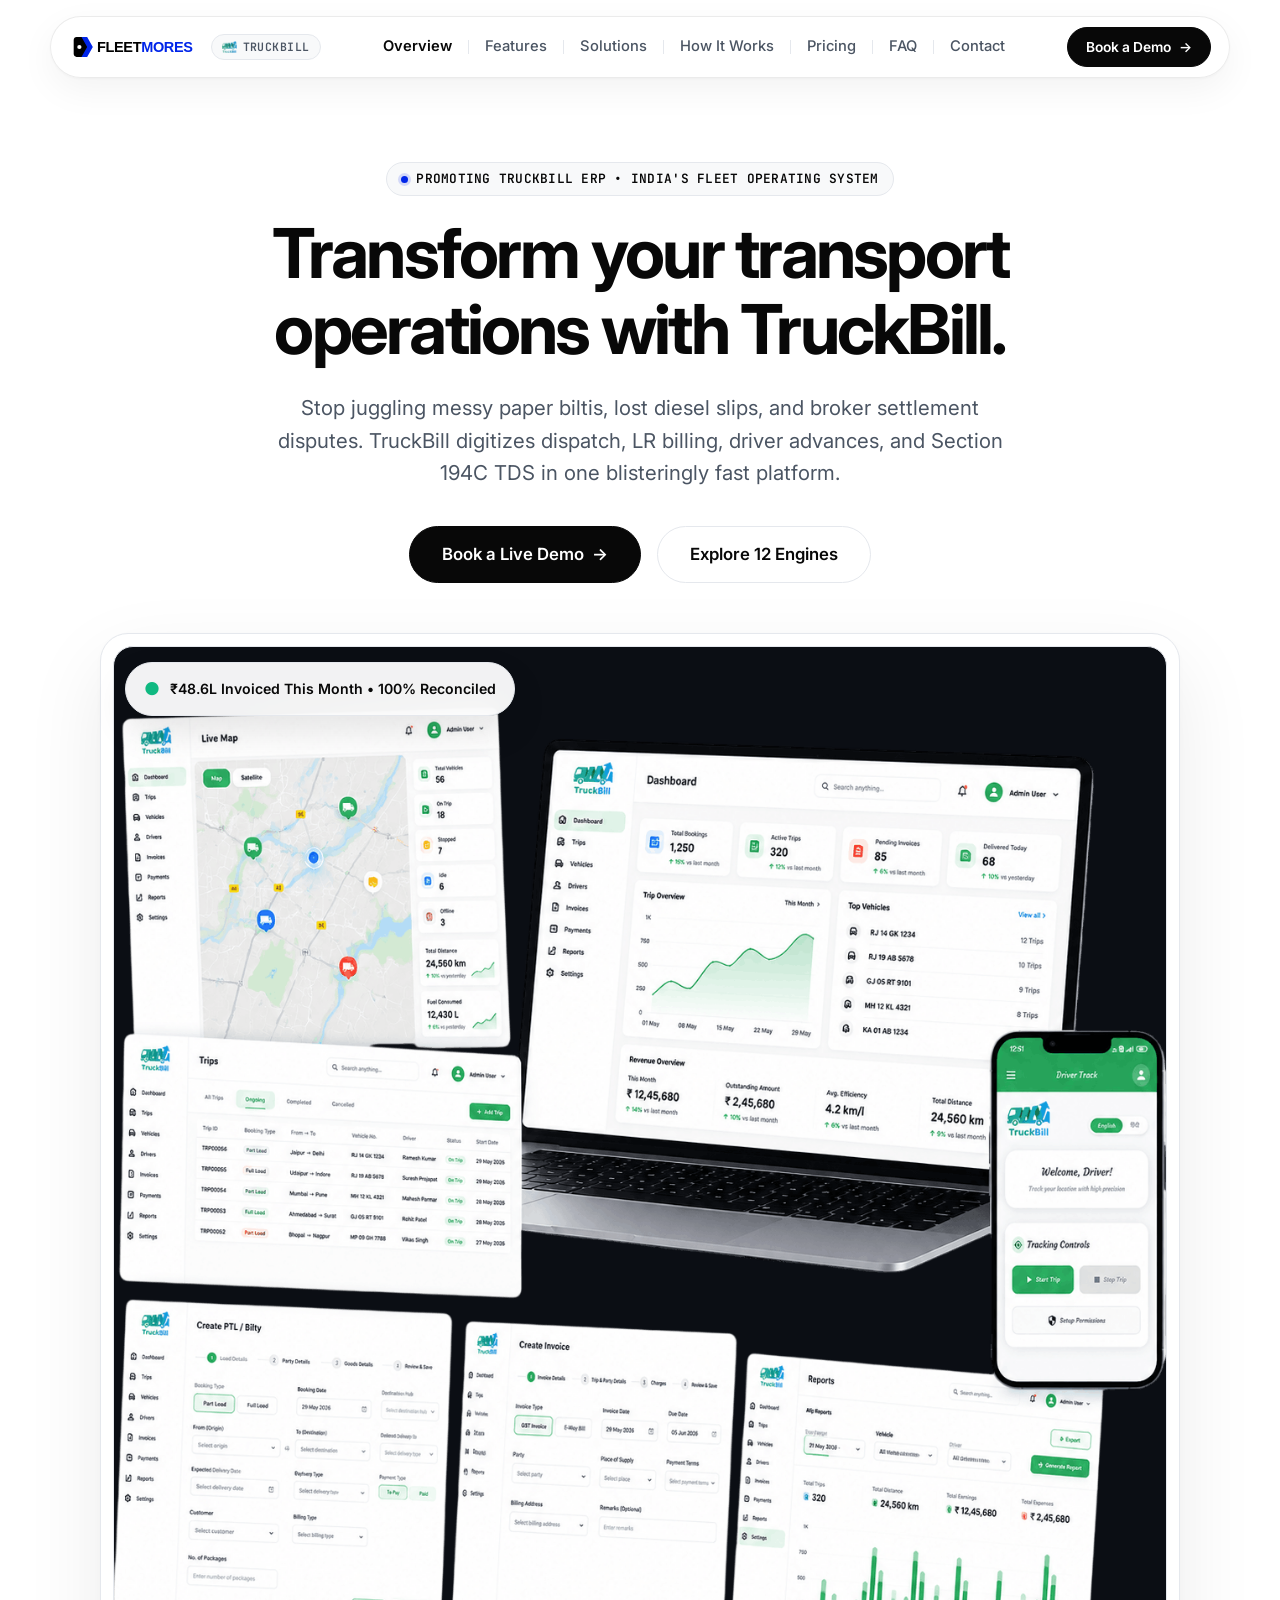
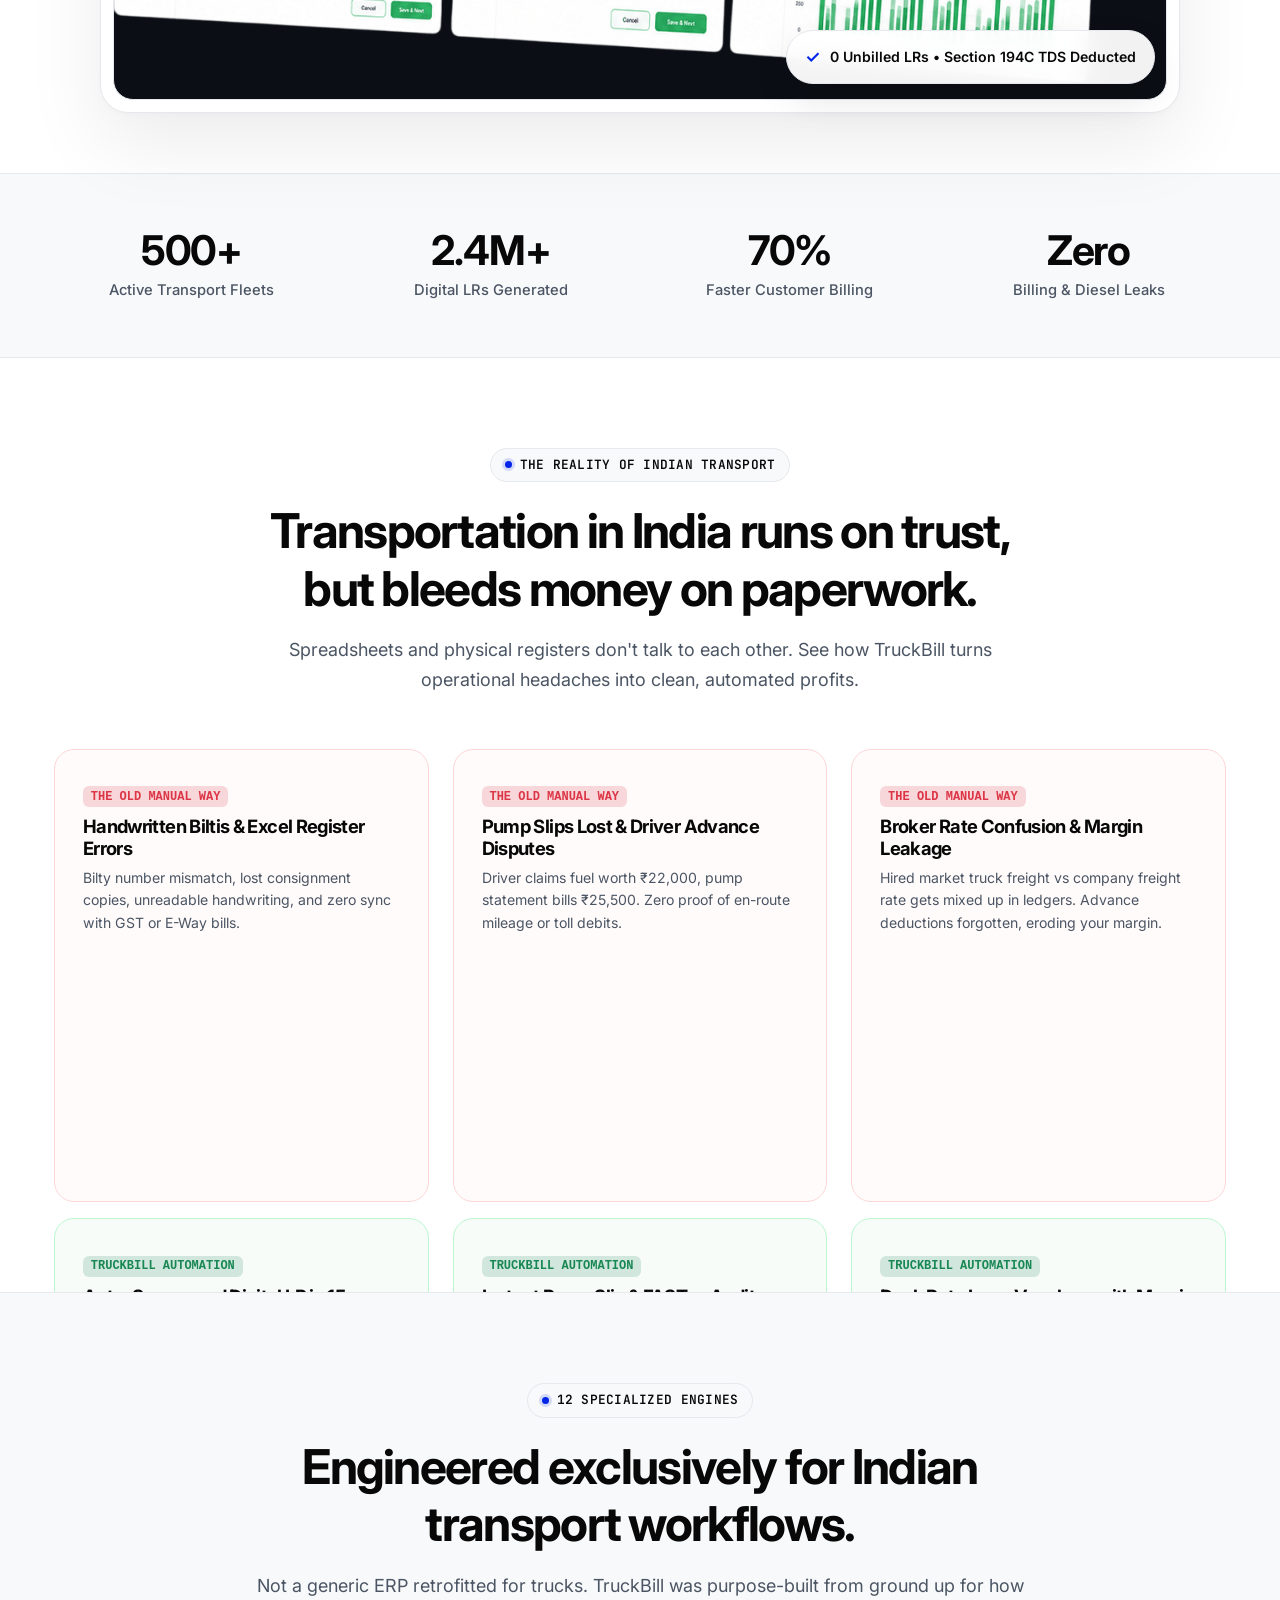
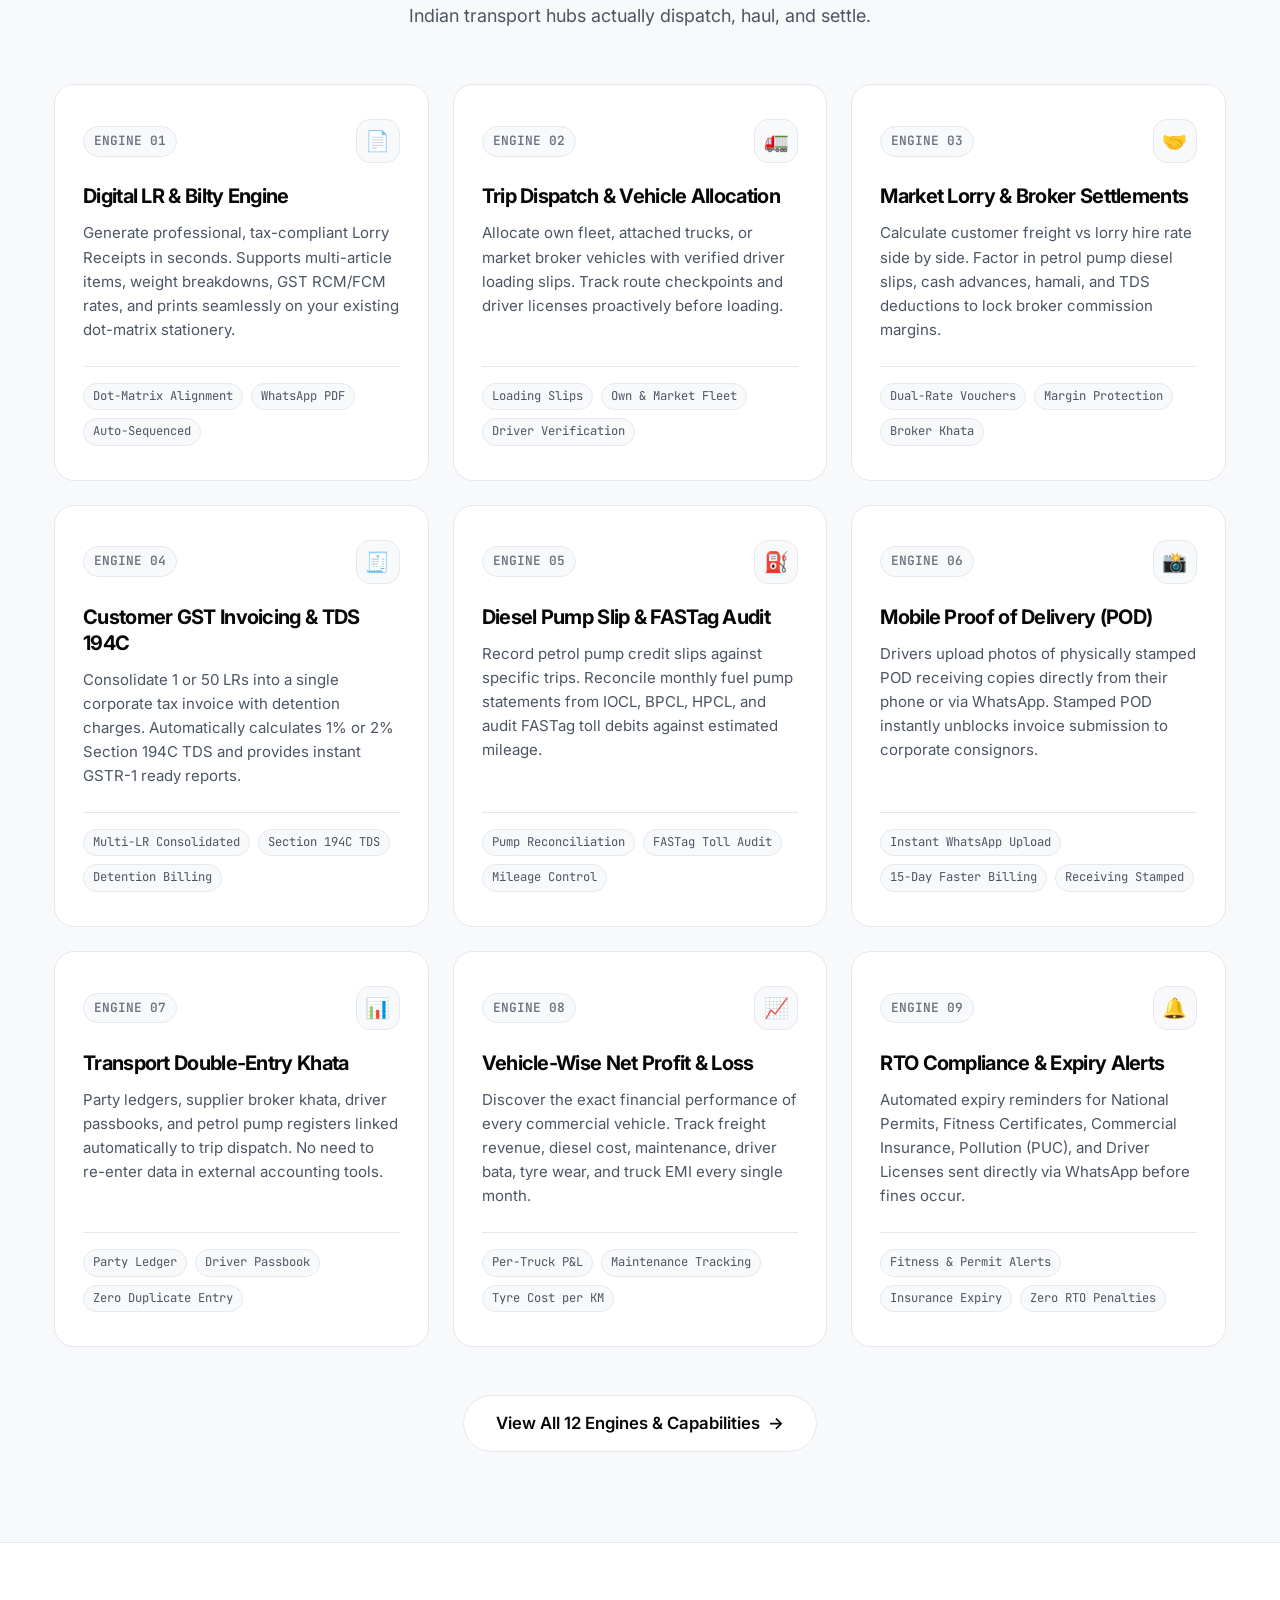
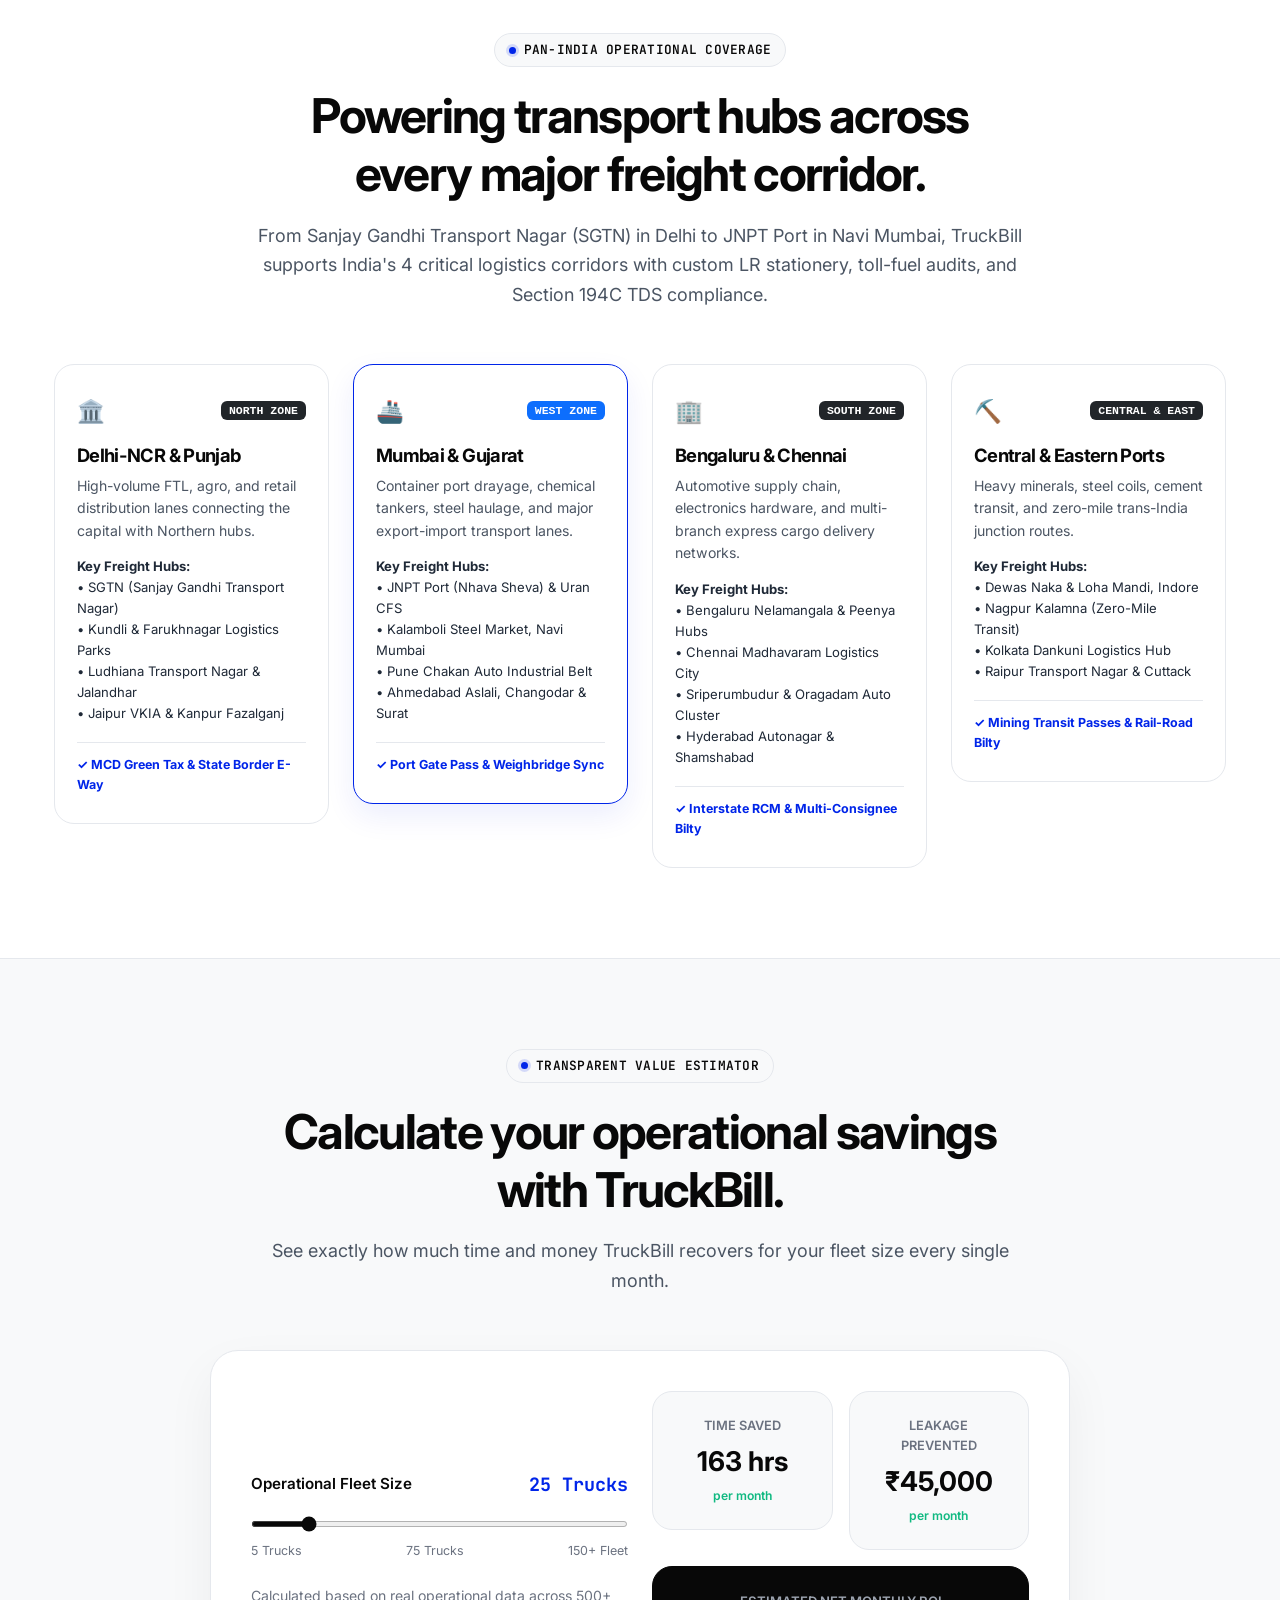
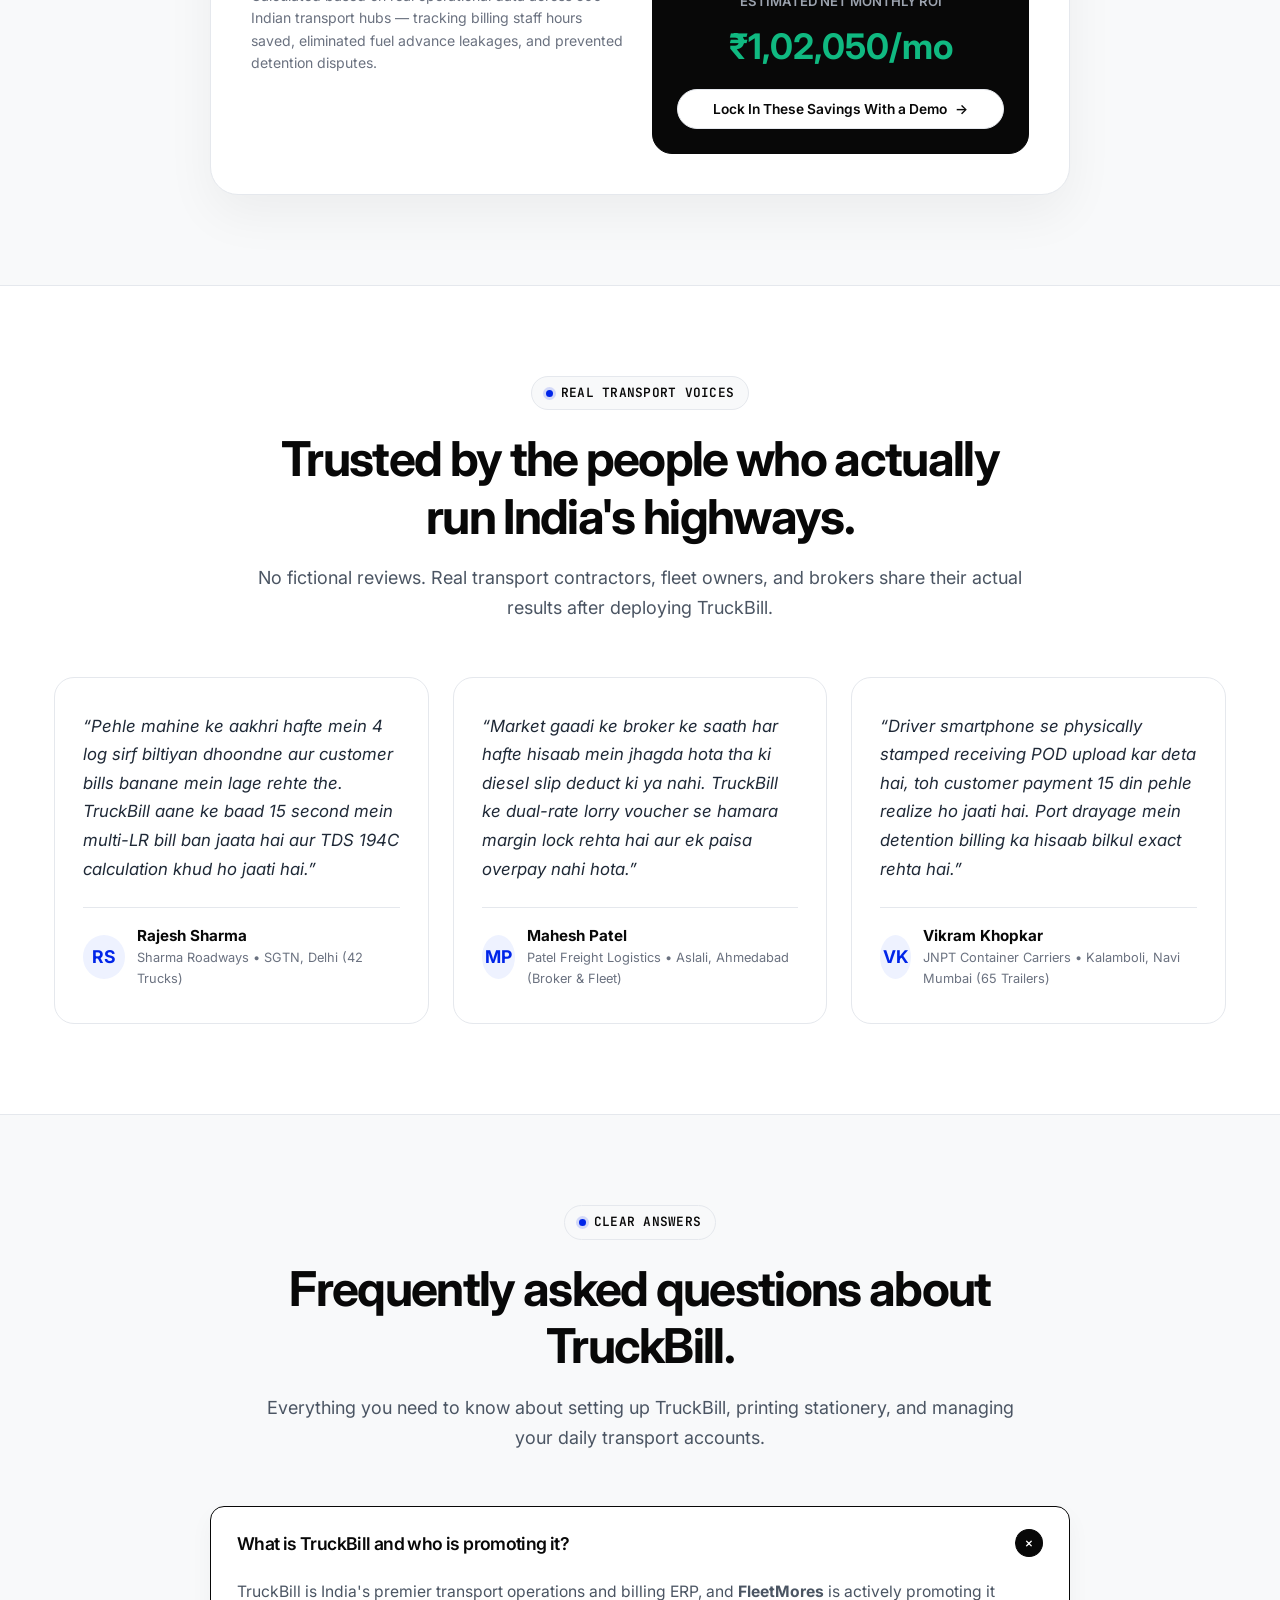
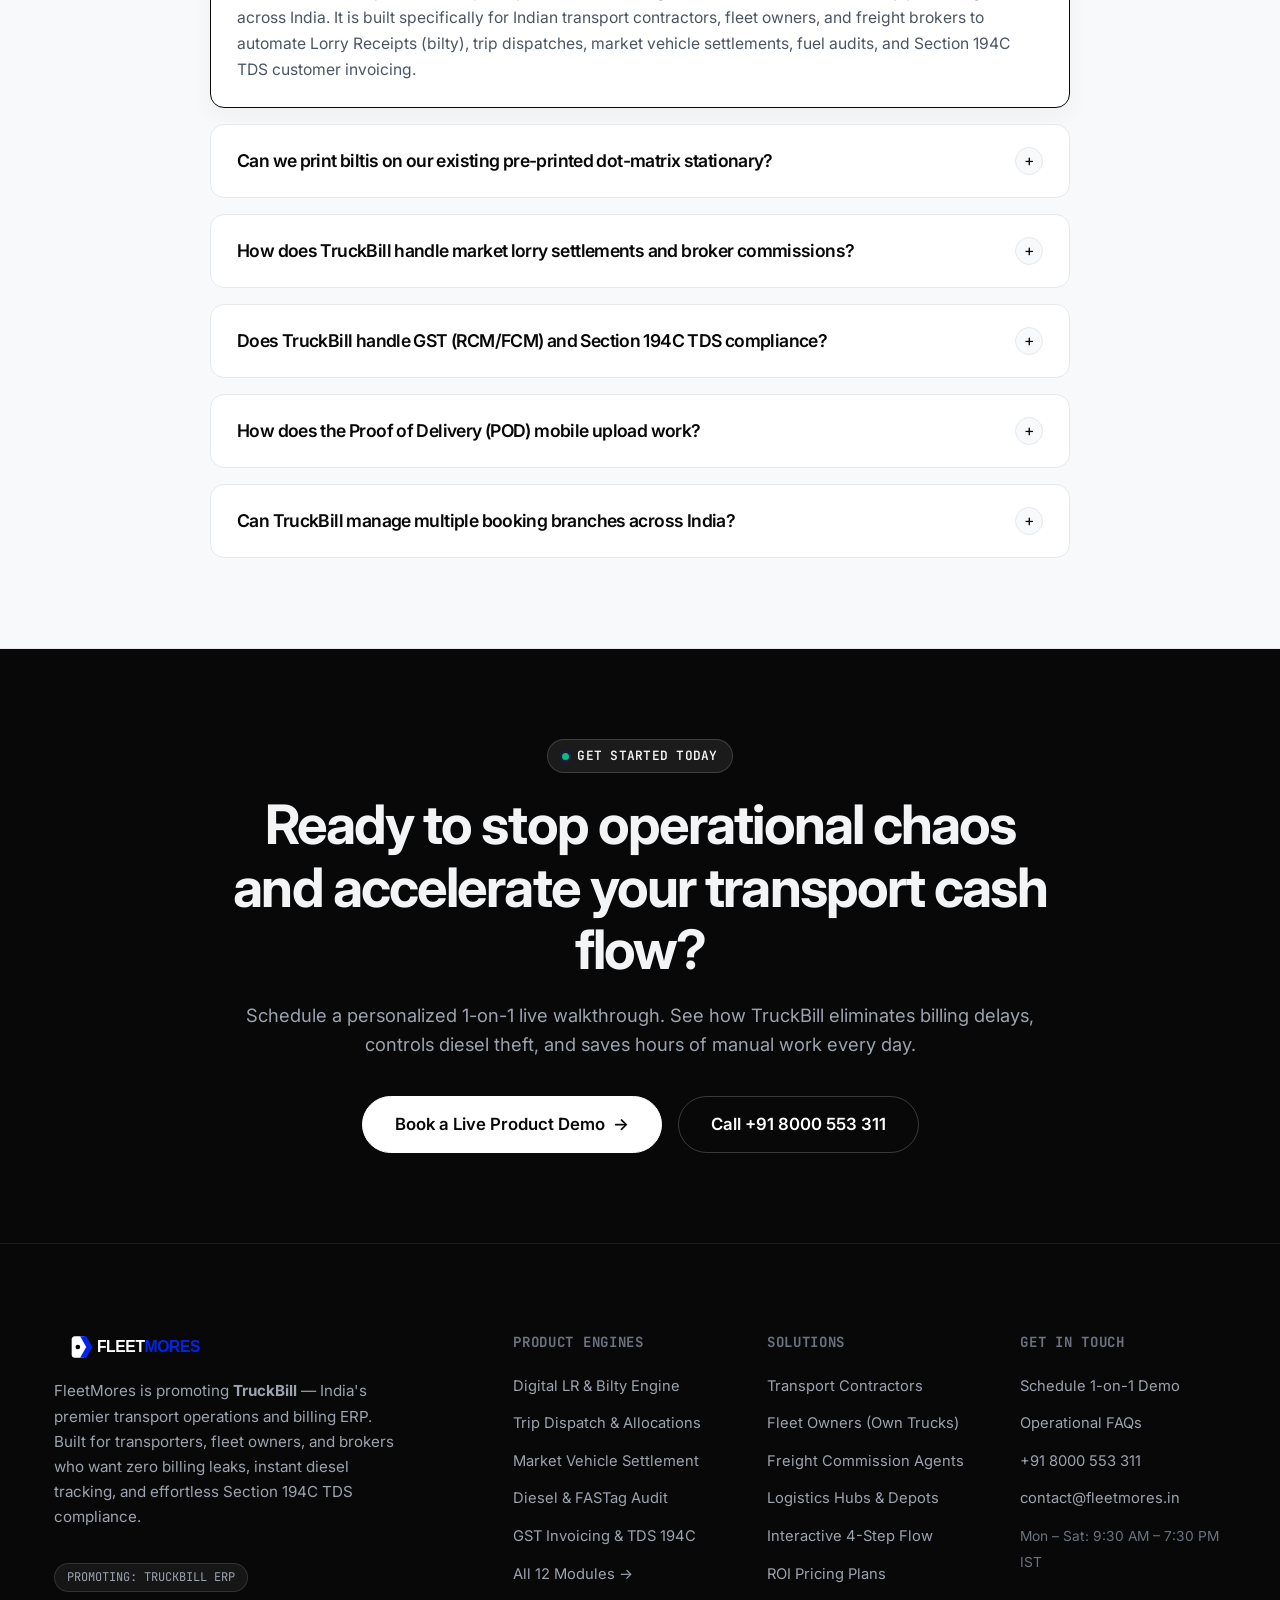
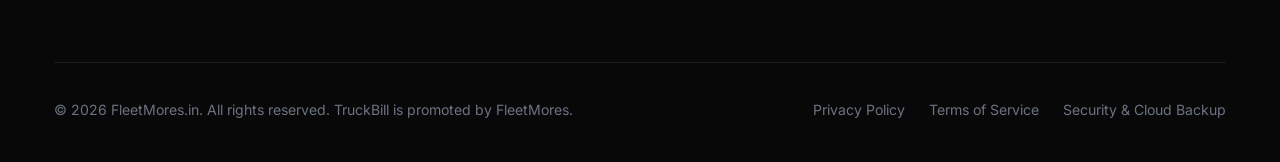
==== index.html @ 6b624ec8 "feat: initial build of FleetMores.in with Neuralflow BRIX theme, humanised TruckBill content, and co" ====
<!DOCTYPE html>
<html lang="en-IN">
<head>
  <meta charset="UTF-8">
  <meta name="viewport" content="width=device-width, initial-scale=1.0, maximum-scale=5.0">
  <title>FleetMores.in — Promoting TruckBill Transport ERP & Logistics Software</title>
  <meta name="description" content="FleetMores is promoting TruckBill — India's premier transport operations and billing ERP. Automate digital LR bilty generation, trip dispatch, market lorry settlements, diesel audits, and Section 194C TDS invoicing.">
  <meta name="keywords" content="Transport ERP India, TruckBill, FleetMores, Truck Billing Software, Bilty Software, LR Generation Software, Market Lorry Settlement, Section 194C TDS Transport, FASTag Diesel Audit">
  <meta name="author" content="FleetMores Technologies">
  
  <!-- Canonical & Alternate Links -->
  <link rel="canonical" href="https://fleetmores.in/">
  <link rel="alternate" hreflang="en-IN" href="https://fleetmores.in/">
  <link rel="alternate" hreflang="x-default" href="https://fleetmores.in/">

  <!-- Search & AI Engine Directives -->
  <meta name="robots" content="index, follow, max-image-preview:large, max-snippet:-1, max-video-preview:-1">
  <meta name="googlebot" content="index, follow, max-snippet:-1, max-image-preview:large">
  <meta name="bingbot" content="index, follow, max-snippet:-1, max-image-preview:large">

  <!-- Geographic & Indian Localization Metadata -->
  <meta name="geo.region" content="IN-KA">
  <meta name="geo.placename" content="Bengaluru">
  <meta name="geo.position" content="12.9237;77.6842">
  <meta name="ICBM" content="12.9237, 77.6842">
  <meta name="geo.country" content="IN">
  <meta name="audience" content="Transport Contractors, Fleet Owners, Logistics Agencies, Freight Brokers, India">

  <!-- Open Graph -->
  <meta property="og:type" content="website">
  <meta property="og:locale" content="en_IN">
  <meta property="og:site_name" content="FleetMores.in — Promoting TruckBill">
  <meta property="og:url" content="https://fleetmores.in/">
  <meta property="og:title" content="FleetMores.in — Promoting TruckBill Transport ERP & Logistics Software">
  <meta property="og:description" content="FleetMores is promoting TruckBill — India's premier transport operations and billing ERP. Automate digital LR bilty generation, trip dispatch, market lorry settlements, diesel audits, and Section 194C TDS invoicing.">
  <meta property="og:image" content="https://fleetmores.in/assets/images/dashboard-preview.png">
  <meta property="og:image:width" content="1200">
  <meta property="og:image:height" content="630">
  <meta property="og:image:alt" content="FleetMores promoting TruckBill Transport ERP">

  <!-- Twitter Card -->
  <meta name="twitter:card" content="summary_large_image">
  <meta name="twitter:site" content="@fleetmores">
  <meta name="twitter:title" content="FleetMores.in — Promoting TruckBill Transport ERP & Logistics Software">
  <meta name="twitter:description" content="FleetMores is promoting TruckBill — India's premier transport operations and billing ERP. Automate digital LR bilty generation, trip dispatch, market lorry settlements, diesel audits, and Section 194C TDS invoicing.">
  <meta name="twitter:image" content="https://fleetmores.in/assets/images/dashboard-preview.png">

  <!-- Favicon -->
  <link rel="icon" type="image/svg+xml" href="assets/images/fleetmores-logo.svg">

  <!-- CSS Dependencies -->
  <link rel="stylesheet" href="assets/css/bootstrap.min.css">
  <link rel="stylesheet" href="assets/css/neuralflow.css">

  <!-- Schema.org Structured Data -->
  <script type="application/ld+json">
{
  "@context": "https://schema.org",
  "@graph": [
    {
      "@type": "WebSite",
      "@id": "https://fleetmores.in/#website",
      "url": "https://fleetmores.in/",
      "name": "FleetMores.in — Promoting TruckBill",
      "description": "India's premier transport operations and billing ERP for fleet owners, contractors, and brokers.",
      "publisher": {
        "@id": "https://fleetmores.in/#organization"
      },
      "inLanguage": "en-IN"
    },
    {
      "@type": "Organization",
      "@id": "https://fleetmores.in/#organization",
      "name": "FleetMores Technologies",
      "legalName": "FleetMores Technologies Pvt Ltd",
      "url": "https://fleetmores.in/",
      "logo": {
        "@type": "ImageObject",
        "url": "https://fleetmores.in/assets/images/fleetmores-logo.svg",
        "width": "160",
        "height": "24"
      },
      "address": {
        "@type": "PostalAddress",
        "addressLocality": "Bengaluru",
        "addressRegion": "Karnataka",
        "postalCode": "560103",
        "addressCountry": "IN"
      },
      "contactPoint": {
        "@type": "ContactPoint",
        "telephone": "+91-8000-553-311",
        "contactType": "sales",
        "areaServed": "IN"
      },
      "sameAs": [
        "https://www.truckbill.in/"
      ]
    },
    {
      "@type": "SoftwareApplication",
      "@id": "https://fleetmores.in/#truckbill",
      "name": "TruckBill",
      "operatingSystem": "Cloud / Web (All Browsers)",
      "applicationCategory": "BusinessApplication",
      "description": "Specialized Indian transport ERP automating digital LR bilty generation, trip dispatch, market lorry settlements, diesel pump audits, and customer GST Section 194C TDS billing.",
      "offers": {
        "@type": "AggregateOffer",
        "priceCurrency": "INR",
        "lowPrice": "1499",
        "highPrice": "3499",
        "offerCount": "3"
      },
      "aggregateRating": {
        "@type": "AggregateRating",
        "ratingValue": "4.9",
        "reviewCount": "520",
        "bestRating": "5"
      }
    },
    {
      "@type": "FAQPage",
      "@id": "https://fleetmores.in/#faq",
      "mainEntity": [
        {
          "@type": "Question",
          "name": "What is TruckBill and who is promoting it?",
          "acceptedAnswer": {
            "@type": "Answer",
            "text": "TruckBill is India's premier transport operations and billing ERP, and FleetMores is promoting it. It automates digital LRs, market lorry vouchers, diesel pump audits, and Section 194C TDS invoicing."
          }
        },
        {
          "@type": "Question",
          "name": "Can TruckBill print on pre-printed dot-matrix stationary?",
          "acceptedAnswer": {
            "@type": "Answer",
            "text": "Yes, TruckBill includes a custom print layout configurator that aligns perfectly with your existing pre-printed bilty margins and multi-copy stationery."
          }
        },
        {
          "@type": "Question",
          "name": "How does TruckBill prevent broker overpayments?",
          "acceptedAnswer": {
            "@type": "Answer",
            "text": "TruckBill tracks party freight rates versus supplier lorry hire rates side by side, auto-deducting diesel slips, driver advances, and Section 194C TDS before voucher settlement."
          }
        }
      ]
    }
  ]
}
  </script>
</head>
<body>
  <!-- FLOATING ISLAND BREADCRUMB NAVBAR (Neuralflow Signature) -->
  <header class="nf-nav-wrapper">
    <div class="nf-nav-island">
      <a href="index.html" class="nf-nav-brand" aria-label="FleetMores Home">
        <img src="assets/images/fleetmores-logo.svg" alt="FLEETMORES" class="nf-brand-logo" width="160" height="24">
        <span class="nf-product-pill">
          <img src="assets/images/truckbill-logo.png" alt="TruckBill" width="14" height="12">
          <span>TRUCKBILL</span>
        </span>
      </a>

      <nav aria-label="Primary Navigation">
        <ul class="nf-nav-links">
          <li><a href="index.html" class="active">Overview</a></li>
          <li><span class="nf-nav-divider"></span></li>
          <li><a href="features.html" class="">Features</a></li>
          <li><span class="nf-nav-divider"></span></li>
          <li><a href="solutions.html" class="">Solutions</a></li>
          <li><span class="nf-nav-divider"></span></li>
          <li><a href="how-it-works.html" class="">How It Works</a></li>
          <li><span class="nf-nav-divider"></span></li>
          <li><a href="pricing.html" class="">Pricing</a></li>
          <li><span class="nf-nav-divider"></span></li>
          <li><a href="faq.html" class="">FAQ</a></li>
          <li><span class="nf-nav-divider"></span></li>
          <li><a href="contact.html" class="">Contact</a></li>
        </ul>
      </nav>

      <div class="nf-nav-actions">
        <button class="btn-nf btn-nf-primary btn-nf-sm" data-open-demo>
          <span>Book a Demo</span> <span class="btn-arrow">→</span>
        </button>
        <button class="nf-hamburger" id="nfHamburgerBtn" aria-label="Toggle navigation menu">
          <span></span>
          <span></span>
          <span></span>
        </button>
      </div>
    </div>
  </header>

  <!-- Mobile Drawer -->
  <div class="nf-drawer-overlay" id="nfDrawerOverlay"></div>
  <div class="nf-mobile-drawer" id="nfMobileDrawer">
    <div>
      <div style="display: flex; align-items: center; justify-content: space-between;">
        <img src="assets/images/fleetmores-logo.svg" alt="FLEETMORES" width="140" height="22">
        <button class="nf-modal-close" id="nfDrawerCloseBtn" style="position: static;" aria-label="Close Menu">✕</button>
      </div>
      <ul class="nf-drawer-links">
        <li><a href="index.html"><span>Overview</span> <span>→</span></a></li>
        <li><a href="features.html"><span>12 Specialized Engines</span> <span>→</span></a></li>
        <li><a href="solutions.html"><span>Segment Solutions</span> <span>→</span></a></li>
        <li><a href="how-it-works.html"><span>How It Works</span> <span>→</span></a></li>
        <li><a href="pricing.html"><span>Pricing Plans</span> <span>→</span></a></li>
        <li><a href="faq.html"><span>FAQ</span> <span>→</span></a></li>
        <li><a href="contact.html"><span>Contact & Schedule</span> <span>→</span></a></li>
      </ul>
    </div>
    <div>
      <button class="btn-nf btn-nf-primary w-100 py-3" data-open-demo>
        <span>Book a Live Demo</span> <span class="btn-arrow">→</span>
      </button>
    </div>
  </div>


  <main>
    <!-- HERO (Neuralflow High-Impact Centered Typography) -->
    <section class="nf-hero">
      <div class="container-nf">
        <div class="nf-pill-badge">
          <span class="nf-pill-dot"></span>
          <span>PROMOTING TRUCKBILL ERP • INDIA'S FLEET OPERATING SYSTEM</span>
        </div>

        <h1 class="nf-hero-title">
          Transform your transport operations with TruckBill.
        </h1>

        <p class="nf-hero-desc">
          Stop juggling messy paper biltis, lost diesel slips, and broker settlement disputes. TruckBill digitizes dispatch, LR billing, driver advances, and Section 194C TDS in one blisteringly fast platform.
        </p>

        <div class="nf-hero-ctas">
          <button class="btn-nf btn-nf-primary btn-nf-lg" data-open-demo>
            <span>Book a Live Demo</span> <span class="btn-arrow">→</span>
          </button>
          <a href="#engines" class="btn-nf btn-nf-secondary btn-nf-lg">
            <span>Explore 12 Engines</span>
          </a>
        </div>

        <!-- Dashboard Preview Frame with Floating Stats -->
        <div class="nf-dashboard-frame">
          <div class="nf-floating-stat nf-floating-stat-left">
            <span style="color: #10B981; font-size: 1.1rem;">●</span>
            <span>₹48.6L Invoiced This Month • 100% Reconciled</span>
          </div>

          <div class="nf-floating-stat nf-floating-stat-right">
            <span style="color: #0025E9; font-size: 1.1rem;">✓</span>
            <span>0 Unbilled LRs • Section 194C TDS Deducted</span>
          </div>

          <div class="nf-dashboard-inner">
            <img src="assets/images/dashboard-preview.png" alt="TruckBill Live Dashboard" class="nf-dashboard-img" width="1080" height="620">
          </div>
        </div>
      </div>
    </section>

    <!-- METRICS STRIP -->
    <section class="nf-metrics-strip">
      <div class="container-nf">
        <div class="nf-metrics-grid">
          <div class="nf-metric-item">
            <div class="nf-metric-value">500+</div>
            <div class="nf-metric-label">Active Transport Fleets</div>
          </div>
          <div class="nf-metric-item">
            <div class="nf-metric-value">2.4M+</div>
            <div class="nf-metric-label">Digital LRs Generated</div>
          </div>
          <div class="nf-metric-item">
            <div class="nf-metric-value">70%</div>
            <div class="nf-metric-label">Faster Customer Billing</div>
          </div>
          <div class="nf-metric-item">
            <div class="nf-metric-value">Zero</div>
            <div class="nf-metric-label">Billing & Diesel Leaks</div>
          </div>
        </div>
      </div>
    </section>

    <!-- MANUAL CHAOS VS TRUCKBILL BENTO (The Real Pain vs Solution) -->
    <section class="nf-section nf-section-light">
      <div class="container-nf">
        <div class="nf-section-header">
          <div class="nf-pill-badge">
            <span class="nf-pill-dot"></span>
            <span>THE REALITY OF INDIAN TRANSPORT</span>
          </div>
          <h2 class="nf-section-title">
            Transportation in India runs on trust, but bleeds money on paperwork.
          </h2>
          <p class="nf-section-desc">
            Spreadsheets and physical registers don't talk to each other. See how TruckBill turns operational headaches into clean, automated profits.
          </p>
        </div>

        <div class="row g-4">
          <!-- Item 1: Bilty Friction -->
          <div class="col-12 col-md-4">
            <div class="nf-contrast-card nf-contrast-bad mb-3">
              <span class="badge bg-danger-subtle text-danger mb-2 font-monospace" style="font-size: 0.75rem;">THE OLD MANUAL WAY</span>
              <h3 style="font-size: 1.15rem; margin-bottom: 8px;">Handwritten Biltis & Excel Register Errors</h3>
              <p style="font-size: 0.88rem; color: #4B5563; margin-bottom: 0;">
                Bilty number mismatch, lost consignment copies, unreadable handwriting, and zero sync with GST or E-Way bills.
              </p>
            </div>
            <div class="nf-contrast-card nf-contrast-good">
              <span class="badge bg-success-subtle text-success mb-2 font-monospace" style="font-size: 0.75rem;">TRUCKBILL AUTOMATION</span>
              <h3 style="font-size: 1.15rem; margin-bottom: 8px;">Auto-Sequenced Digital LR in 15 Seconds</h3>
              <p style="font-size: 0.88rem; color: #1F2937; margin-bottom: 0;">
                Pre-printed dot matrix alignment, automatic freight calculation (per MT/Fixed), and instant WhatsApp PDF delivery to consignors.
              </p>
            </div>
          </div>

          <!-- Item 2: Diesel Advances -->
          <div class="col-12 col-md-4">
            <div class="nf-contrast-card nf-contrast-bad mb-3">
              <span class="badge bg-danger-subtle text-danger mb-2 font-monospace" style="font-size: 0.75rem;">THE OLD MANUAL WAY</span>
              <h3 style="font-size: 1.15rem; margin-bottom: 8px;">Pump Slips Lost & Driver Advance Disputes</h3>
              <p style="font-size: 0.88rem; color: #4B5563; margin-bottom: 0;">
                Driver claims fuel worth ₹22,000, pump statement bills ₹25,500. Zero proof of en-route mileage or toll debits.
              </p>
            </div>
            <div class="nf-contrast-card nf-contrast-good">
              <span class="badge bg-success-subtle text-success mb-2 font-monospace" style="font-size: 0.75rem;">TRUCKBILL AUTOMATION</span>
              <h3 style="font-size: 1.15rem; margin-bottom: 8px;">Instant Pump Slip & FASTag Audit</h3>
              <p style="font-size: 0.88rem; color: #1F2937; margin-bottom: 0;">
                Log slips directly against the trip passbook. Match pump statements against route mileage to detect fuel pilferage immediately.
              </p>
            </div>
          </div>

          <!-- Item 3: Broker Settlement -->
          <div class="col-12 col-md-4">
            <div class="nf-contrast-card nf-contrast-bad mb-3">
              <span class="badge bg-danger-subtle text-danger mb-2 font-monospace" style="font-size: 0.75rem;">THE OLD MANUAL WAY</span>
              <h3 style="font-size: 1.15rem; margin-bottom: 8px;">Broker Rate Confusion & Margin Leakage</h3>
              <p style="font-size: 0.88rem; color: #4B5563; margin-bottom: 0;">
                Hired market truck freight vs company freight rate gets mixed up in ledgers. Advance deductions forgotten, eroding your margin.
              </p>
            </div>
            <div class="nf-contrast-card nf-contrast-good">
              <span class="badge bg-success-subtle text-success mb-2 font-monospace" style="font-size: 0.75rem;">TRUCKBILL AUTOMATION</span>
              <h3 style="font-size: 1.15rem; margin-bottom: 8px;">Dual-Rate Lorry Vouchers with Margin Lock</h3>
              <p style="font-size: 0.88rem; color: #1F2937; margin-bottom: 0;">
                System locks your profit margin upfront. Deducts diesel advances, cash, and Section 194C TDS before releasing final payment.
              </p>
            </div>
          </div>
        </div>
      </div>
    </section>

    <!-- 12 SPECIALIZED OPERATIONAL ENGINES (Neuralflow Bento Grid) -->
    <section class="nf-section nf-section-offwhite" id="engines">
      <div class="container-nf">
        <div class="nf-section-header">
          <div class="nf-pill-badge">
            <span class="nf-pill-dot"></span>
            <span>12 SPECIALIZED ENGINES</span>
          </div>
          <h2 class="nf-section-title">
            Engineered exclusively for Indian transport workflows.
          </h2>
          <p class="nf-section-desc">
            Not a generic ERP retrofitted for trucks. TruckBill was purpose-built from ground up for how Indian transport hubs actually dispatch, haul, and settle.
          </p>
        </div>

        <div class="nf-bento-grid">
          <!-- Engine 1 -->
          <div class="nf-bento-card">
            <div>
              <div class="nf-bento-card-top">
                <span class="nf-bento-num">ENGINE 01</span>
                <div class="nf-bento-icon">📄</div>
              </div>
              <h3 class="nf-bento-title">Digital LR & Bilty Engine</h3>
              <p class="nf-bento-desc">
                Generate professional, tax-compliant Lorry Receipts in seconds. Supports multi-article items, weight breakdowns, GST RCM/FCM rates, and prints seamlessly on your existing dot-matrix stationery.
              </p>
            </div>
            <div class="nf-bento-tags">
              <span class="nf-tag-pill">Dot-Matrix Alignment</span>
              <span class="nf-tag-pill">WhatsApp PDF</span>
              <span class="nf-tag-pill">Auto-Sequenced</span>
            </div>
          </div>

          <!-- Engine 2 -->
          <div class="nf-bento-card">
            <div>
              <div class="nf-bento-card-top">
                <span class="nf-bento-num">ENGINE 02</span>
                <div class="nf-bento-icon">🚛</div>
              </div>
              <h3 class="nf-bento-title">Trip Dispatch & Vehicle Allocation</h3>
              <p class="nf-bento-desc">
                Allocate own fleet, attached trucks, or market broker vehicles with verified driver loading slips. Track route checkpoints and driver licenses proactively before loading.
              </p>
            </div>
            <div class="nf-bento-tags">
              <span class="nf-tag-pill">Loading Slips</span>
              <span class="nf-tag-pill">Own & Market Fleet</span>
              <span class="nf-tag-pill">Driver Verification</span>
            </div>
          </div>

          <!-- Engine 3 -->
          <div class="nf-bento-card">
            <div>
              <div class="nf-bento-card-top">
                <span class="nf-bento-num">ENGINE 03</span>
                <div class="nf-bento-icon">🤝</div>
              </div>
              <h3 class="nf-bento-title">Market Lorry & Broker Settlements</h3>
              <p class="nf-bento-desc">
                Calculate customer freight vs lorry hire rate side by side. Factor in petrol pump diesel slips, cash advances, hamali, and TDS deductions to lock broker commission margins.
              </p>
            </div>
            <div class="nf-bento-tags">
              <span class="nf-tag-pill">Dual-Rate Vouchers</span>
              <span class="nf-tag-pill">Margin Protection</span>
              <span class="nf-tag-pill">Broker Khata</span>
            </div>
          </div>

          <!-- Engine 4 -->
          <div class="nf-bento-card">
            <div>
              <div class="nf-bento-card-top">
                <span class="nf-bento-num">ENGINE 04</span>
                <div class="nf-bento-icon">🧾</div>
              </div>
              <h3 class="nf-bento-title">Customer GST Invoicing & TDS 194C</h3>
              <p class="nf-bento-desc">
                Consolidate 1 or 50 LRs into a single corporate tax invoice with detention charges. Automatically calculates 1% or 2% Section 194C TDS and provides instant GSTR-1 ready reports.
              </p>
            </div>
            <div class="nf-bento-tags">
              <span class="nf-tag-pill">Multi-LR Consolidated</span>
              <span class="nf-tag-pill">Section 194C TDS</span>
              <span class="nf-tag-pill">Detention Billing</span>
            </div>
          </div>

          <!-- Engine 5 -->
          <div class="nf-bento-card">
            <div>
              <div class="nf-bento-card-top">
                <span class="nf-bento-num">ENGINE 05</span>
                <div class="nf-bento-icon">⛽</div>
              </div>
              <h3 class="nf-bento-title">Diesel Pump Slip & FASTag Audit</h3>
              <p class="nf-bento-desc">
                Record petrol pump credit slips against specific trips. Reconcile monthly fuel pump statements from IOCL, BPCL, HPCL, and audit FASTag toll debits against estimated mileage.
              </p>
            </div>
            <div class="nf-bento-tags">
              <span class="nf-tag-pill">Pump Reconciliation</span>
              <span class="nf-tag-pill">FASTag Toll Audit</span>
              <span class="nf-tag-pill">Mileage Control</span>
            </div>
          </div>

          <!-- Engine 6 -->
          <div class="nf-bento-card">
            <div>
              <div class="nf-bento-card-top">
                <span class="nf-bento-num">ENGINE 06</span>
                <div class="nf-bento-icon">📸</div>
              </div>
              <h3 class="nf-bento-title">Mobile Proof of Delivery (POD)</h3>
              <p class="nf-bento-desc">
                Drivers upload photos of physically stamped POD receiving copies directly from their phone or via WhatsApp. Stamped POD instantly unblocks invoice submission to corporate consignors.
              </p>
            </div>
            <div class="nf-bento-tags">
              <span class="nf-tag-pill">Instant WhatsApp Upload</span>
              <span class="nf-tag-pill">15-Day Faster Billing</span>
              <span class="nf-tag-pill">Receiving Stamped</span>
            </div>
          </div>

          <!-- Engine 7 -->
          <div class="nf-bento-card">
            <div>
              <div class="nf-bento-card-top">
                <span class="nf-bento-num">ENGINE 07</span>
                <div class="nf-bento-icon">📊</div>
              </div>
              <h3 class="nf-bento-title">Transport Double-Entry Khata</h3>
              <p class="nf-bento-desc">
                Party ledgers, supplier broker khata, driver passbooks, and petrol pump registers linked automatically to trip dispatch. No need to re-enter data in external accounting tools.
              </p>
            </div>
            <div class="nf-bento-tags">
              <span class="nf-tag-pill">Party Ledger</span>
              <span class="nf-tag-pill">Driver Passbook</span>
              <span class="nf-tag-pill">Zero Duplicate Entry</span>
            </div>
          </div>

          <!-- Engine 8 -->
          <div class="nf-bento-card">
            <div>
              <div class="nf-bento-card-top">
                <span class="nf-bento-num">ENGINE 08</span>
                <div class="nf-bento-icon">📈</div>
              </div>
              <h3 class="nf-bento-title">Vehicle-Wise Net Profit & Loss</h3>
              <p class="nf-bento-desc">
                Discover the exact financial performance of every commercial vehicle. Track freight revenue, diesel cost, maintenance, driver bata, tyre wear, and truck EMI every single month.
              </p>
            </div>
            <div class="nf-bento-tags">
              <span class="nf-tag-pill">Per-Truck P&L</span>
              <span class="nf-tag-pill">Maintenance Tracking</span>
              <span class="nf-tag-pill">Tyre Cost per KM</span>
            </div>
          </div>

          <!-- Engine 9 -->
          <div class="nf-bento-card">
            <div>
              <div class="nf-bento-card-top">
                <span class="nf-bento-num">ENGINE 09</span>
                <div class="nf-bento-icon">🔔</div>
              </div>
              <h3 class="nf-bento-title">RTO Compliance & Expiry Alerts</h3>
              <p class="nf-bento-desc">
                Automated expiry reminders for National Permits, Fitness Certificates, Commercial Insurance, Pollution (PUC), and Driver Licenses sent directly via WhatsApp before fines occur.
              </p>
            </div>
            <div class="nf-bento-tags">
              <span class="nf-tag-pill">Fitness & Permit Alerts</span>
              <span class="nf-tag-pill">Insurance Expiry</span>
              <span class="nf-tag-pill">Zero RTO Penalties</span>
            </div>
          </div>
        </div>

        <div style="text-align: center; margin-top: 48px;">
          <a href="features.html" class="btn-nf btn-nf-secondary btn-nf-lg">
            <span>View All 12 Engines & Capabilities</span> <span class="btn-arrow">→</span>
          </a>
        </div>
      </div>
    </section>

    <!-- PAN-INDIA FREIGHT CORRIDORS GEO COVERAGE -->
    <section class="nf-section nf-section-light" id="coverage">
      <div class="container-nf">
        <div class="nf-section-header">
          <div class="nf-pill-badge">
            <span class="nf-pill-dot"></span>
            <span>PAN-INDIA OPERATIONAL COVERAGE</span>
          </div>
          <h2 class="nf-section-title">
            Powering transport hubs across every major freight corridor.
          </h2>
          <p class="nf-section-desc">
            From Sanjay Gandhi Transport Nagar (SGTN) in Delhi to JNPT Port in Navi Mumbai, TruckBill supports India's 4 critical logistics corridors with custom LR stationery, toll-fuel audits, and Section 194C TDS compliance.
          </p>
        </div>

        <div class="row g-4">
          <!-- North Zone -->
          <div class="col-12 col-md-6 col-lg-3">
            <div class="nf-bento-card" style="padding: 28px 22px;">
              <div>
                <div class="d-flex align-items-center justify-content-between mb-3">
                  <span style="font-size: 1.4rem;">🏛️</span>
                  <span class="badge bg-dark text-white font-monospace" style="font-size: 0.72rem; padding: 4px 8px;">NORTH ZONE</span>
                </div>
                <h3 style="font-size: 1.15rem; margin-bottom: 8px;">Delhi-NCR & Punjab</h3>
                <p style="font-size: 0.88rem; color: #4B5563; margin-bottom: 14px;">
                  High-volume FTL, agro, and retail distribution lanes connecting the capital with Northern hubs.
                </p>
                <div style="font-size: 0.82rem; color: #1F2937; line-height: 1.6;">
                  <strong>Key Freight Hubs:</strong><br>
                  • SGTN (Sanjay Gandhi Transport Nagar)<br>
                  • Kundli & Farukhnagar Logistics Parks<br>
                  • Ludhiana Transport Nagar & Jalandhar<br>
                  • Jaipur VKIA & Kanpur Fazalganj
                </div>
              </div>
              <div style="margin-top: 18px; padding-top: 12px; border-top: 1px solid #E5E8ED; font-size: 0.78rem; font-weight: 700; color: #0025E9;">
                ✓ MCD Green Tax & State Border E-Way
              </div>
            </div>
          </div>

          <!-- West Zone -->
          <div class="col-12 col-md-6 col-lg-3">
            <div class="nf-bento-card" style="padding: 28px 22px; border-color: #0025E9; box-shadow: 0 12px 30px rgba(0, 37, 233, 0.08);">
              <div>
                <div class="d-flex align-items-center justify-content-between mb-3">
                  <span style="font-size: 1.4rem;">🚢</span>
                  <span class="badge bg-primary text-white font-monospace" style="font-size: 0.72rem; padding: 4px 8px;">WEST ZONE</span>
                </div>
                <h3 style="font-size: 1.15rem; margin-bottom: 8px;">Mumbai & Gujarat</h3>
                <p style="font-size: 0.88rem; color: #4B5563; margin-bottom: 14px;">
                  Container port drayage, chemical tankers, steel haulage, and major export-import transport lanes.
                </p>
                <div style="font-size: 0.82rem; color: #1F2937; line-height: 1.6;">
                  <strong>Key Freight Hubs:</strong><br>
                  • JNPT Port (Nhava Sheva) & Uran CFS<br>
                  • Kalamboli Steel Market, Navi Mumbai<br>
                  • Pune Chakan Auto Industrial Belt<br>
                  • Ahmedabad Aslali, Changodar & Surat
                </div>
              </div>
              <div style="margin-top: 18px; padding-top: 12px; border-top: 1px solid #E5E8ED; font-size: 0.78rem; font-weight: 700; color: #0025E9;">
                ✓ Port Gate Pass & Weighbridge Sync
              </div>
            </div>
          </div>

          <!-- South Zone -->
          <div class="col-12 col-md-6 col-lg-3">
            <div class="nf-bento-card" style="padding: 28px 22px;">
              <div>
                <div class="d-flex align-items-center justify-content-between mb-3">
                  <span style="font-size: 1.4rem;">🏢</span>
                  <span class="badge bg-dark text-white font-monospace" style="font-size: 0.72rem; padding: 4px 8px;">SOUTH ZONE</span>
                </div>
                <h3 style="font-size: 1.15rem; margin-bottom: 8px;">Bengaluru & Chennai</h3>
                <p style="font-size: 0.88rem; color: #4B5563; margin-bottom: 14px;">
                  Automotive supply chain, electronics hardware, and multi-branch express cargo delivery networks.
                </p>
                <div style="font-size: 0.82rem; color: #1F2937; line-height: 1.6;">
                  <strong>Key Freight Hubs:</strong><br>
                  • Bengaluru Nelamangala & Peenya Hubs<br>
                  • Chennai Madhavaram Logistics City<br>
                  • Sriperumbudur & Oragadam Auto Cluster<br>
                  • Hyderabad Autonagar & Shamshabad
                </div>
              </div>
              <div style="margin-top: 18px; padding-top: 12px; border-top: 1px solid #E5E8ED; font-size: 0.78rem; font-weight: 700; color: #0025E9;">
                ✓ Interstate RCM & Multi-Consignee Bilty
              </div>
            </div>
          </div>

          <!-- Central & East Zone -->
          <div class="col-12 col-md-6 col-lg-3">
            <div class="nf-bento-card" style="padding: 28px 22px;">
              <div>
                <div class="d-flex align-items-center justify-content-between mb-3">
                  <span style="font-size: 1.4rem;">⛏️</span>
                  <span class="badge bg-dark text-white font-monospace" style="font-size: 0.72rem; padding: 4px 8px;">CENTRAL & EAST</span>
                </div>
                <h3 style="font-size: 1.15rem; margin-bottom: 8px;">Central & Eastern Ports</h3>
                <p style="font-size: 0.88rem; color: #4B5563; margin-bottom: 14px;">
                  Heavy minerals, steel coils, cement transit, and zero-mile trans-India junction routes.
                </p>
                <div style="font-size: 0.82rem; color: #1F2937; line-height: 1.6;">
                  <strong>Key Freight Hubs:</strong><br>
                  • Dewas Naka & Loha Mandi, Indore<br>
                  • Nagpur Kalamna (Zero-Mile Transit)<br>
                  • Kolkata Dankuni Logistics Hub<br>
                  • Raipur Transport Nagar & Cuttack
                </div>
              </div>
              <div style="margin-top: 18px; padding-top: 12px; border-top: 1px solid #E5E8ED; font-size: 0.78rem; font-weight: 700; color: #0025E9;">
                ✓ Mining Transit Passes & Rail-Road Bilty
              </div>
            </div>
          </div>
        </div>
      </div>
    </section>

    <!-- INTERACTIVE ROI CALCULATOR -->
    <section class="nf-section nf-section-offwhite">
      <div class="container-nf">
        <div class="nf-section-header">
          <div class="nf-pill-badge">
            <span class="nf-pill-dot"></span>
            <span>TRANSPARENT VALUE ESTIMATOR</span>
          </div>
          <h2 class="nf-section-title">
            Calculate your operational savings with TruckBill.
          </h2>
          <p class="nf-section-desc">
            See exactly how much time and money TruckBill recovers for your fleet size every single month.
          </p>
        </div>

        <div class="nf-calculator-box" style="max-width: 860px; margin: 0 auto;">
          <div class="row g-4 align-items-center">
            <div class="col-12 col-md-6">
              <div style="margin-bottom: 24px;">
                <div style="display: flex; justify-content: space-between; align-items: center; margin-bottom: 10px;">
                  <label for="roiFleetSize" style="font-weight: 600; font-size: 0.95rem;">Operational Fleet Size</label>
                  <span id="roiFleetVal" style="font-family: var(--font-mono); font-weight: 700; font-size: 1.15rem; color: #0025E9;">25 Trucks</span>
                </div>
                <input type="range" class="nf-slider-range" id="roiFleetSize" min="5" max="150" step="5" value="25">
                <div style="display: flex; justify-content: space-between; font-size: 0.78rem; color: #6B7280; margin-top: 6px;">
                  <span>5 Trucks</span>
                  <span>75 Trucks</span>
                  <span>150+ Fleet</span>
                </div>
              </div>
              <p style="font-size: 0.88rem; color: #6B7280; line-height: 1.6; margin: 0;">
                Calculated based on real operational data across 500+ Indian transport hubs — tracking billing staff hours saved, eliminated fuel advance leakages, and prevented detention disputes.
              </p>
            </div>

            <div class="col-12 col-md-6">
              <div class="row g-3">
                <div class="col-6">
                  <div class="nf-calc-result-card">
                    <div style="font-size: 0.8rem; color: #6B7280; font-weight: 600; text-transform: uppercase;">Time Saved</div>
                    <div id="roiHoursSaved" style="font-size: 1.7rem; font-weight: 700; color: #080808; margin-top: 4px;">163 hrs</div>
                    <div style="font-size: 0.76rem; color: #10B981; font-weight: 600; margin-top: 2px;">per month</div>
                  </div>
                </div>
                <div class="col-6">
                  <div class="nf-calc-result-card">
                    <div style="font-size: 0.8rem; color: #6B7280; font-weight: 600; text-transform: uppercase;">Leakage Prevented</div>
                    <div id="roiLeakSavings" style="font-size: 1.7rem; font-weight: 700; color: #080808; margin-top: 4px;">₹45,000</div>
                    <div style="font-size: 0.76rem; color: #10B981; font-weight: 600; margin-top: 2px;">per month</div>
                  </div>
                </div>
                <div class="col-12">
                  <div class="nf-calc-result-card" style="background: #080808; color: #FFFFFF; border-color: #080808;">
                    <div style="font-size: 0.82rem; color: #9CA3AF; font-weight: 600; text-transform: uppercase;">Estimated Net Monthly ROI</div>
                    <div id="roiTotalMonthly" style="font-size: 2.2rem; font-weight: 700; color: #10B981; margin: 6px 0;">₹1,02,050/mo</div>
                    <button class="btn-nf btn-nf-secondary btn-nf-sm w-100 mt-2" data-open-demo>
                      <span>Lock In These Savings With a Demo</span> <span class="btn-arrow">→</span>
                    </button>
                  </div>
                </div>
              </div>
            </div>
          </div>
        </div>
      </div>
    </section>

    <!-- OPERATOR TESTIMONIALS (Authentic Transport Voices) -->
    <section class="nf-section nf-section-light">
      <div class="container-nf">
        <div class="nf-section-header">
          <div class="nf-pill-badge">
            <span class="nf-pill-dot"></span>
            <span>REAL TRANSPORT VOICES</span>
          </div>
          <h2 class="nf-section-title">
            Trusted by the people who actually run India's highways.
          </h2>
          <p class="nf-section-desc">
            No fictional reviews. Real transport contractors, fleet owners, and brokers share their actual results after deploying TruckBill.
          </p>
        </div>

        <div class="row g-4">
          <div class="col-12 col-md-4">
            <div class="nf-bento-card" style="height: 100%;">
              <p style="font-size: 1.05rem; font-style: italic; color: #1F2937; line-height: 1.7; margin-bottom: 24px;">
                “Pehle mahine ke aakhri hafte mein 4 log sirf biltiyan dhoondne aur customer bills banane mein lage rehte the. TruckBill aane ke baad 15 second mein multi-LR bill ban jaata hai aur TDS 194C calculation khud ho jaati hai.”
              </p>
              <div style="display: flex; align-items: center; gap: 12px; border-top: 1px solid #E5E8ED; padding-top: 16px;">
                <div style="width: 44px; height: 44px; border-radius: 50%; background: #EEF2FF; color: #0025E9; font-weight: 700; display: flex; align-items: center; justify-content: center; font-size: 1.1rem;">RS</div>
                <div>
                  <div style="font-weight: 700; font-size: 0.95rem;">Rajesh Sharma</div>
                  <div style="font-size: 0.8rem; color: #6B7280;">Sharma Roadways • SGTN, Delhi (42 Trucks)</div>
                </div>
              </div>
            </div>
          </div>

          <div class="col-12 col-md-4">
            <div class="nf-bento-card" style="height: 100%;">
              <p style="font-size: 1.05rem; font-style: italic; color: #1F2937; line-height: 1.7; margin-bottom: 24px;">
                “Market gaadi ke broker ke saath har hafte hisaab mein jhagda hota tha ki diesel slip deduct ki ya nahi. TruckBill ke dual-rate lorry voucher se hamara margin lock rehta hai aur ek paisa overpay nahi hota.”
              </p>
              <div style="display: flex; align-items: center; gap: 12px; border-top: 1px solid #E5E8ED; padding-top: 16px;">
                <div style="width: 44px; height: 44px; border-radius: 50%; background: #EEF2FF; color: #0025E9; font-weight: 700; display: flex; align-items: center; justify-content: center; font-size: 1.1rem;">MP</div>
                <div>
                  <div style="font-weight: 700; font-size: 0.95rem;">Mahesh Patel</div>
                  <div style="font-size: 0.8rem; color: #6B7280;">Patel Freight Logistics • Aslali, Ahmedabad (Broker & Fleet)</div>
                </div>
              </div>
            </div>
          </div>

          <div class="col-12 col-md-4">
            <div class="nf-bento-card" style="height: 100%;">
              <p style="font-size: 1.05rem; font-style: italic; color: #1F2937; line-height: 1.7; margin-bottom: 24px;">
                “Driver smartphone se physically stamped receiving POD upload kar deta hai, toh customer payment 15 din pehle realize ho jaati hai. Port drayage mein detention billing ka hisaab bilkul exact rehta hai.”
              </p>
              <div style="display: flex; align-items: center; gap: 12px; border-top: 1px solid #E5E8ED; padding-top: 16px;">
                <div style="width: 44px; height: 44px; border-radius: 50%; background: #EEF2FF; color: #0025E9; font-weight: 700; display: flex; align-items: center; justify-content: center; font-size: 1.1rem;">VK</div>
                <div>
                  <div style="font-weight: 700; font-size: 0.95rem;">Vikram Khopkar</div>
                  <div style="font-size: 0.8rem; color: #6B7280;">JNPT Container Carriers • Kalamboli, Navi Mumbai (65 Trailers)</div>
                </div>
              </div>
            </div>
          </div>
        </div>
      </div>
    </section>

    <!-- FREQUENTLY ASKED QUESTIONS (Neuralflow Clean Accordion) -->
    <section class="nf-section nf-section-offwhite" id="faq">
      <div class="container-nf">
        <div class="nf-section-header">
          <div class="nf-pill-badge">
            <span class="nf-pill-dot"></span>
            <span>CLEAR ANSWERS</span>
          </div>
          <h2 class="nf-section-title">
            Frequently asked questions about TruckBill.
          </h2>
          <p class="nf-section-desc">
            Everything you need to know about setting up TruckBill, printing stationery, and managing your daily transport accounts.
          </p>
        </div>

        <div class="nf-accordion">
          <!-- Q1 -->
          <div class="nf-accordion-item active">
            <div class="nf-accordion-header">
              <h3 class="nf-accordion-question">What is TruckBill and who is promoting it?</h3>
              <div class="nf-accordion-icon">+</div>
            </div>
            <div class="nf-accordion-body">
              TruckBill is India's premier transport operations and billing ERP, and <strong>FleetMores</strong> is actively promoting it across India. It is built specifically for Indian transport contractors, fleet owners, and freight brokers to automate Lorry Receipts (bilty), trip dispatches, market vehicle settlements, fuel audits, and Section 194C TDS customer invoicing.
            </div>
          </div>

          <!-- Q2 -->
          <div class="nf-accordion-item">
            <div class="nf-accordion-header">
              <h3 class="nf-accordion-question">Can we print biltis on our existing pre-printed dot-matrix stationary?</h3>
              <div class="nf-accordion-icon">+</div>
            </div>
            <div class="nf-accordion-body">
              Yes, 100%. TruckBill features a pixel-accurate print layout configurator. You can align margins, field positions, terms & conditions, and multi-part copy copies (Consignor, Consignee, Driver, Accounts) to match your exact existing dot-matrix stationery or print on standard A4/A5 laser paper.
            </div>
          </div>

          <!-- Q3 -->
          <div class="nf-accordion-item">
            <div class="nf-accordion-header">
              <h3 class="nf-accordion-question">How does TruckBill handle market lorry settlements and broker commissions?</h3>
              <div class="nf-accordion-icon">+</div>
            </div>
            <div class="nf-accordion-body">
              TruckBill tracks customer freight rates and hired lorry hire rates simultaneously. When generating a lorry hire voucher, it automatically deducts petrol pump diesel slips, cash advances given to the driver, and Section 194C TDS. Your margin is locked upfront, ensuring brokers or vehicle owners are never overpaid.
            </div>
          </div>

          <!-- Q4 -->
          <div class="nf-accordion-item">
            <div class="nf-accordion-header">
              <h3 class="nf-accordion-question">Does TruckBill handle GST (RCM/FCM) and Section 194C TDS compliance?</h3>
              <div class="nf-accordion-icon">+</div>
            </div>
            <div class="nf-accordion-body">
              Yes. TruckBill fully supports Reverse Charge Mechanism (RCM) and Forward Charge Mechanism (FCM) rules for Goods Transport Agencies (GTA). It automatically calculates Section 194C TDS (1% for individuals/HUF, 2% for companies/firms) and maintains records of Pan-10 declarations for exemption tracking.
            </div>
          </div>

          <!-- Q5 -->
          <div class="nf-accordion-item">
            <div class="nf-accordion-header">
              <h3 class="nf-accordion-question">How does the Proof of Delivery (POD) mobile upload work?</h3>
              <div class="nf-accordion-icon">+</div>
            </div>
            <div class="nf-accordion-body">
              Drivers can upload a clear photo of the physically stamped receiving copy directly via smartphone or WhatsApp. Stamped PODs attach automatically to the corresponding digital LR, enabling your accounts team to submit customer invoices immediately without waiting weeks for the physical paper to travel back.
            </div>
          </div>

          <!-- Q6 -->
          <div class="nf-accordion-item">
            <div class="nf-accordion-header">
              <h3 class="nf-accordion-question">Can TruckBill manage multiple booking branches across India?</h3>
              <div class="nf-accordion-icon">+</div>
            </div>
            <div class="nf-accordion-body">
              Yes. TruckBill supports multi-branch hierarchies. Booking branches in Delhi, transshipment hubs in Indore, and delivery offices in Bengaluru can generate their own series of LRs while giving Head Office centralized, real-time visibility over all dispatch registers, cashbooks, and customer ledgers.
            </div>
          </div>
        </div>
      </div>
    </section>

    <!-- FINAL CTA BANNER (Deep Onyx High-Impact) -->
    <section class="nf-section nf-section-dark" style="text-align: center;">
      <div class="container-nf">
        <div style="max-width: 820px; margin: 0 auto;">
          <span class="nf-pill-badge nf-pill-badge-dark">
            <span class="nf-pill-dot" style="background: #10B981;"></span>
            <span>GET STARTED TODAY</span>
          </span>
          <h2 style="font-size: clamp(2.2rem, 4.4vw, 3.4rem); font-weight: 700; margin-bottom: 20px; line-height: 1.15;">
            Ready to stop operational chaos and accelerate your transport cash flow?
          </h2>
          <p style="font-size: 1.15rem; color: #9CA3AF; margin-bottom: 36px; line-height: 1.6;">
            Schedule a personalized 1-on-1 live walkthrough. See how TruckBill eliminates billing delays, controls diesel theft, and saves hours of manual work every day.
          </p>
          <div style="display: flex; align-items: center; justify-content: center; gap: 16px; flex-wrap: wrap;">
            <button class="btn-nf btn-nf-primary btn-nf-lg" style="background: #FFFFFF; color: #080808; border-color: #FFFFFF;" data-open-demo>
              <span>Book a Live Product Demo</span> <span class="btn-arrow">→</span>
            </button>
            <a href="tel:+918000553311" class="btn-nf btn-nf-secondary btn-nf-lg" style="background: transparent; color: #FFFFFF; border-color: rgba(255,255,255,0.2);">
              <span>Call +91 8000 553 311</span>
            </a>
          </div>
        </div>
      </div>
    </section>
  </main>

  <!-- FOOTER (Neuralflow Deep Onyx Minimalist) -->
  <footer class="nf-footer">
    <div class="container-nf">
      <div class="nf-footer-grid">
        <div>
          <a href="index.html" aria-label="FleetMores Home">
            <img src="assets/images/fleetmores-logo-dark.svg" alt="FLEETMORES" width="170" height="26">
          </a>
          <p class="nf-footer-brand-bio">
            FleetMores is promoting <strong>TruckBill</strong> — India's premier transport operations and billing ERP. Built for transporters, fleet owners, and brokers who want zero billing leaks, instant diesel tracking, and effortless Section 194C TDS compliance.
          </p>
          <div style="margin-top: 18px; display: inline-flex; align-items: center; gap: 8px; padding: 4px 12px; border-radius: var(--radius-pill); background: rgba(255,255,255,0.06); border: 1px solid rgba(255,255,255,0.12); font-family: var(--font-mono); font-size: 0.75rem; color: #9CA3AF;">
            <span>PROMOTING: TRUCKBILL ERP</span>
          </div>
        </div>

        <div>
          <h4 class="nf-footer-col-title">Product Engines</h4>
          <ul class="nf-footer-links">
            <li><a href="features.html#lr-billing">Digital LR & Bilty Engine</a></li>
            <li><a href="features.html#dispatch">Trip Dispatch & Allocations</a></li>
            <li><a href="features.html#broker">Market Vehicle Settlement</a></li>
            <li><a href="features.html#diesel">Diesel & FASTag Audit</a></li>
            <li><a href="features.html#invoicing">GST Invoicing & TDS 194C</a></li>
            <li><a href="features.html">All 12 Modules →</a></li>
          </ul>
        </div>

        <div>
          <h4 class="nf-footer-col-title">Solutions</h4>
          <ul class="nf-footer-links">
            <li><a href="solutions.html#contractors">Transport Contractors</a></li>
            <li><a href="solutions.html#fleet-owners">Fleet Owners (Own Trucks)</a></li>
            <li><a href="solutions.html#brokers">Freight Commission Agents</a></li>
            <li><a href="solutions.html#logistics">Logistics Hubs & Depots</a></li>
            <li><a href="how-it-works.html">Interactive 4-Step Flow</a></li>
            <li><a href="pricing.html">ROI Pricing Plans</a></li>
          </ul>
        </div>

        <div>
          <h4 class="nf-footer-col-title">Get In Touch</h4>
          <ul class="nf-footer-links">
            <li><a href="contact.html">Schedule 1-on-1 Demo</a></li>
            <li><a href="faq.html">Operational FAQs</a></li>
            <li><a href="tel:+918000553311">+91 8000 553 311</a></li>
            <li><a href="mailto:contact@fleetmores.in">contact@fleetmores.in</a></li>
            <li><span style="color: var(--nf-dark-text-muted); font-size: 0.86rem;">Mon – Sat: 9:30 AM – 7:30 PM IST</span></li>
          </ul>
        </div>
      </div>

      <div class="nf-footer-bottom">
        <div>
          © 2026 FleetMores.in. All rights reserved. TruckBill is promoted by FleetMores.
        </div>
        <div style="display: flex; gap: 24px;">
          <a href="contact.html">Privacy Policy</a>
          <a href="contact.html">Terms of Service</a>
          <a href="contact.html">Security & Cloud Backup</a>
        </div>
      </div>
    </div>
  </footer>

  <!-- DEMO BOOKING MODAL -->
  <div class="nf-modal-overlay" id="nfDemoModal" role="dialog" aria-modal="true" aria-labelledby="modalTitle">
    <div class="nf-modal-card">
      <button class="nf-modal-close" data-close-demo aria-label="Close Modal">✕</button>
      <div style="margin-bottom: 24px;">
        <span class="nf-pill-badge" style="margin-bottom: 12px;">
          <span class="nf-pill-dot"></span>
          <span>1-ON-1 LIVE WALKTHROUGH</span>
        </span>
        <h3 id="modalTitle" style="font-size: 1.5rem; margin-bottom: 6px;">Experience TruckBill in Action</h3>
        <p style="font-size: 0.94rem; color: var(--nf-text-secondary); margin: 0;">
          See how 500+ Indian transport hubs cut billing time by 70% and eliminate advance leakage.
        </p>
      </div>

      <form onsubmit="return handleDemoSubmit(event);">
        <div class="nf-form-group">
          <label class="nf-form-label" for="demoName">Your Full Name *</label>
          <input type="text" class="nf-form-input" id="demoName" required placeholder="e.g. Rajesh Sharma">
        </div>
        <div class="nf-form-group">
          <label class="nf-form-label" for="demoPhone">Mobile / WhatsApp Number *</label>
          <input type="tel" class="nf-form-input" id="demoPhone" required placeholder="e.g. 98765 43210">
        </div>
        <div class="nf-form-group">
          <label class="nf-form-label" for="demoCompany">Transport Company / Firm Name *</label>
          <input type="text" class="nf-form-input" id="demoCompany" required placeholder="e.g. Sharma Roadways Pvt Ltd">
        </div>
        <div class="row g-2">
          <div class="col-6">
            <div class="nf-form-group">
              <label class="nf-form-label" for="demoFleetSize">Fleet / Monthly LRs</label>
              <select class="nf-form-select" id="demoFleetSize">
                <option value="1-10">1 – 10 Trucks / LRs</option>
                <option value="11-30">11 – 30 Trucks</option>
                <option value="31-100" selected>31 – 100 Trucks</option>
                <option value="100+">100+ Enterprise Fleet</option>
                <option value="broker">Broker / Commission Agency</option>
              </select>
            </div>
          </div>
          <div class="col-6">
            <div class="nf-form-group">
              <label class="nf-form-label" for="demoSlot">Preferred Time</label>
              <select class="nf-form-select" id="demoSlot">
                <option value="Today Afternoon">Today Afternoon</option>
                <option value="Tomorrow Morning">Tomorrow Morning</option>
                <option value="Tomorrow Afternoon">Tomorrow Afternoon</option>
                <option value="Custom Time">Call me anytime</option>
              </select>
            </div>
          </div>
        </div>

        <div style="margin-top: 18px;">
          <button type="submit" class="btn-nf btn-nf-primary w-100 py-3" id="demoSubmitBtn">
            <span>Confirm Live Demo Booking</span> <span class="btn-arrow">→</span>
          </button>
        </div>

        <div style="text-align: center; margin-top: 14px;">
          <span style="font-size: 0.8rem; color: var(--nf-text-muted);">
            🔒 100% Free • No Credit Card Required • Instant WhatsApp Confirmation
          </span>
        </div>
      </form>
    </div>
  </div>

  <!-- Mobile Sticky Bottom CTA -->
  <div class="nf-mobile-sticky-cta">
    <button class="btn-nf btn-nf-primary w-100 py-3" data-open-demo>
      <span>Book a Live Demo</span> <span class="btn-arrow">→</span>
    </button>
  </div>

  <!-- Scripts -->
  <script src="assets/js/interactive.js"></script>

</body>
</html>
---- assets/css/neuralflow.css ----
/* ==========================================================================
   FLEETMORES.IN — NEURALFLOW THEME DESIGN SYSTEM
   Ultra-clean BRIX Neuralflow aesthetic tailored for TruckBill ERP
   ========================================================================== */

@import url('https://api.fontshare.com/v2/css?f[]=uncut-sans@400,500,600,700&display=swap');
@import url('https://fonts.googleapis.com/css2?family=JetBrains+Mono:wght@400;500;600&family=Inter:wght@400;500;600;700&display=swap');

:root {
  /* Neuralflow Core Palette */
  --nf-black: #080808;
  --nf-dark-surface: #111418;
  --nf-dark-card: #181C22;
  --nf-dark-border: rgba(255, 255, 255, 0.08);
  --nf-dark-border-hover: rgba(255, 255, 255, 0.2);
  
  --nf-white: #FFFFFF;
  --nf-offwhite: #F8F9FA;
  --nf-light-surface: #F3F5F8;
  --nf-light-border: #E5E8ED;
  --nf-light-border-hover: #CBD2DC;
  
  --nf-text-primary: #080808;
  --nf-text-secondary: #4B5563;
  --nf-text-muted: #6B7280;
  
  --nf-dark-text-primary: #F3F4F6;
  --nf-dark-text-secondary: #9CA3AF;
  --nf-dark-text-muted: #6B7280;
  
  --nf-accent-blue: #0025E9;
  --nf-accent-electric: #1E40AF;
  --nf-accent-light: #EEF2FF;
  --nf-accent-border: #C7D2FE;
  
  --nf-success: #10B981;
  --nf-warning: #F59E0B;
  
  /* Typography */
  --font-main: 'Uncut Sans', 'Inter', -apple-system, BlinkMacSystemFont, 'Segoe UI', Roboto, sans-serif;
  --font-mono: 'JetBrains Mono', SFMono-Regular, Menlo, Monaco, Consolas, monospace;
  
  /* Radii */
  --radius-pill: 9999px;
  --radius-sm: 8px;
  --radius-md: 14px;
  --radius-lg: 20px;
  --radius-xl: 28px;
  
  /* Transitions */
  --ease-spring: cubic-bezier(0.16, 1, 0.3, 1);
  --ease-smooth: cubic-bezier(0.4, 0, 0.2, 1);
}

*, *::before, *::after {
  box-sizing: border-box;
}

html {
  font-size: 16px;
  scroll-behavior: smooth;
}

body {
  margin: 0;
  padding: 0;
  font-family: var(--font-main);
  background-color: var(--nf-white);
  color: var(--nf-text-primary);
  line-height: 1.6;
  -webkit-font-smoothing: antialiased;
  -moz-osx-font-smoothing: grayscale;
  overflow-x: hidden;
}

h1, h2, h3, h4, h5, h6 {
  font-family: var(--font-main);
  font-weight: 700;
  color: var(--nf-text-primary);
  letter-spacing: -0.035em;
  margin-top: 0;
  line-height: 1.2;
}

p {
  margin-top: 0;
  margin-bottom: 1rem;
}

a {
  color: inherit;
  text-decoration: none;
  transition: all 0.2s ease;
}

.container-nf {
  width: 100%;
  max-width: 1220px;
  margin-left: auto;
  margin-right: auto;
  padding-left: 24px;
  padding-right: 24px;
}

/* ==========================================================================
   FLOATING ISLAND NAVBAR (Signature Neuralflow)
   ========================================================================== */
.nf-nav-wrapper {
  position: sticky;
  top: 16px;
  z-index: 1000;
  width: 100%;
  padding: 0 16px;
  pointer-events: none;
}

.nf-nav-island {
  pointer-events: auto;
  max-width: 1180px;
  margin: 0 auto;
  background: rgba(255, 255, 255, 0.94);
  backdrop-filter: blur(20px);
  -webkit-backdrop-filter: blur(20px);
  border: 1px solid rgba(0, 0, 0, 0.08);
  border-radius: var(--radius-pill);
  box-shadow: 0 12px 36px rgba(0, 0, 0, 0.05), 0 1px 3px rgba(0, 0, 0, 0.04);
  padding: 10px 18px 10px 22px;
  display: flex;
  align-items: center;
  justify-content: space-between;
  gap: 16px;
  transition: all 0.3s var(--ease-spring);
}

.nf-nav-brand {
  display: flex;
  align-items: center;
  gap: 12px;
  text-decoration: none;
  flex-shrink: 0;
}

.nf-brand-logo {
  height: 24px;
  width: auto;
  display: block;
}

.nf-product-pill {
  display: inline-flex;
  align-items: center;
  gap: 6px;
  padding: 3px 10px;
  border-radius: var(--radius-pill);
  background: var(--nf-offwhite);
  border: 1px solid var(--nf-light-border);
  font-family: var(--font-mono);
  font-size: 0.72rem;
  font-weight: 600;
  letter-spacing: 0.04em;
  color: var(--nf-text-secondary);
}

.nf-product-pill img {
  height: 12px;
  width: auto;
}

.nf-nav-links {
  display: flex;
  align-items: center;
  gap: 12px;
  list-style: none;
  margin: 0;
  padding: 0;
}

.nf-nav-links li {
  display: flex;
  align-items: center;
  gap: 12px;
}

.nf-nav-links a {
  font-size: 0.92rem;
  font-weight: 500;
  color: var(--nf-text-secondary);
  padding: 6px 4px;
  transition: color 0.2s ease;
  white-space: nowrap;
}

.nf-nav-links a:hover,
.nf-nav-links a.active {
  color: var(--nf-text-primary);
  font-weight: 600;
}

.nf-nav-divider {
  width: 1px;
  height: 14px;
  background-color: var(--nf-light-border);
  display: inline-block;
}

.nf-nav-actions {
  display: flex;
  align-items: center;
  gap: 12px;
  flex-shrink: 0;
}

/* ==========================================================================
   BUTTONS (Neuralflow Signature Pill Buttons with Slide Hover)
   ========================================================================== */
.btn-nf {
  display: inline-flex;
  align-items: center;
  justify-content: center;
  gap: 8px;
  font-family: var(--font-main);
  font-size: 0.92rem;
  font-weight: 600;
  padding: 10px 22px;
  border-radius: var(--radius-pill);
  border: 1px solid transparent;
  cursor: pointer;
  text-decoration: none;
  transition: all 0.25s var(--ease-spring);
  position: relative;
  overflow: hidden;
  white-space: nowrap;
}

.btn-nf-primary {
  background: var(--nf-black);
  color: var(--nf-white);
  border-color: var(--nf-black);
}

.btn-nf-primary:hover {
  background: #20242A;
  color: var(--nf-white);
  transform: translateY(-2px);
  box-shadow: 0 8px 20px rgba(0, 0, 0, 0.12);
}

.btn-nf-secondary {
  background: var(--nf-white);
  color: var(--nf-text-primary);
  border-color: var(--nf-light-border);
}

.btn-nf-secondary:hover {
  background: var(--nf-offwhite);
  border-color: var(--nf-text-primary);
  transform: translateY(-2px);
}

.btn-nf-sm {
  padding: 8px 18px;
  font-size: 0.86rem;
}

.btn-nf-lg {
  padding: 14px 32px;
  font-size: 1.05rem;
}

.btn-arrow {
  display: inline-block;
  transition: transform 0.25s var(--ease-spring);
}

.btn-nf:hover .btn-arrow {
  transform: translateX(4px);
}

/* ==========================================================================
   BADGES & PILLS
   ========================================================================== */
.nf-pill-badge {
  display: inline-flex;
  align-items: center;
  gap: 8px;
  padding: 6px 14px;
  border-radius: var(--radius-pill);
  background: var(--nf-offwhite);
  border: 1px solid var(--nf-light-border);
  font-family: var(--font-mono);
  font-size: 0.8rem;
  font-weight: 600;
  letter-spacing: 0.02em;
  color: var(--nf-text-primary);
  margin-bottom: 20px;
}

.nf-pill-dot {
  width: 7px;
  height: 7px;
  border-radius: 50%;
  background-color: var(--nf-accent-blue);
  box-shadow: 0 0 0 3px rgba(0, 37, 233, 0.15);
}

.nf-pill-badge-dark {
  background: rgba(255, 255, 255, 0.08);
  border-color: rgba(255, 255, 255, 0.15);
  color: var(--nf-dark-text-primary);
}

/* ==========================================================================
   SECTIONS
   ========================================================================== */
.nf-section {
  padding: 90px 0;
  position: relative;
}

.nf-section-light {
  background-color: var(--nf-white);
}

.nf-section-offwhite {
  background-color: var(--nf-offwhite);
  border-top: 1px solid var(--nf-light-border);
  border-bottom: 1px solid var(--nf-light-border);
}

.nf-section-dark {
  background-color: var(--nf-black);
  color: var(--nf-dark-text-primary);
}

.nf-section-dark h1,
.nf-section-dark h2,
.nf-section-dark h3,
.nf-section-dark h4 {
  color: var(--nf-dark-text-primary);
}

.nf-section-header {
  text-align: center;
  max-width: 780px;
  margin: 0 auto 54px auto;
}

.nf-section-title {
  font-size: clamp(2rem, 3.8vw, 3rem);
  font-weight: 700;
  letter-spacing: -0.035em;
  margin-bottom: 18px;
}

.nf-section-desc {
  font-size: 1.125rem;
  color: var(--nf-text-secondary);
  line-height: 1.65;
  margin: 0;
}

.nf-section-dark .nf-section-desc {
  color: var(--nf-dark-text-secondary);
}

/* ==========================================================================
   HERO SECTION (Neuralflow Centered Punchy Typography)
   ========================================================================== */
.nf-hero {
  padding: 100px 0 60px 0;
  text-align: center;
  position: relative;
}

.nf-hero-title {
  font-size: clamp(2.5rem, 5.6vw, 4.3rem);
  font-weight: 700;
  letter-spacing: -0.04em;
  line-height: 1.1;
  max-width: 980px;
  margin: 0 auto 24px auto;
}

.nf-hero-desc {
  font-size: clamp(1.1rem, 2vw, 1.28rem);
  color: var(--nf-text-secondary);
  max-width: 760px;
  margin: 0 auto 36px auto;
  line-height: 1.6;
}

.nf-hero-ctas {
  display: flex;
  align-items: center;
  justify-content: center;
  gap: 16px;
  margin-bottom: 50px;
}

/* Hero Dashboard Showcase */
.nf-dashboard-frame {
  max-width: 1080px;
  margin: 0 auto;
  background: var(--nf-white);
  border: 1px solid var(--nf-light-border);
  border-radius: var(--radius-xl);
  padding: 12px;
  box-shadow: 0 30px 80px rgba(0, 0, 0, 0.08), 0 2px 6px rgba(0, 0, 0, 0.02);
  position: relative;
}

.nf-dashboard-inner {
  border-radius: var(--radius-lg);
  overflow: hidden;
  border: 1px solid var(--nf-light-border);
  background: #0B0E14;
  position: relative;
}

.nf-dashboard-img {
  width: 100%;
  height: auto;
  display: block;
}

.nf-floating-stat {
  position: absolute;
  padding: 12px 18px;
  background: rgba(255, 255, 255, 0.95);
  backdrop-filter: blur(12px);
  border: 1px solid var(--nf-light-border);
  border-radius: var(--radius-pill);
  box-shadow: 0 16px 36px rgba(0, 0, 0, 0.1);
  display: flex;
  align-items: center;
  gap: 10px;
  font-size: 0.88rem;
  font-weight: 600;
  color: var(--nf-text-primary);
  z-index: 10;
}

.nf-floating-stat-left {
  top: 28px;
  left: 24px;
}

.nf-floating-stat-right {
  bottom: 28px;
  right: 24px;
}

/* ==========================================================================
   METRICS STRIP
   ========================================================================== */
.nf-metrics-strip {
  padding: 44px 0;
  border-top: 1px solid var(--nf-light-border);
  border-bottom: 1px solid var(--nf-light-border);
  background: var(--nf-offwhite);
}

.nf-metrics-grid {
  display: grid;
  grid-template-columns: repeat(4, 1fr);
  gap: 24px;
  text-align: center;
}

.nf-metric-item {
  padding: 10px 16px;
}

.nf-metric-value {
  font-size: clamp(2rem, 3.2vw, 2.75rem);
  font-weight: 700;
  letter-spacing: -0.03em;
  color: var(--nf-text-primary);
  line-height: 1.1;
  margin-bottom: 6px;
}

.nf-metric-label {
  font-size: 0.92rem;
  color: var(--nf-text-secondary);
  font-weight: 500;
}

/* ==========================================================================
   BENTO GRID CARDS (Neuralflow Signature)
   ========================================================================== */
.nf-bento-grid {
  display: grid;
  grid-template-columns: repeat(3, 1fr);
  gap: 24px;
}

.nf-bento-card {
  background: var(--nf-white);
  border: 1px solid var(--nf-light-border);
  border-radius: var(--radius-lg);
  padding: 34px 28px;
  display: flex;
  flex-direction: column;
  justify-content: space-between;
  transition: all 0.3s var(--ease-spring);
  position: relative;
  overflow: hidden;
}

.nf-bento-card:hover {
  border-color: var(--nf-text-primary);
  transform: translateY(-4px);
  box-shadow: 0 20px 40px rgba(0, 0, 0, 0.06);
}

.nf-bento-card-top {
  display: flex;
  align-items: center;
  justify-content: space-between;
  margin-bottom: 20px;
}

.nf-bento-num {
  font-family: var(--font-mono);
  font-size: 0.8rem;
  font-weight: 600;
  color: var(--nf-text-muted);
  background: var(--nf-offwhite);
  padding: 4px 10px;
  border-radius: var(--radius-pill);
  border: 1px solid var(--nf-light-border);
}

.nf-bento-icon {
  width: 44px;
  height: 44px;
  border-radius: var(--radius-md);
  background: var(--nf-offwhite);
  border: 1px solid var(--nf-light-border);
  display: flex;
  align-items: center;
  justify-content: center;
  font-size: 1.25rem;
}

.nf-bento-title {
  font-size: 1.25rem;
  font-weight: 700;
  margin-bottom: 12px;
  line-height: 1.3;
}

.nf-bento-desc {
  font-size: 0.94rem;
  color: var(--nf-text-secondary);
  line-height: 1.6;
  margin-bottom: 24px;
}

.nf-bento-tags {
  display: flex;
  flex-wrap: wrap;
  gap: 8px;
  padding-top: 16px;
  border-top: 1px solid var(--nf-light-border);
}

.nf-tag-pill {
  font-size: 0.76rem;
  font-family: var(--font-mono);
  padding: 3px 9px;
  border-radius: var(--radius-pill);
  background: var(--nf-offwhite);
  border: 1px solid var(--nf-light-border);
  color: var(--nf-text-secondary);
}

/* ==========================================================================
   CONTRAST CARDS: OLD CHAOS VS TRUCKBILL
   ========================================================================== */
.nf-contrast-card {
  border-radius: var(--radius-lg);
  padding: 32px 28px;
  border: 1px solid var(--nf-light-border);
  height: 100%;
}

.nf-contrast-bad {
  background: #FFFBFB;
  border-color: #FED7D7;
}

.nf-contrast-good {
  background: #F7FCF9;
  border-color: #BBF7D0;
}

/* ==========================================================================
   ROI CALCULATOR
   ========================================================================== */
.nf-calculator-box {
  background: var(--nf-white);
  border: 1px solid var(--nf-light-border);
  border-radius: var(--radius-xl);
  padding: 40px;
  box-shadow: 0 20px 50px rgba(0, 0, 0, 0.05);
}

.nf-slider-range {
  width: 100%;
  accent-color: var(--nf-black);
  height: 6px;
  border-radius: 4px;
}

.nf-calc-result-card {
  background: var(--nf-offwhite);
  border: 1px solid var(--nf-light-border);
  border-radius: var(--radius-lg);
  padding: 24px;
  text-align: center;
}

/* ==========================================================================
   ACCORDION (Neuralflow Clean FAQ)
   ========================================================================== */
.nf-accordion {
  max-width: 860px;
  margin: 0 auto;
  display: flex;
  flex-direction: column;
  gap: 16px;
}

.nf-accordion-item {
  background: var(--nf-white);
  border: 1px solid var(--nf-light-border);
  border-radius: var(--radius-md);
  transition: all 0.25s ease;
  overflow: hidden;
}

.nf-accordion-item:hover {
  border-color: var(--nf-light-border-hover);
}

.nf-accordion-item.active {
  border-color: var(--nf-black);
  box-shadow: 0 10px 24px rgba(0, 0, 0, 0.04);
}

.nf-accordion-header {
  padding: 22px 26px;
  display: flex;
  align-items: center;
  justify-content: space-between;
  gap: 16px;
  cursor: pointer;
  user-select: none;
}

.nf-accordion-question {
  font-size: 1.1rem;
  font-weight: 600;
  margin: 0;
  color: var(--nf-text-primary);
}

.nf-accordion-icon {
  width: 28px;
  height: 28px;
  border-radius: 50%;
  background: var(--nf-offwhite);
  border: 1px solid var(--nf-light-border);
  display: flex;
  align-items: center;
  justify-content: center;
  font-size: 1rem;
  transition: transform 0.25s ease;
  flex-shrink: 0;
}

.nf-accordion-item.active .nf-accordion-icon {
  transform: rotate(45deg);
  background: var(--nf-black);
  color: var(--nf-white);
  border-color: var(--nf-black);
}

.nf-accordion-body {
  padding: 0 26px 24px 26px;
  font-size: 0.98rem;
  color: var(--nf-text-secondary);
  line-height: 1.65;
  display: none;
}

.nf-accordion-item.active .nf-accordion-body {
  display: block;
}

/* ==========================================================================
   FOOTER (Deep Onyx Minimalist)
   ========================================================================== */
.nf-footer {
  background-color: var(--nf-black);
  color: var(--nf-dark-text-primary);
  padding: 90px 0 40px 0;
  border-top: 1px solid var(--nf-dark-border);
}

.nf-footer-grid {
  display: grid;
  grid-template-columns: 2fr 1fr 1fr 1fr;
  gap: 48px;
  margin-bottom: 70px;
}

.nf-footer-brand-bio {
  color: var(--nf-dark-text-secondary);
  font-size: 0.95rem;
  line-height: 1.65;
  margin-top: 18px;
  max-width: 340px;
}

.nf-footer-col-title {
  font-size: 0.88rem;
  font-family: var(--font-mono);
  text-transform: uppercase;
  letter-spacing: 0.05em;
  color: var(--nf-dark-text-muted);
  margin-bottom: 22px;
}

.nf-footer-links {
  list-style: none;
  padding: 0;
  margin: 0;
  display: flex;
  flex-direction: column;
  gap: 12px;
}

.nf-footer-links a {
  font-size: 0.92rem;
  color: var(--nf-dark-text-secondary);
  transition: color 0.2s ease;
}

.nf-footer-links a:hover {
  color: var(--nf-white);
}

.nf-footer-bottom {
  padding-top: 36px;
  border-top: 1px solid var(--nf-dark-border);
  display: flex;
  align-items: center;
  justify-content: space-between;
  gap: 20px;
  font-size: 0.88rem;
  color: var(--nf-dark-text-muted);
}

/* ==========================================================================
   DEMO BOOKING MODAL
   ========================================================================== */
.nf-modal-overlay {
  position: fixed;
  inset: 0;
  background: rgba(8, 8, 8, 0.75);
  backdrop-filter: blur(8px);
  -webkit-backdrop-filter: blur(8px);
  z-index: 2000;
  display: none;
  align-items: center;
  justify-content: center;
  padding: 20px;
  opacity: 0;
  transition: opacity 0.25s ease;
}

.nf-modal-overlay.active {
  display: flex;
  opacity: 1;
}

.nf-modal-card {
  background: var(--nf-white);
  border-radius: var(--radius-xl);
  border: 1px solid var(--nf-light-border);
  box-shadow: 0 30px 80px rgba(0, 0, 0, 0.25);
  width: 100%;
  max-width: 580px;
  max-height: 90vh;
  overflow-y: auto;
  padding: 36px;
  position: relative;
  transform: translateY(20px);
  transition: transform 0.3s var(--ease-spring);
}

.nf-modal-overlay.active .nf-modal-card {
  transform: translateY(0);
}

.nf-modal-close {
  position: absolute;
  top: 24px;
  right: 24px;
  width: 36px;
  height: 36px;
  border-radius: 50%;
  background: var(--nf-offwhite);
  border: 1px solid var(--nf-light-border);
  cursor: pointer;
  display: flex;
  align-items: center;
  justify-content: center;
  font-size: 1rem;
  transition: all 0.2s ease;
}

.nf-modal-close:hover {
  background: var(--nf-black);
  color: var(--nf-white);
}

.nf-form-group {
  margin-bottom: 18px;
}

.nf-form-label {
  display: block;
  font-size: 0.86rem;
  font-weight: 600;
  color: var(--nf-text-primary);
  margin-bottom: 6px;
}

.nf-form-input,
.nf-form-select {
  width: 100%;
  padding: 12px 16px;
  border-radius: var(--radius-md);
  border: 1px solid var(--nf-light-border);
  font-family: var(--font-main);
  font-size: 0.94rem;
  color: var(--nf-text-primary);
  background: var(--nf-white);
  transition: all 0.2s ease;
}

.nf-form-input:focus,
.nf-form-select:focus {
  outline: none;
  border-color: var(--nf-black);
  box-shadow: 0 0 0 3px rgba(8, 8, 8, 0.08);
}

/* Mobile Sticky Bottom CTA */
.nf-mobile-sticky-cta {
  display: none;
  position: fixed;
  bottom: 0;
  left: 0;
  right: 0;
  padding: 12px 16px;
  background: rgba(255, 255, 255, 0.95);
  backdrop-filter: blur(12px);
  border-top: 1px solid var(--nf-light-border);
  z-index: 999;
}

/* Mobile Drawer */
.nf-mobile-drawer {
  position: fixed;
  top: 0;
  right: -100%;
  width: 85%;
  max-width: 360px;
  height: 100vh;
  background: var(--nf-white);
  z-index: 2500;
  padding: 30px 24px;
  display: flex;
  flex-direction: column;
  justify-content: space-between;
  box-shadow: -10px 0 40px rgba(0, 0, 0, 0.15);
  transition: right 0.3s var(--ease-spring);
}

.nf-mobile-drawer.active {
  right: 0;
}

.nf-drawer-overlay {
  position: fixed;
  inset: 0;
  background: rgba(0, 0, 0, 0.5);
  z-index: 2400;
  display: none;
}

.nf-drawer-overlay.active {
  display: block;
}

.nf-drawer-links {
  list-style: none;
  padding: 0;
  margin: 32px 0 0 0;
  display: flex;
  flex-direction: column;
  gap: 16px;
}

.nf-drawer-links a {
  display: flex;
  align-items: center;
  justify-content: space-between;
  font-size: 1.1rem;
  font-weight: 600;
  color: var(--nf-text-primary);
  padding: 10px 0;
  border-bottom: 1px solid var(--nf-light-border);
}

/* Mobile Responsive */
.nf-hamburger {
  display: none;
  width: 38px;
  height: 38px;
  border-radius: 50%;
  background: var(--nf-offwhite);
  border: 1px solid var(--nf-light-border);
  flex-direction: column;
  align-items: center;
  justify-content: center;
  gap: 5px;
  cursor: pointer;
  padding: 0;
}

.nf-hamburger span {
  width: 18px;
  height: 2px;
  background-color: var(--nf-black);
  border-radius: 2px;
  transition: all 0.2s ease;
}

@media (max-width: 992px) {
  .nf-nav-links {
    display: none;
  }
  .nf-hamburger {
    display: flex;
  }
  .nf-bento-grid {
    grid-template-columns: repeat(2, 1fr);
  }
  .nf-metrics-grid {
    grid-template-columns: repeat(2, 1fr);
    gap: 32px;
  }
  .nf-footer-grid {
    grid-template-columns: 1fr 1fr;
    gap: 36px;
  }
  .nf-floating-stat {
    display: none;
  }
}

@media (max-width: 640px) {
  .nf-bento-grid {
    grid-template-columns: 1fr;
  }
  .nf-metrics-grid {
    grid-template-columns: 1fr;
    gap: 24px;
  }
  .nf-footer-grid {
    grid-template-columns: 1fr;
  }
  .nf-footer-bottom {
    flex-direction: column;
    text-align: center;
  }
  .nf-hero-ctas {
    flex-direction: column;
    width: 100%;
  }
  .nf-hero-ctas .btn-nf {
    width: 100%;
  }
  .nf-mobile-sticky-cta {
    display: block;
  }
  body {
    padding-bottom: 70px;
  }
}
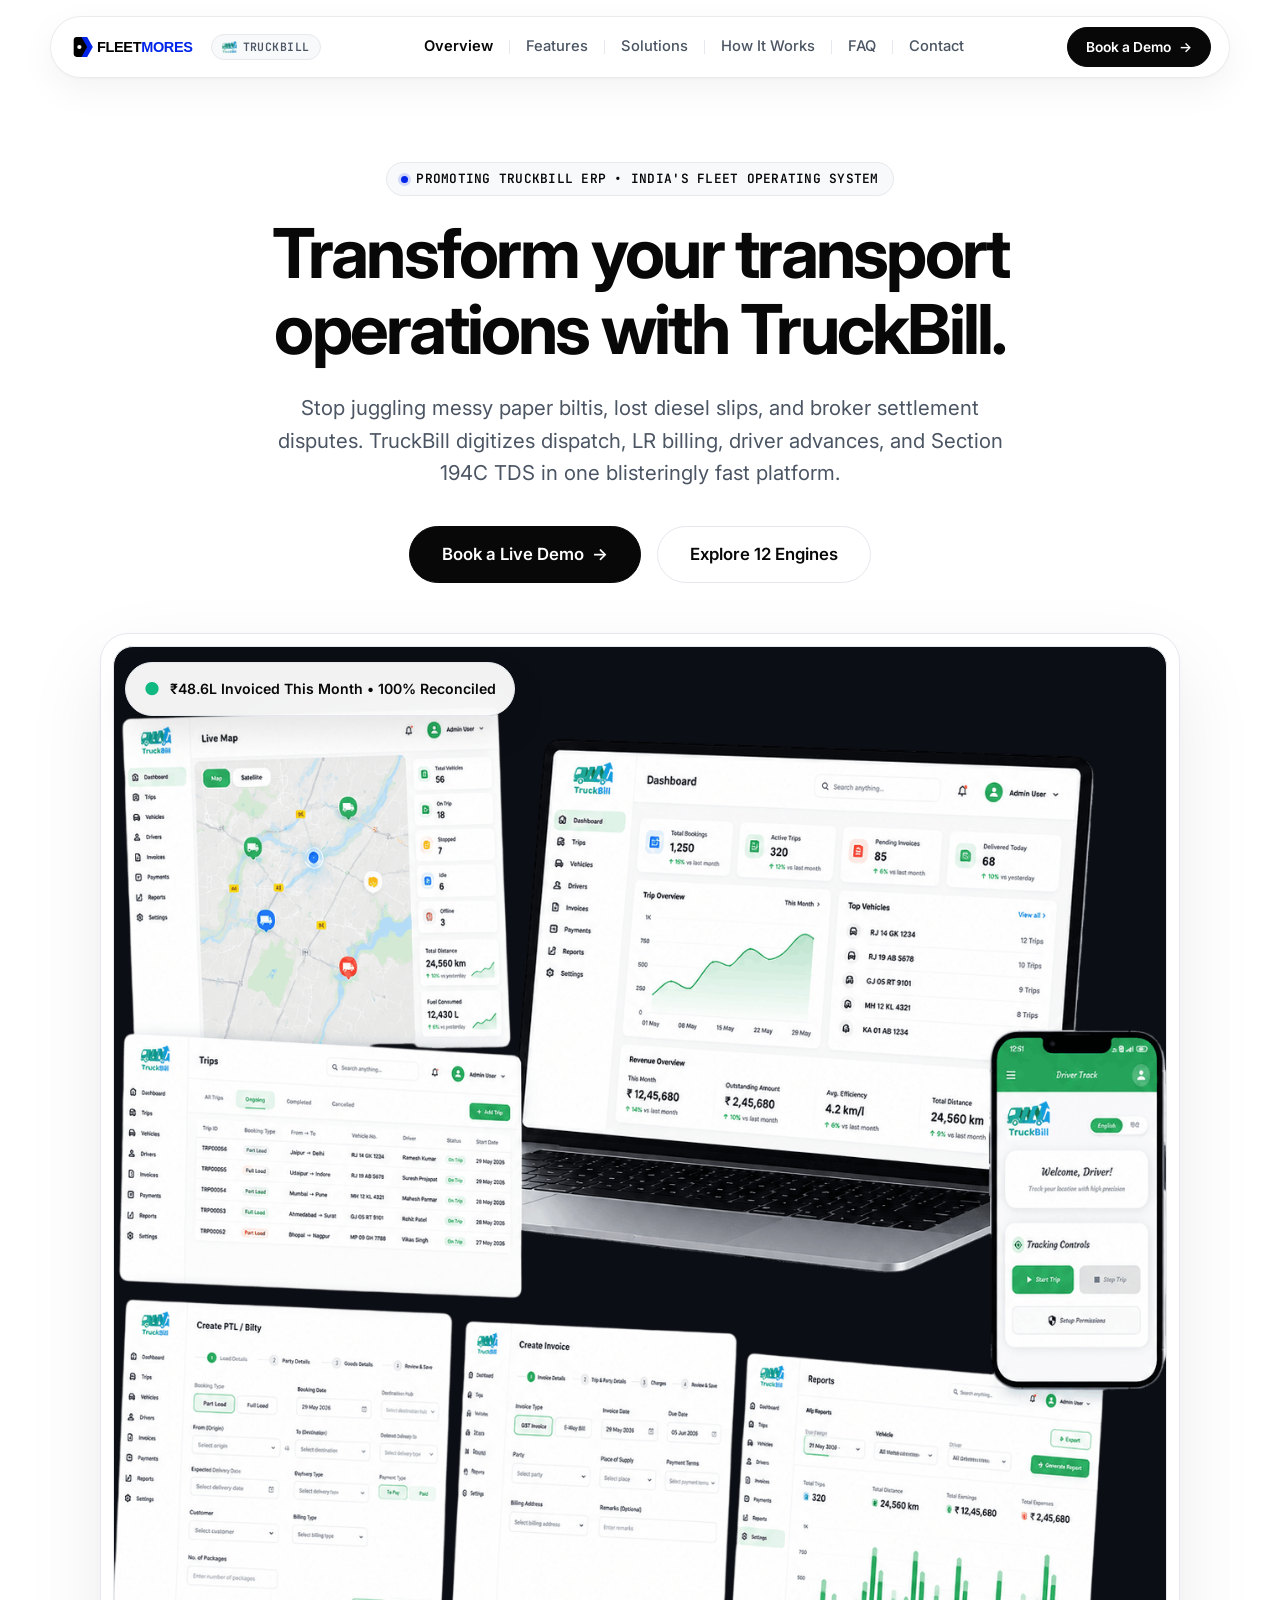
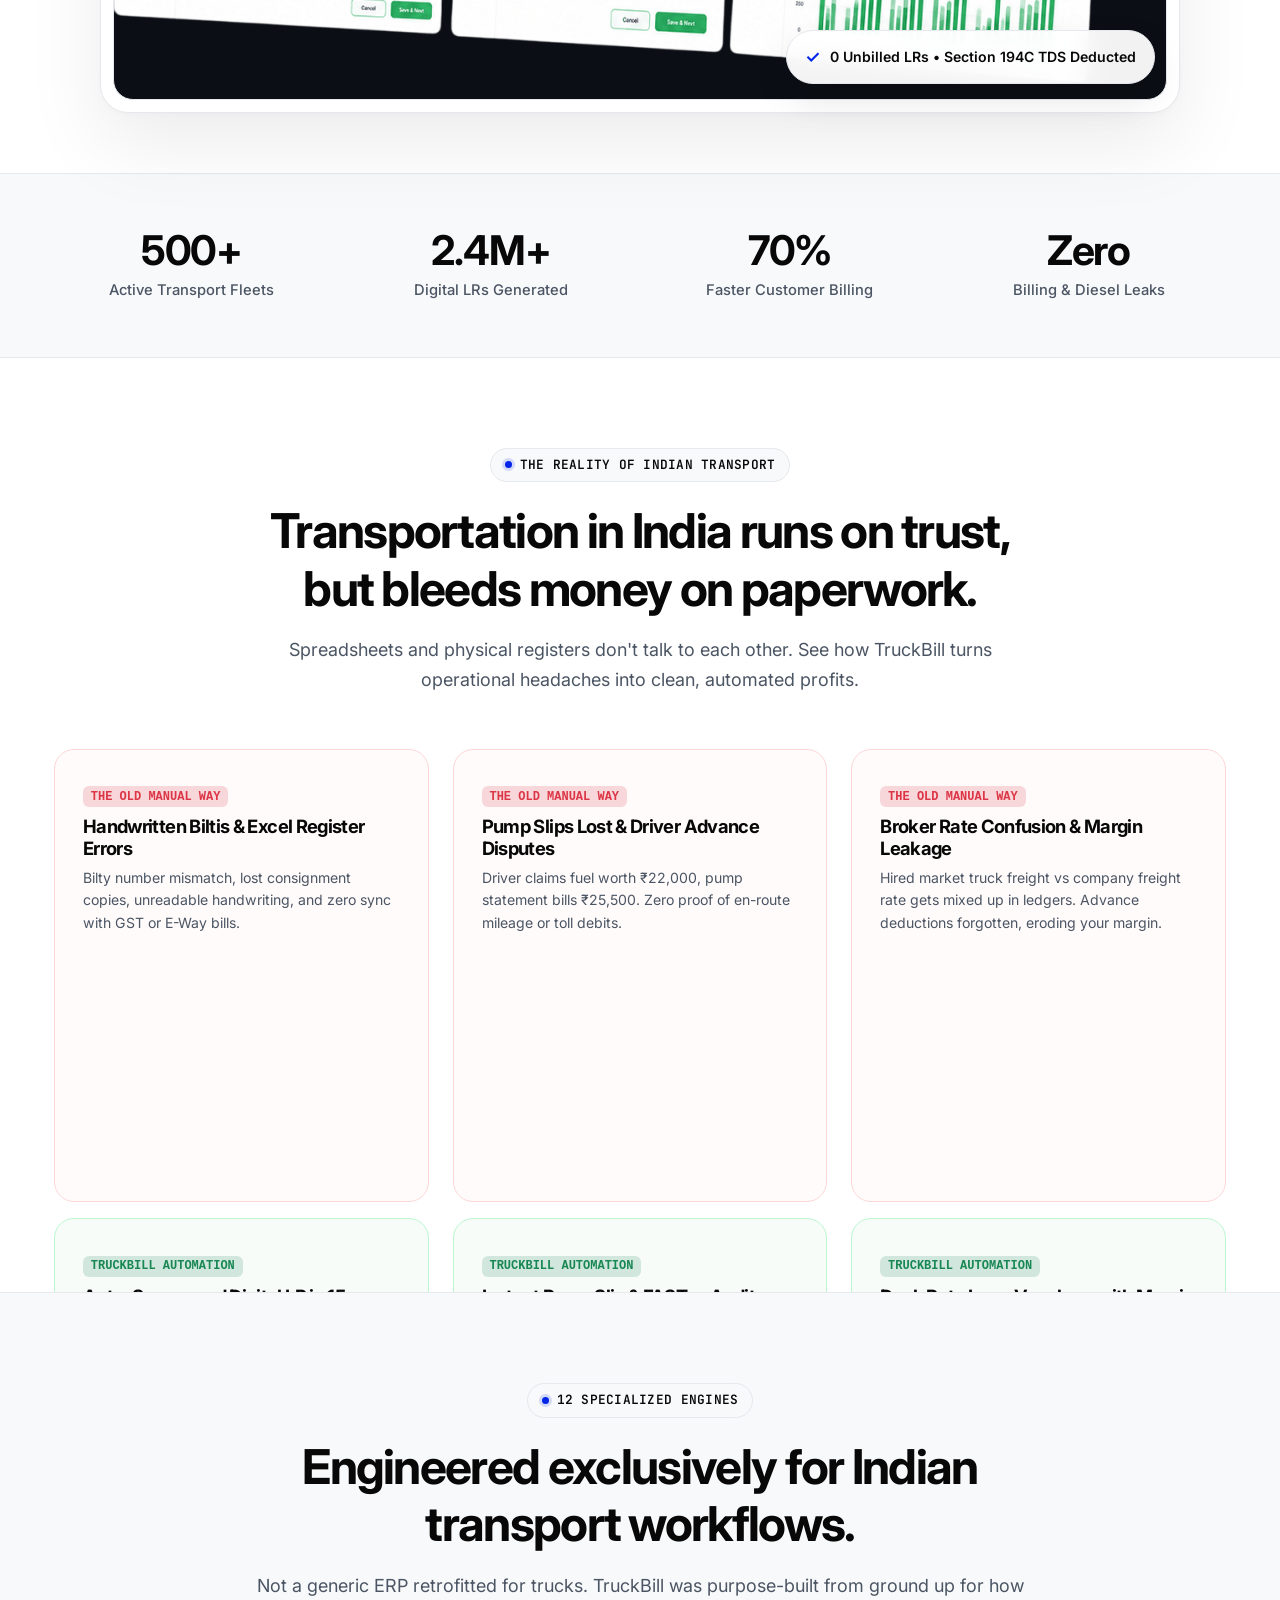
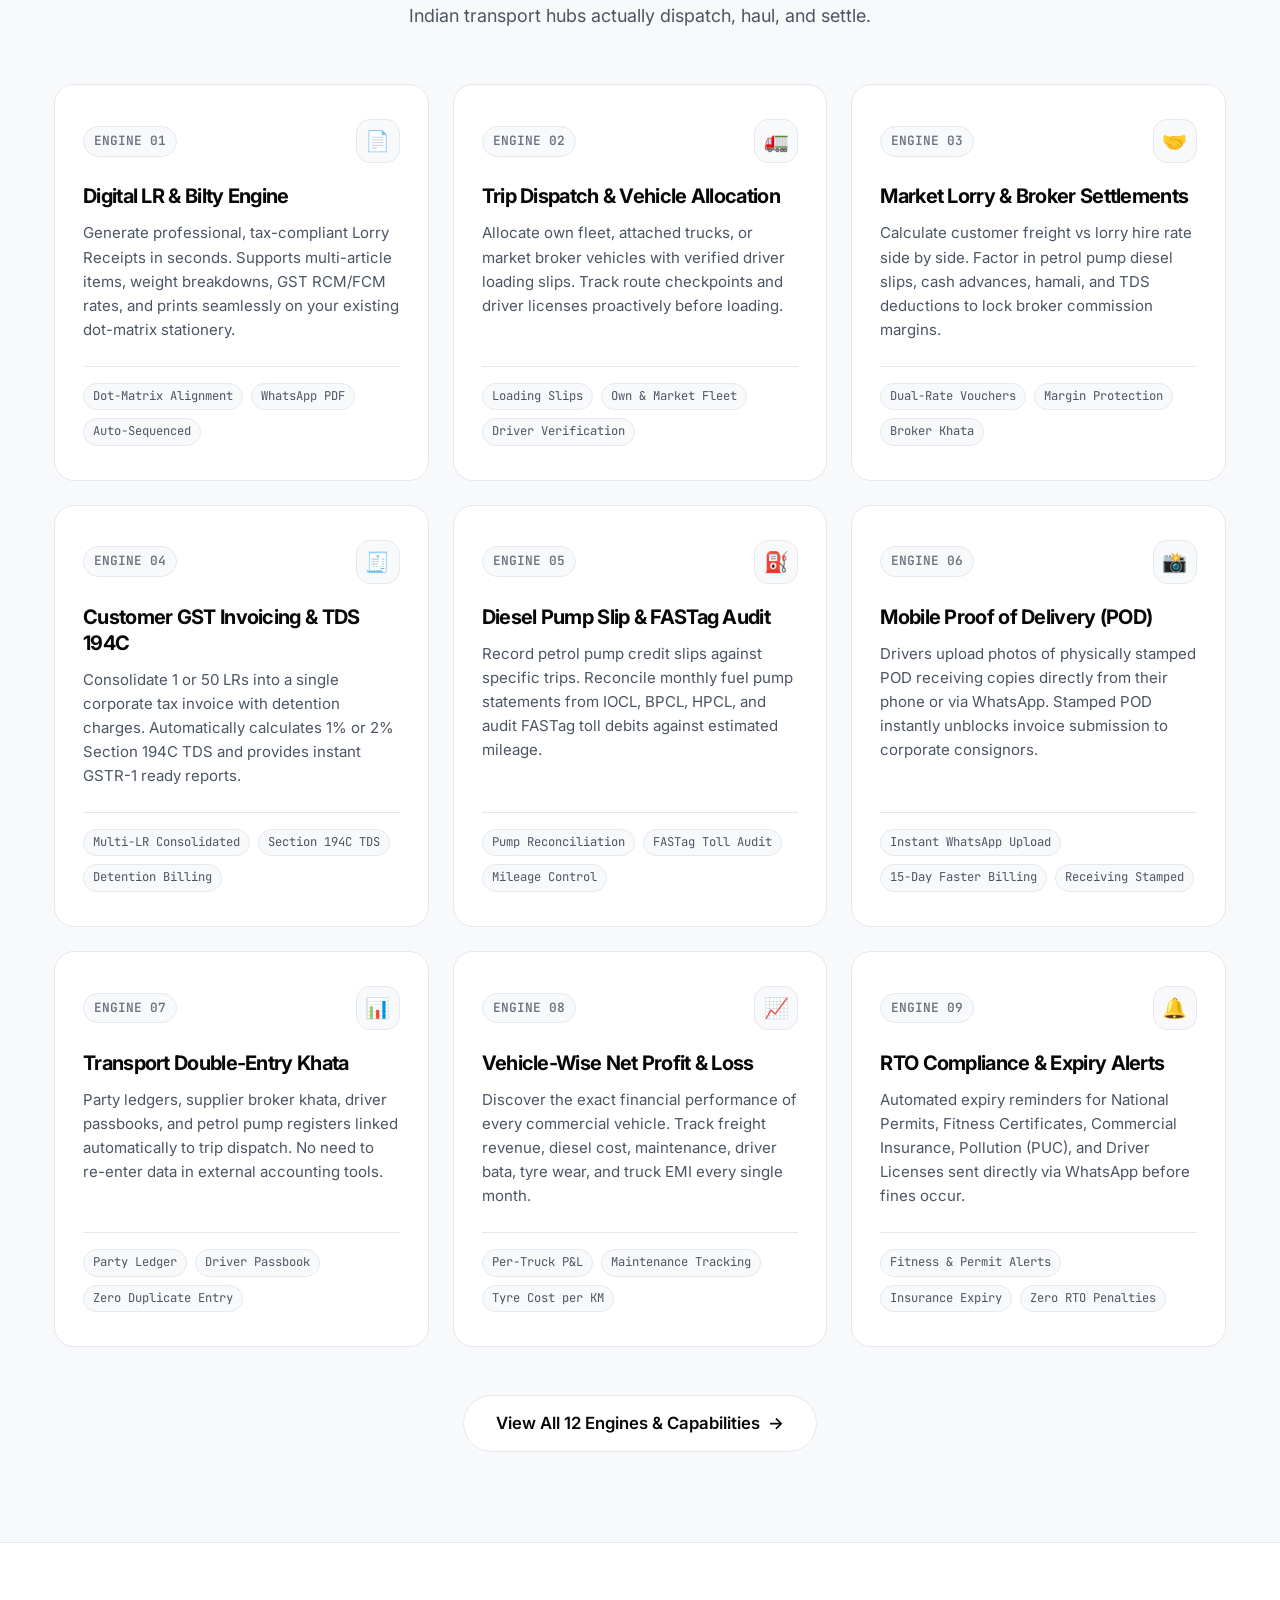
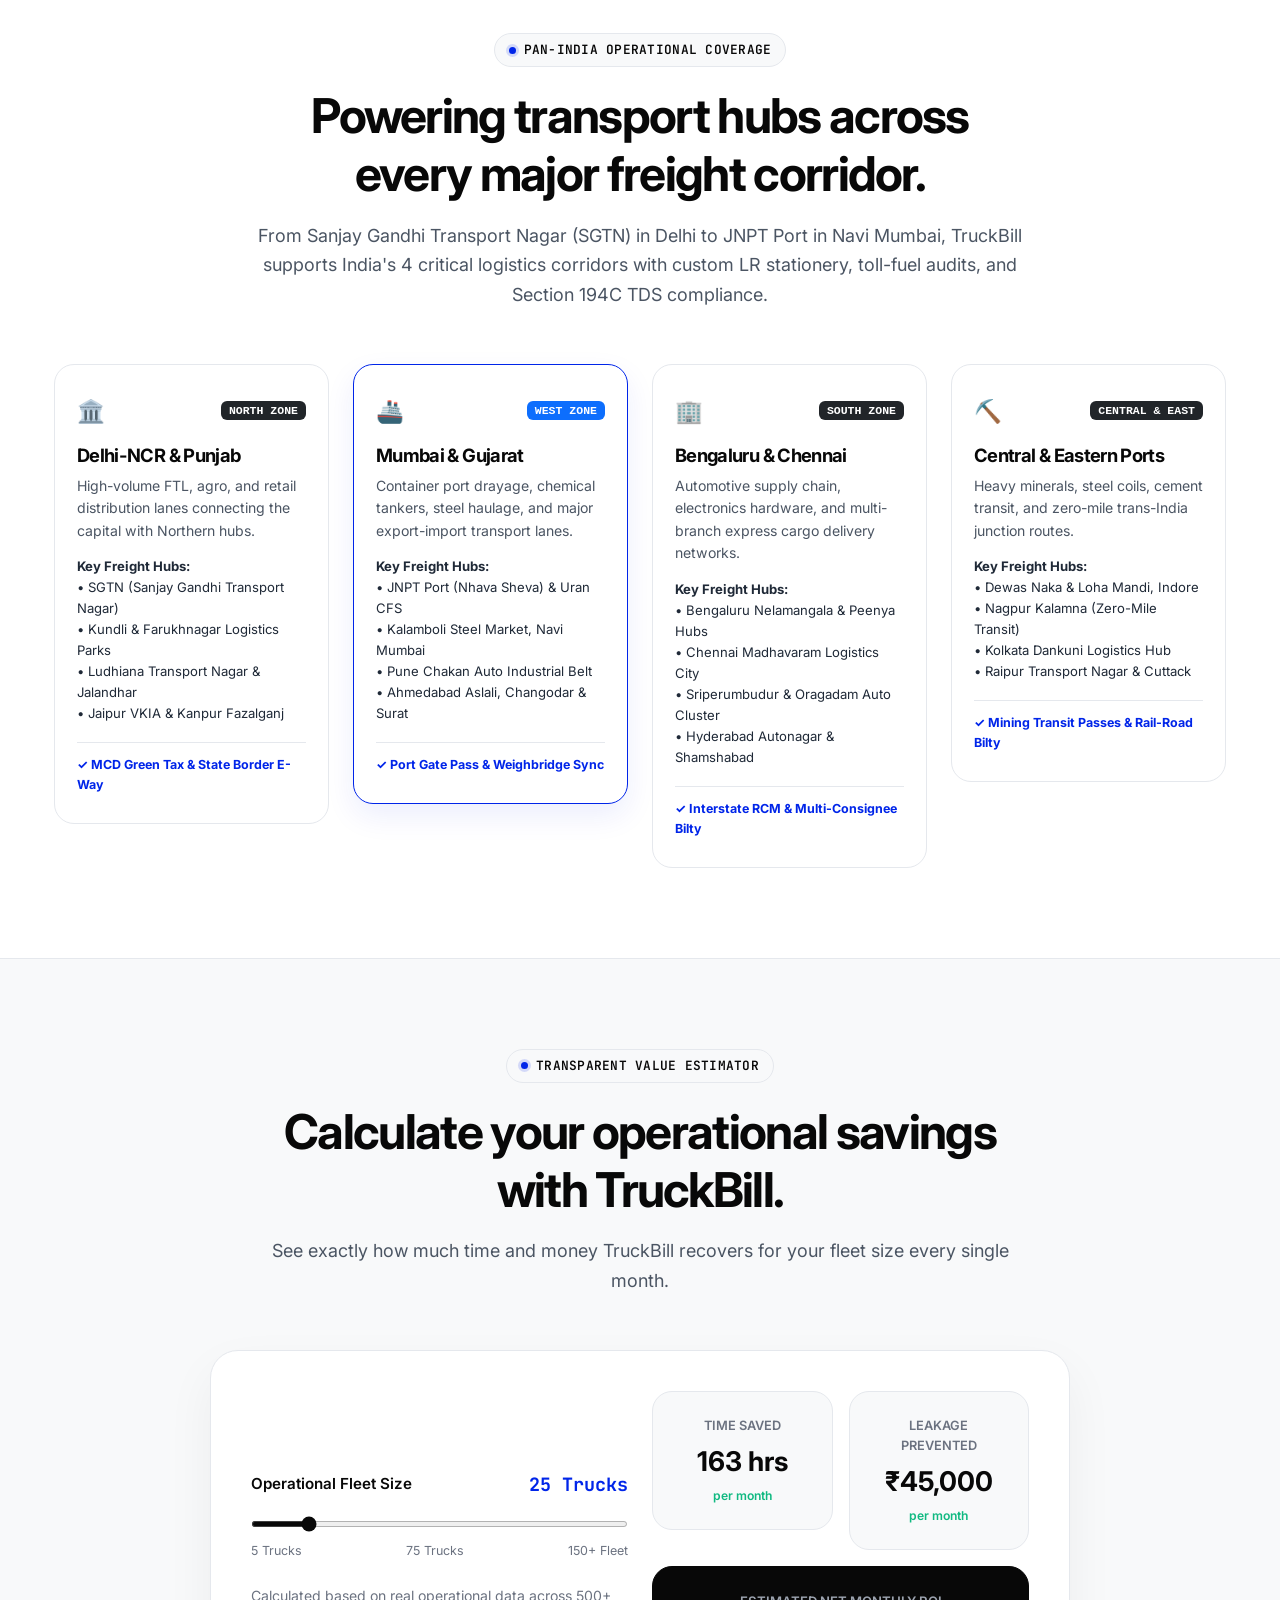
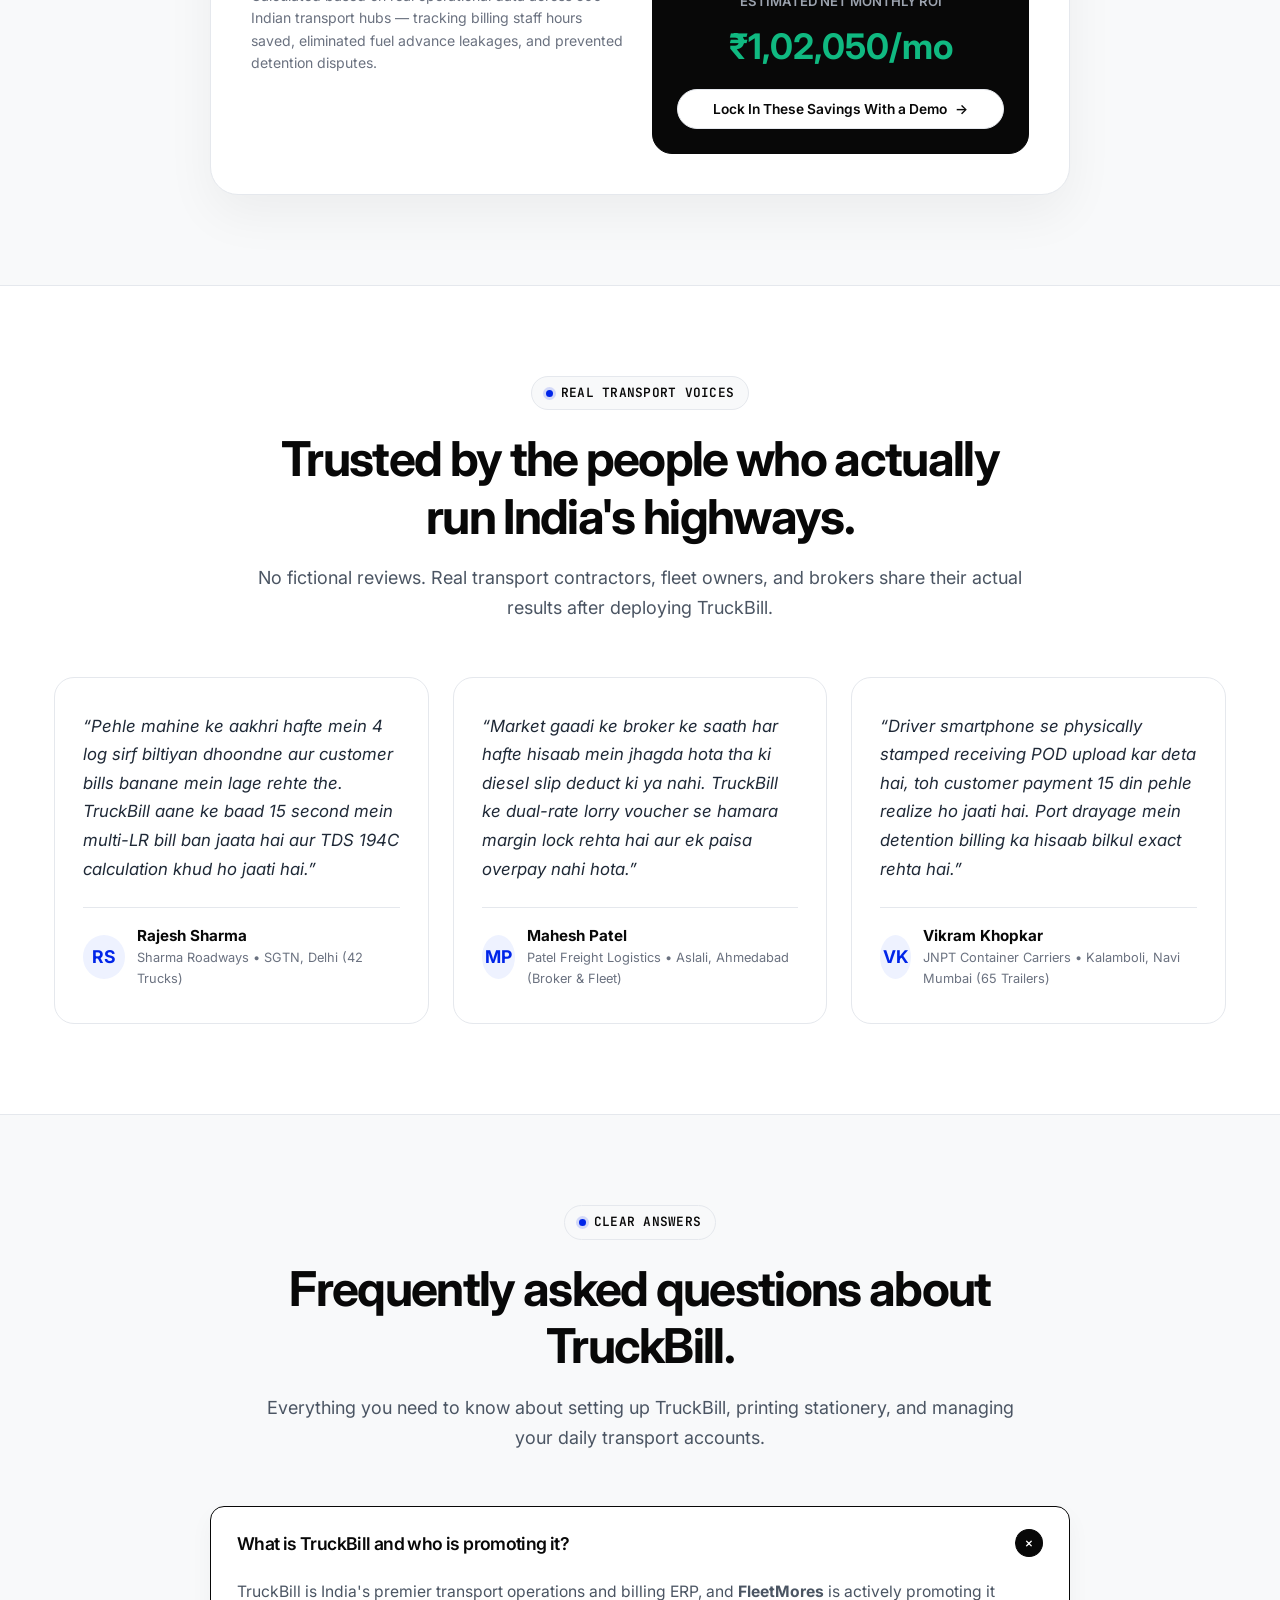
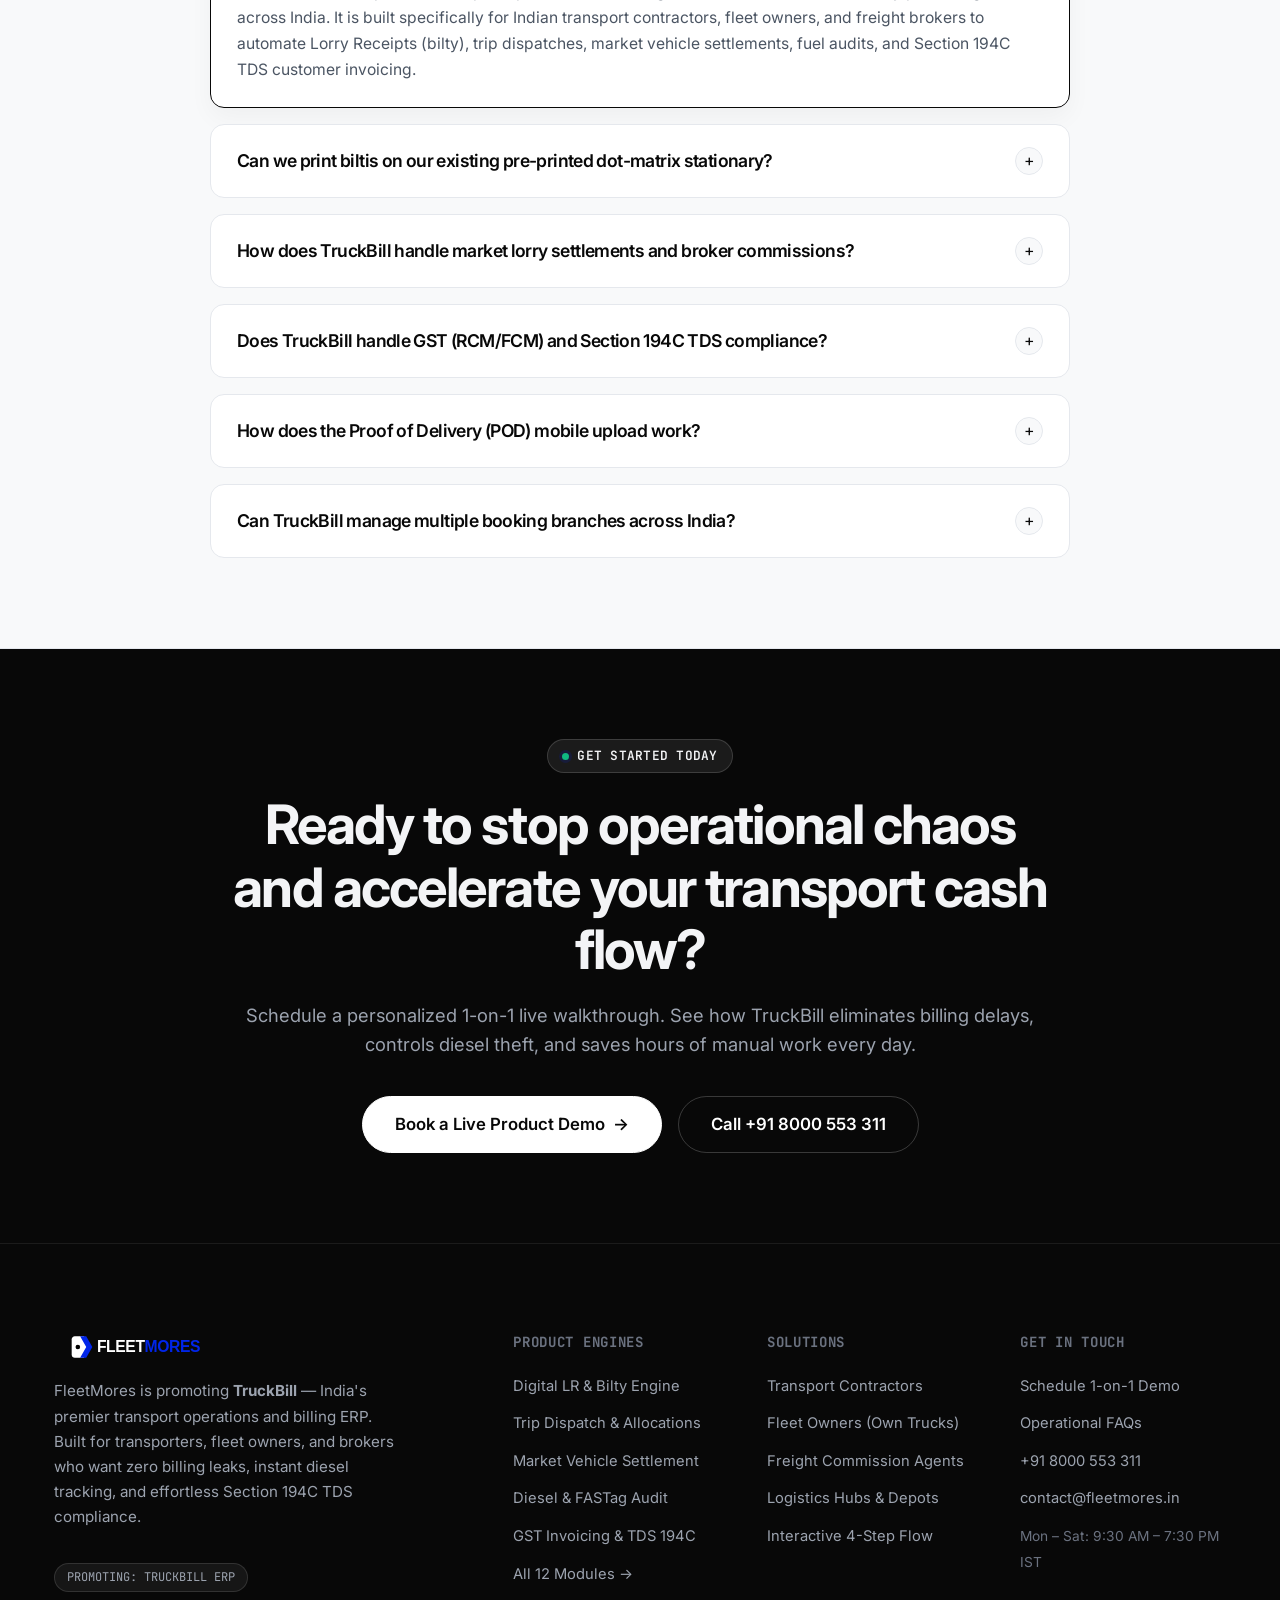
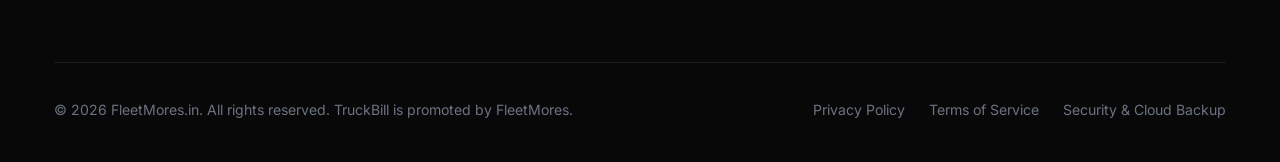
==== commit 36ca1e35: "feat: remove pricing tab, page, and references across site" ====
--- a/index.html
+++ b/index.html
@@ -104,13 +104,6 @@
       "operatingSystem": "Cloud / Web (All Browsers)",
       "applicationCategory": "BusinessApplication",
       "description": "Specialized Indian transport ERP automating digital LR bilty generation, trip dispatch, market lorry settlements, diesel pump audits, and customer GST Section 194C TDS billing.",
-      "offers": {
-        "@type": "AggregateOffer",
-        "priceCurrency": "INR",
-        "lowPrice": "1499",
-        "highPrice": "3499",
-        "offerCount": "3"
-      },
       "aggregateRating": {
         "@type": "AggregateRating",
         "ratingValue": "4.9",
@@ -174,8 +167,6 @@
           <li><span class="nf-nav-divider"></span></li>
           <li><a href="how-it-works.html" class="">How It Works</a></li>
           <li><span class="nf-nav-divider"></span></li>
-          <li><a href="pricing.html" class="">Pricing</a></li>
-          <li><span class="nf-nav-divider"></span></li>
           <li><a href="faq.html" class="">FAQ</a></li>
           <li><span class="nf-nav-divider"></span></li>
           <li><a href="contact.html" class="">Contact</a></li>
@@ -208,7 +199,6 @@
         <li><a href="features.html"><span>12 Specialized Engines</span> <span>→</span></a></li>
         <li><a href="solutions.html"><span>Segment Solutions</span> <span>→</span></a></li>
         <li><a href="how-it-works.html"><span>How It Works</span> <span>→</span></a></li>
-        <li><a href="pricing.html"><span>Pricing Plans</span> <span>→</span></a></li>
         <li><a href="faq.html"><span>FAQ</span> <span>→</span></a></li>
         <li><a href="contact.html"><span>Contact & Schedule</span> <span>→</span></a></li>
       </ul>
@@ -967,7 +957,6 @@
             <li><a href="solutions.html#brokers">Freight Commission Agents</a></li>
             <li><a href="solutions.html#logistics">Logistics Hubs & Depots</a></li>
             <li><a href="how-it-works.html">Interactive 4-Step Flow</a></li>
-            <li><a href="pricing.html">ROI Pricing Plans</a></li>
           </ul>
         </div>
 
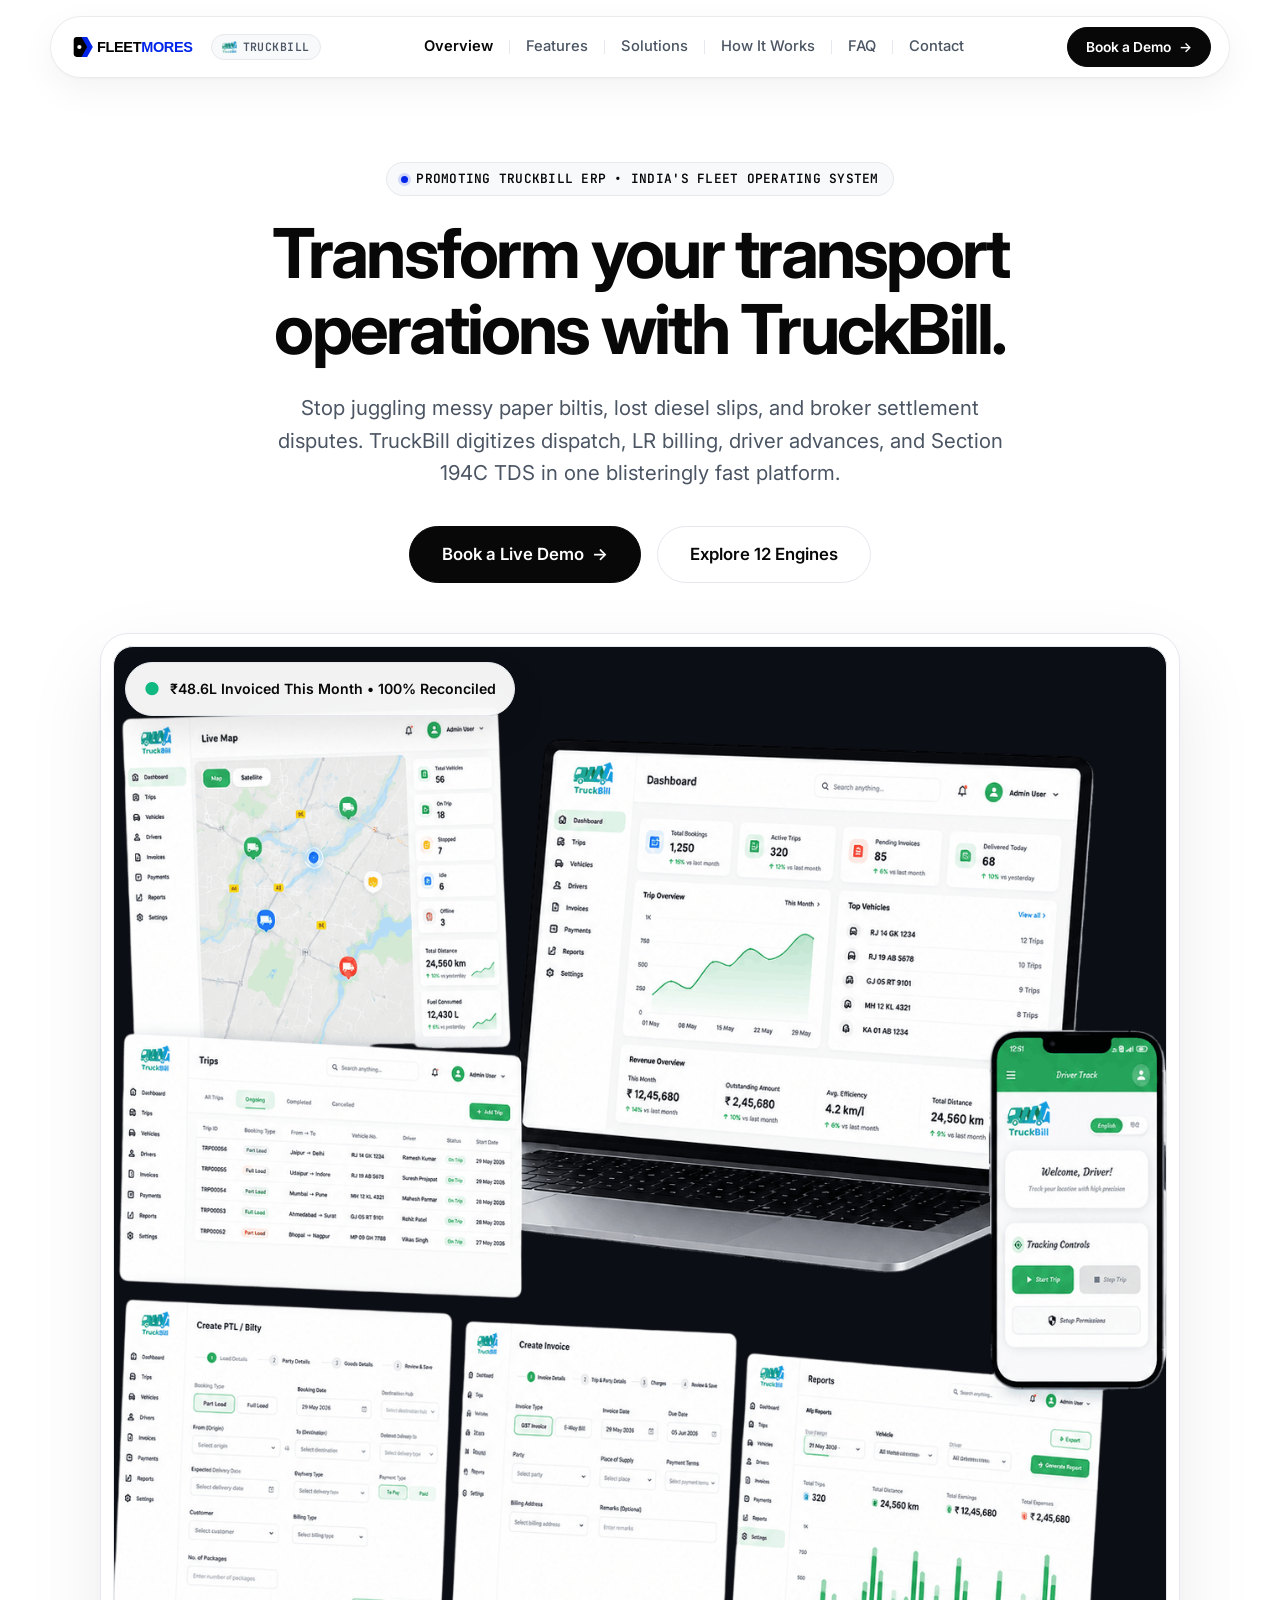
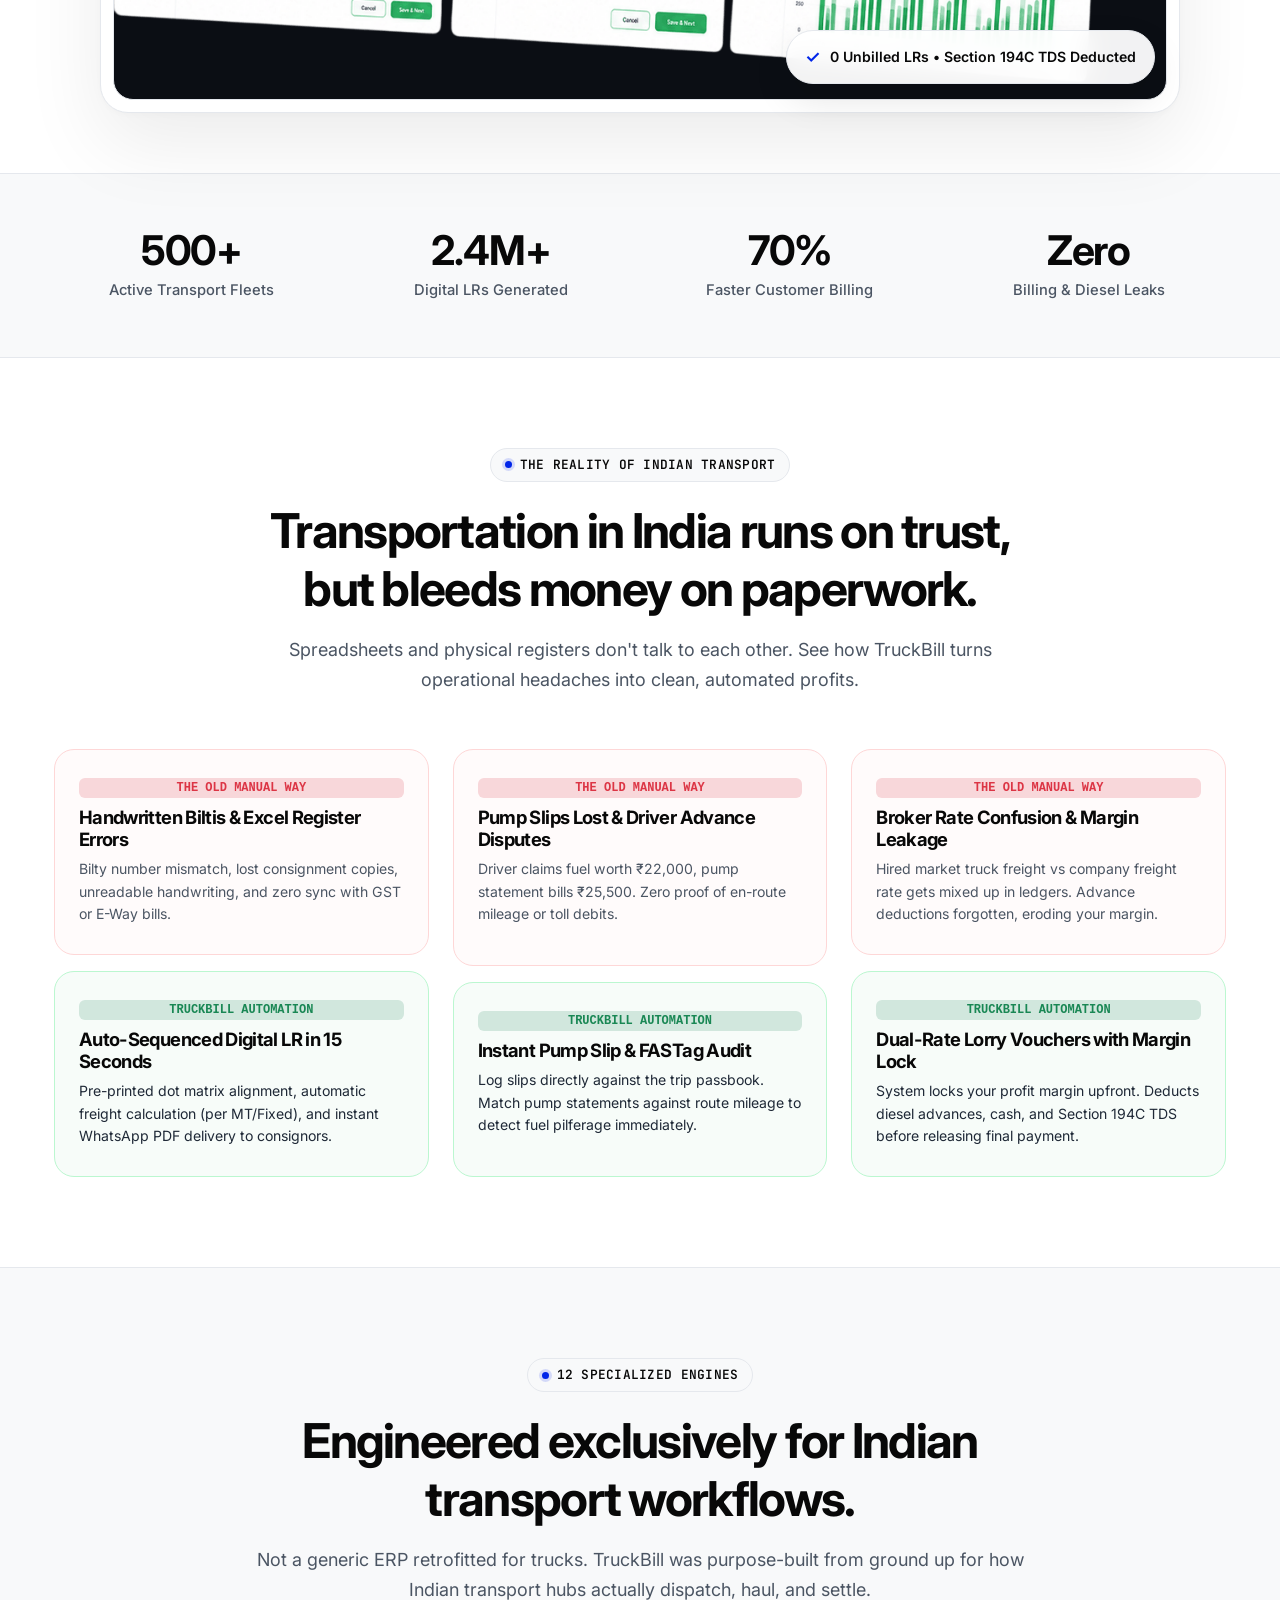
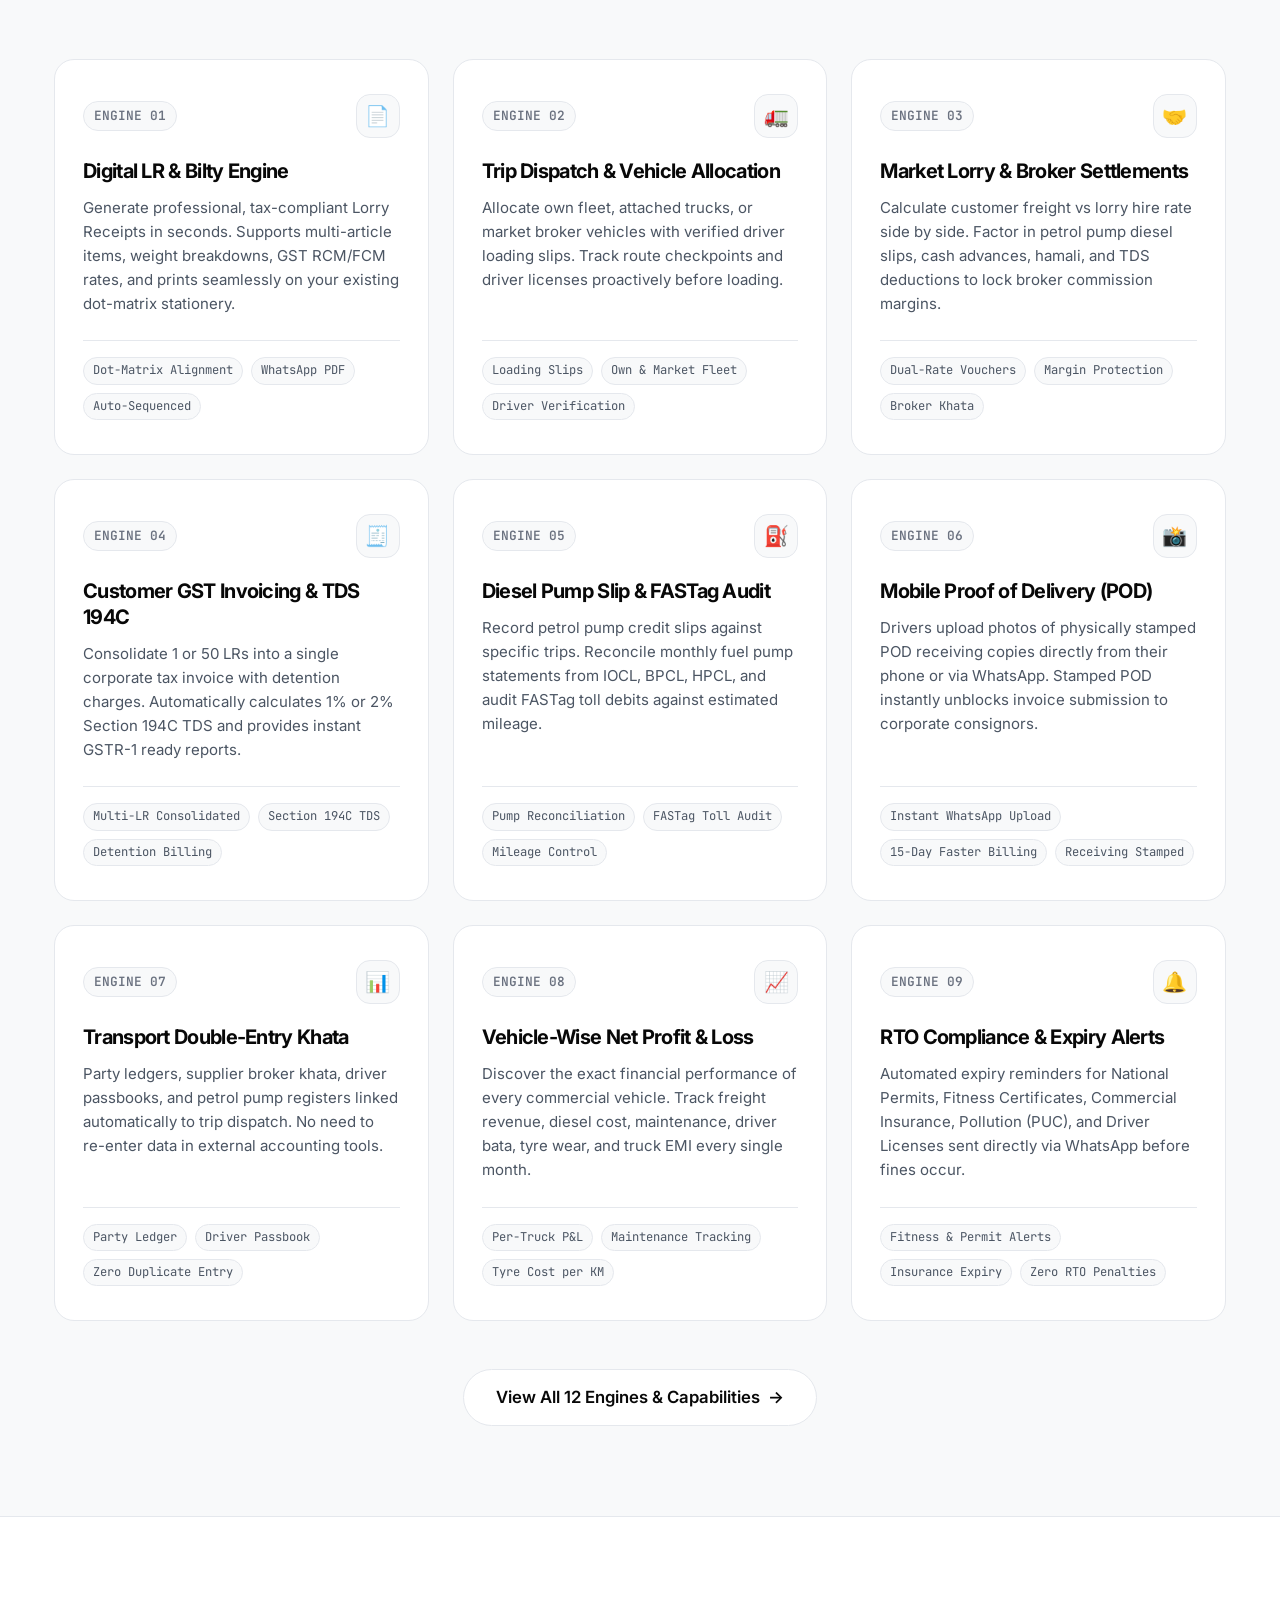
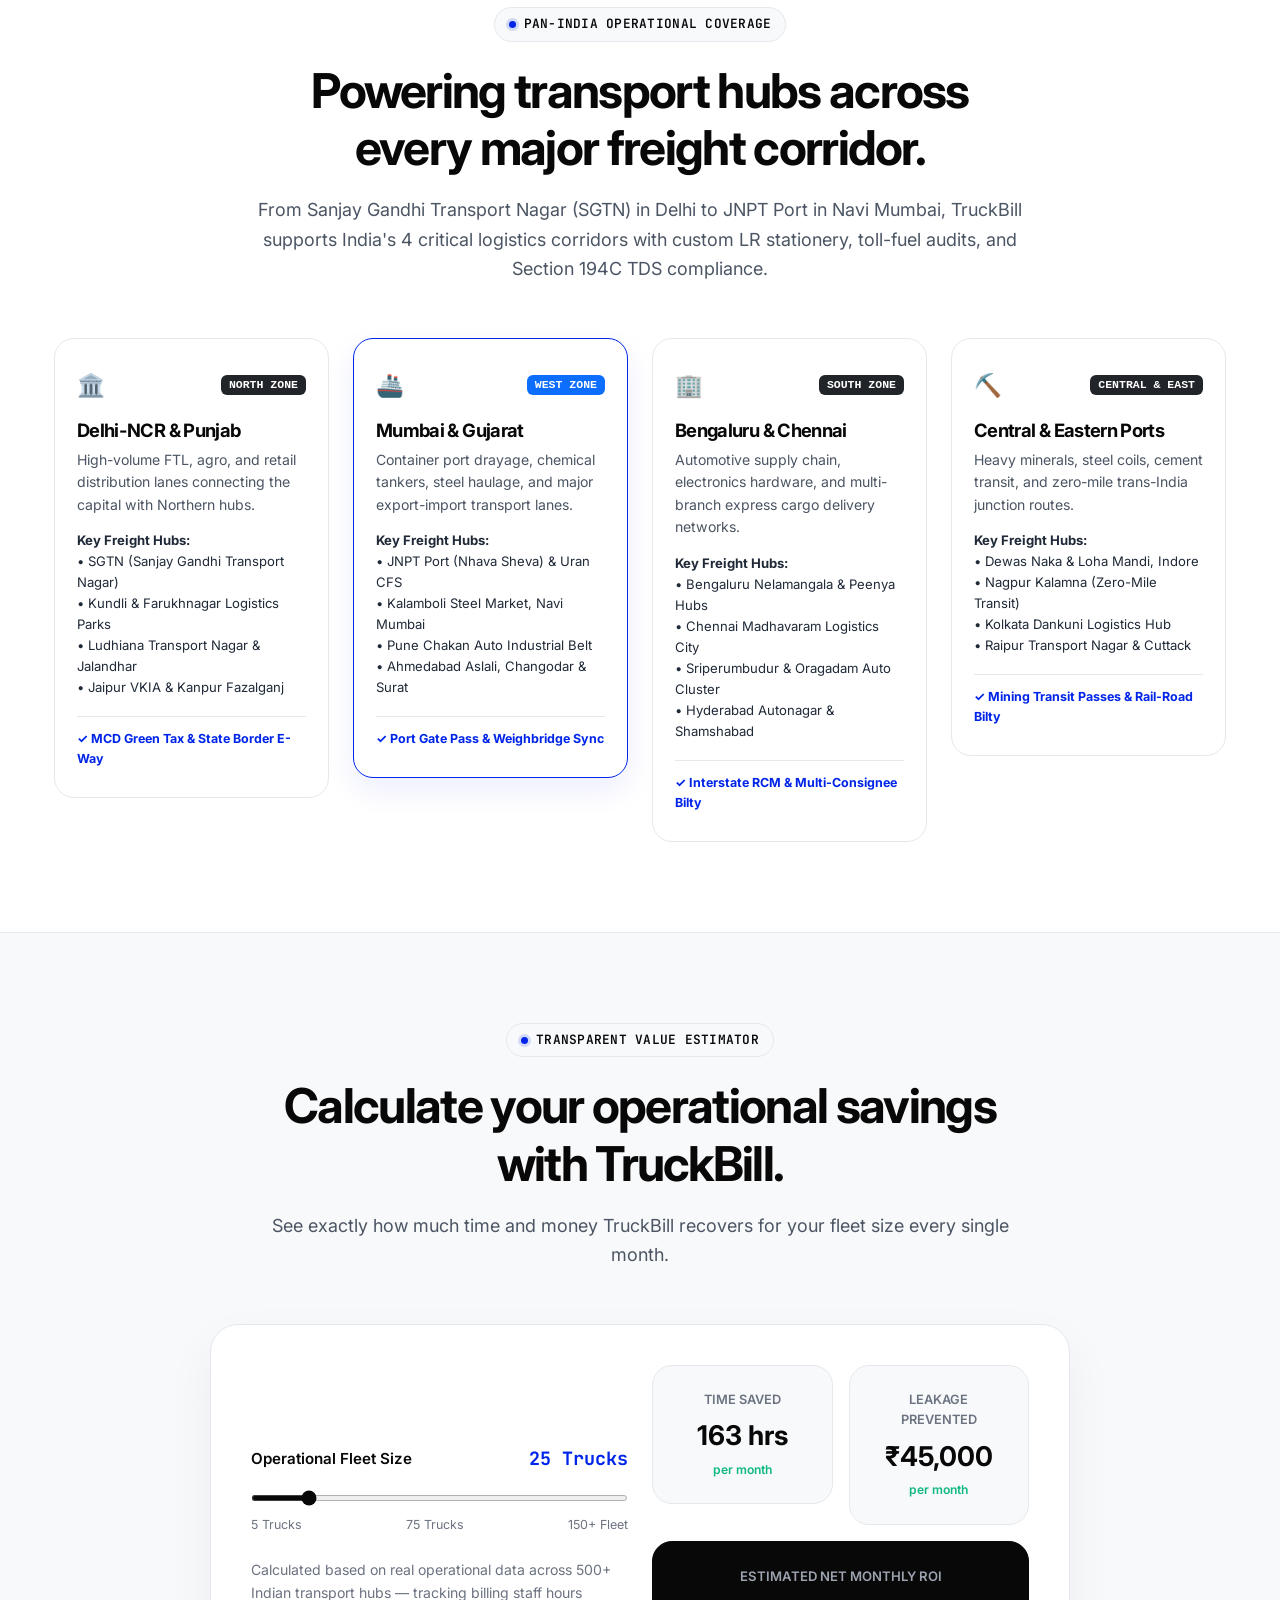
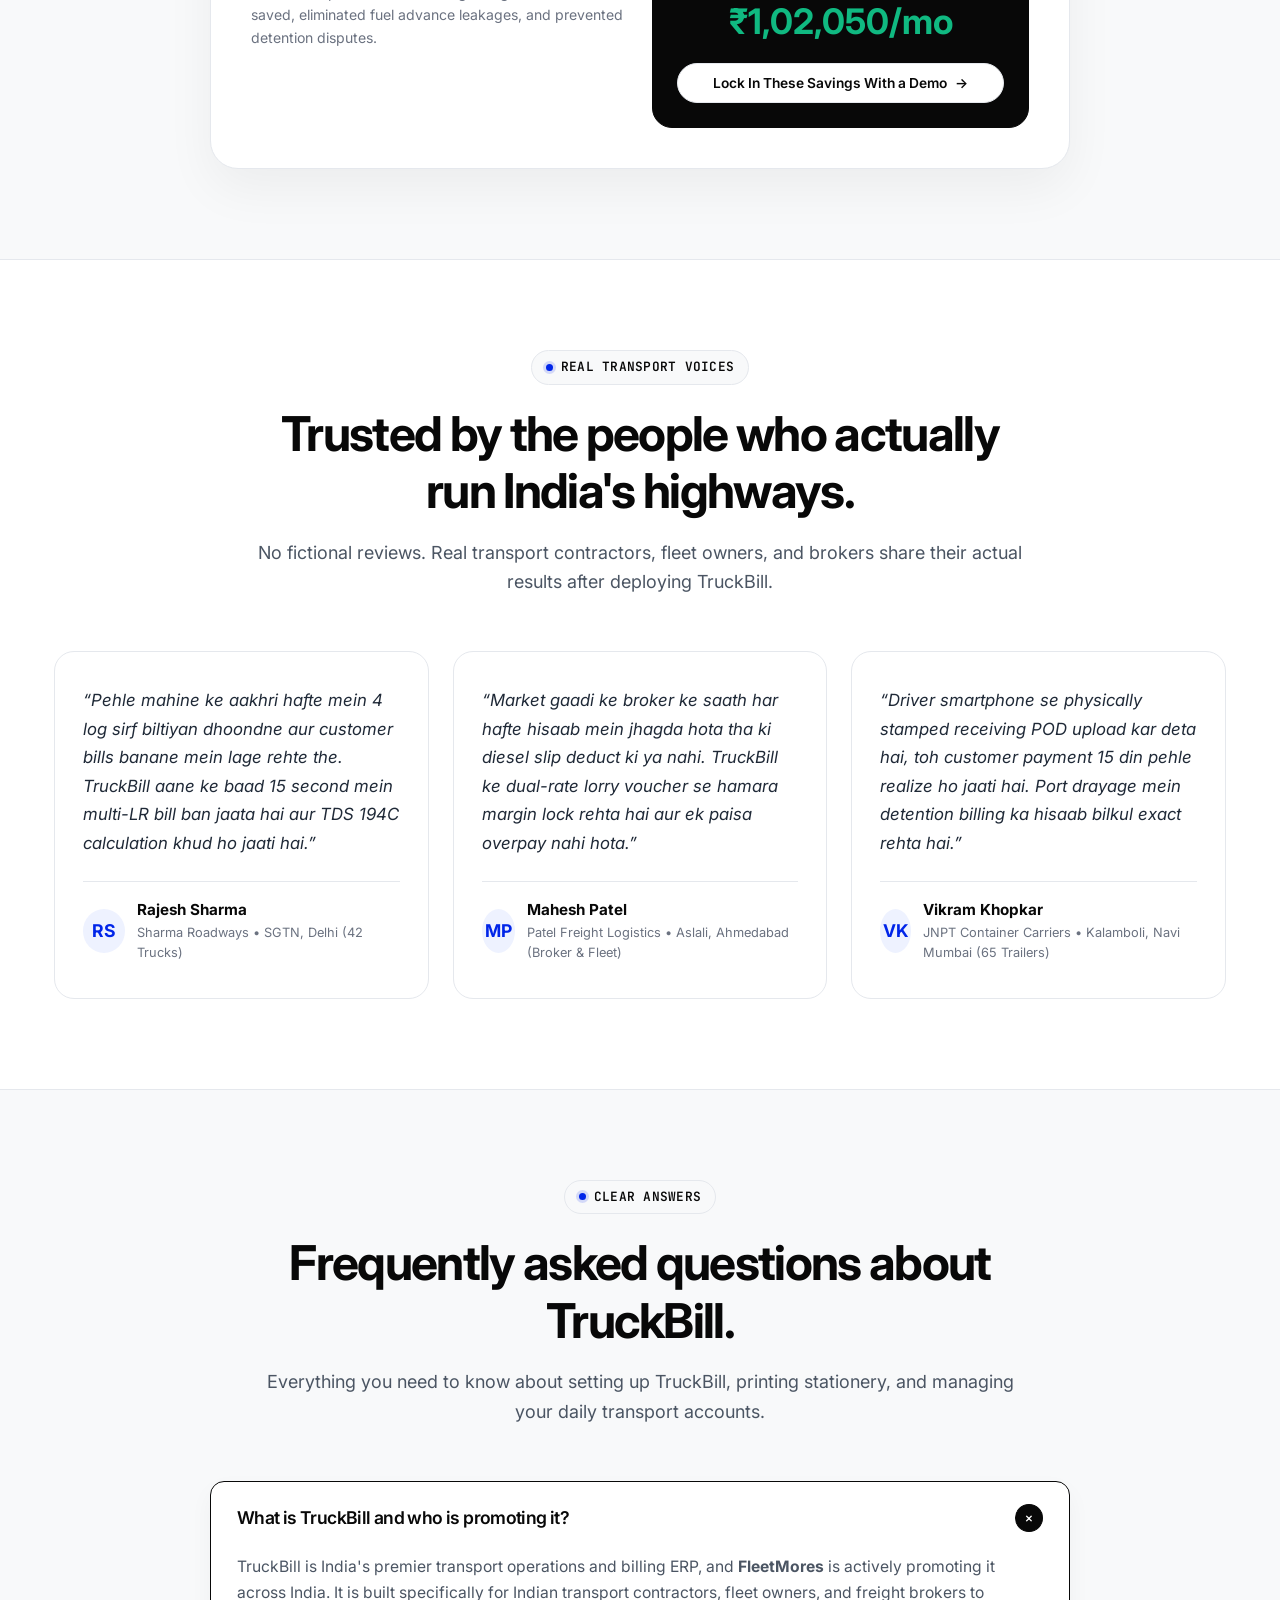
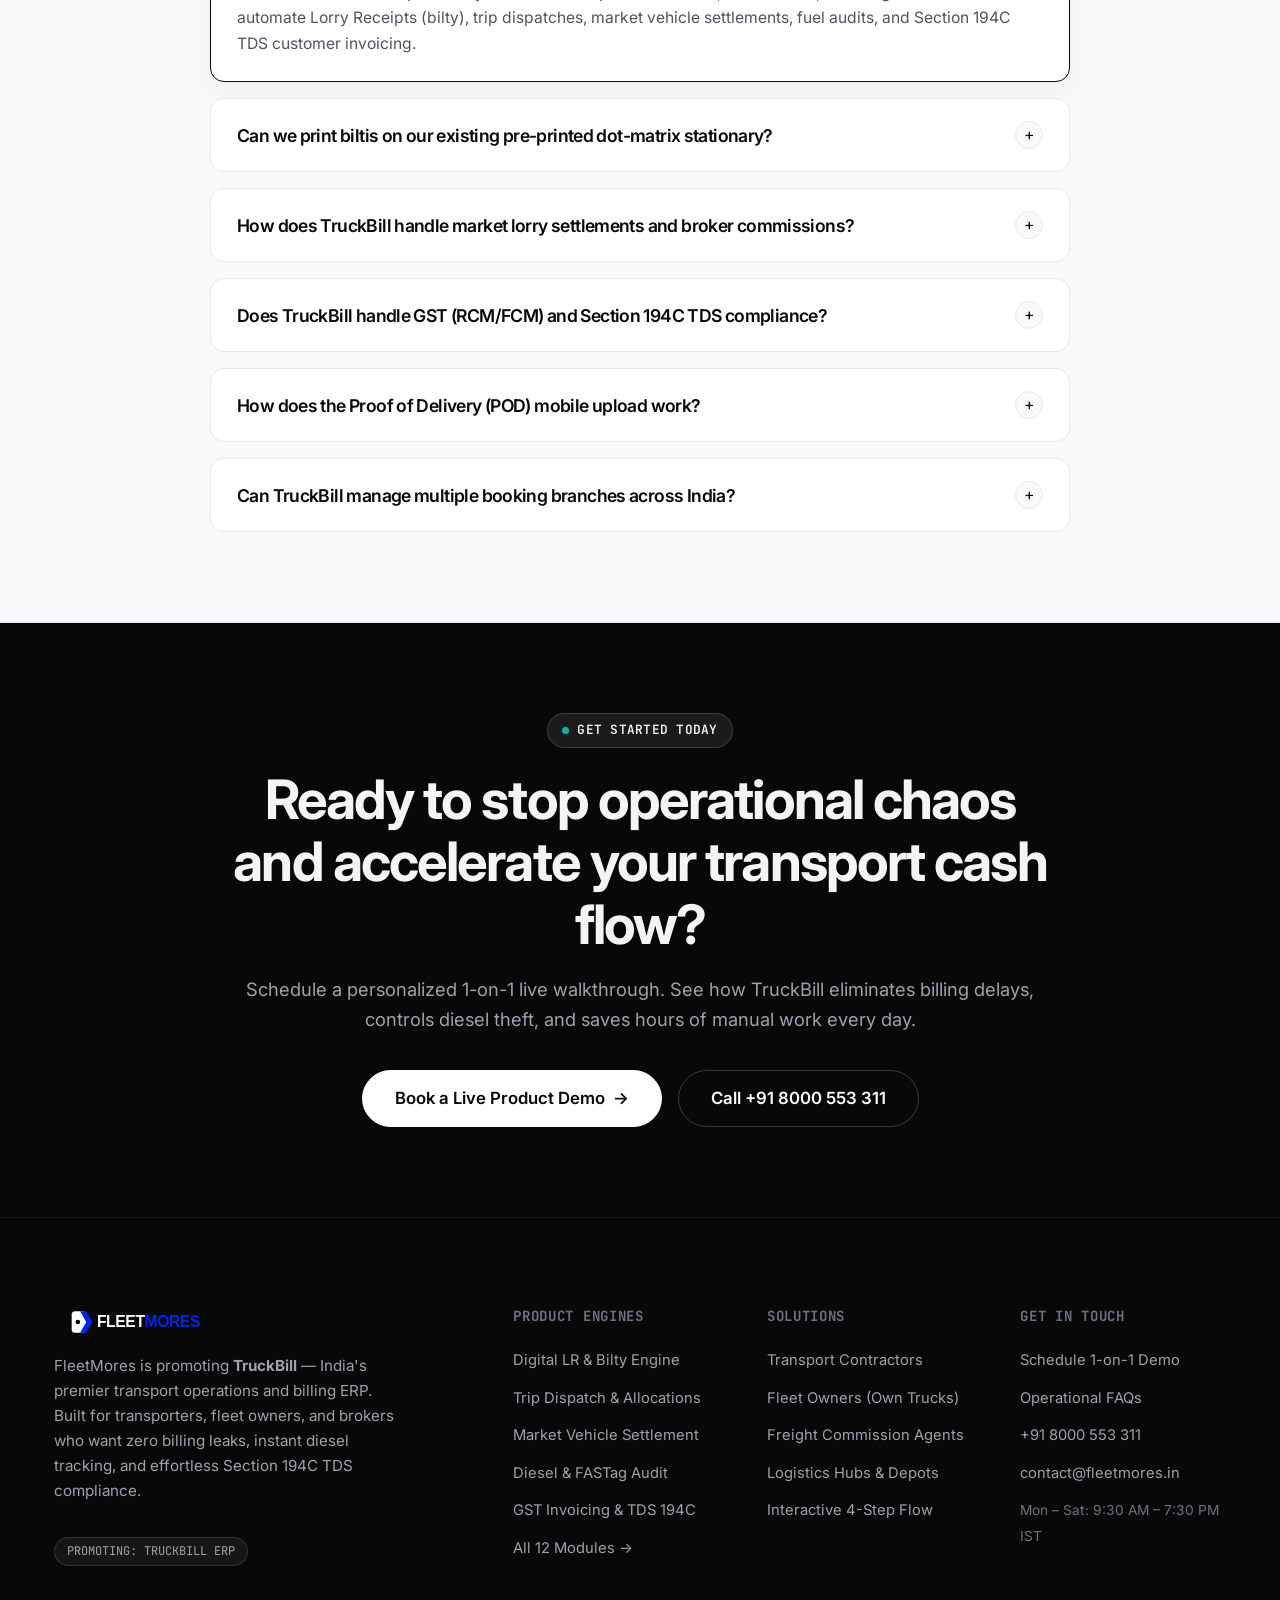
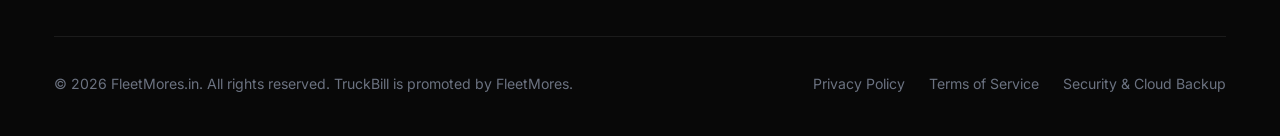
==== commit d4b7a58e: "fix: resolve reality contrast cards section overlap with engines section" ====
--- a/index.html
+++ b/index.html
@@ -281,7 +281,7 @@
     </section>
 
     <!-- MANUAL CHAOS VS TRUCKBILL BENTO (The Real Pain vs Solution) -->
-    <section class="nf-section nf-section-light">
+    <section class="nf-section nf-section-light" id="reality">
       <div class="container-nf">
         <div class="nf-section-header">
           <div class="nf-pill-badge">
@@ -296,58 +296,64 @@
           </p>
         </div>
 
-        <div class="row g-4">
+                <div class="row g-4 align-items-stretch">
           <!-- Item 1: Bilty Friction -->
-          <div class="col-12 col-md-4">
-            <div class="nf-contrast-card nf-contrast-bad mb-3">
-              <span class="badge bg-danger-subtle text-danger mb-2 font-monospace" style="font-size: 0.75rem;">THE OLD MANUAL WAY</span>
-              <h3 style="font-size: 1.15rem; margin-bottom: 8px;">Handwritten Biltis & Excel Register Errors</h3>
-              <p style="font-size: 0.88rem; color: #4B5563; margin-bottom: 0;">
-                Bilty number mismatch, lost consignment copies, unreadable handwriting, and zero sync with GST or E-Way bills.
-              </p>
-            </div>
-            <div class="nf-contrast-card nf-contrast-good">
-              <span class="badge bg-success-subtle text-success mb-2 font-monospace" style="font-size: 0.75rem;">TRUCKBILL AUTOMATION</span>
-              <h3 style="font-size: 1.15rem; margin-bottom: 8px;">Auto-Sequenced Digital LR in 15 Seconds</h3>
-              <p style="font-size: 0.88rem; color: #1F2937; margin-bottom: 0;">
-                Pre-printed dot matrix alignment, automatic freight calculation (per MT/Fixed), and instant WhatsApp PDF delivery to consignors.
-              </p>
+          <div class="col-12 col-md-4 d-flex">
+            <div class="nf-contrast-col">
+              <div class="nf-contrast-card nf-contrast-bad">
+                <span class="badge bg-danger-subtle text-danger mb-2 font-monospace" style="font-size: 0.75rem;">THE OLD MANUAL WAY</span>
+                <h3 style="font-size: 1.15rem; margin-bottom: 8px;">Handwritten Biltis & Excel Register Errors</h3>
+                <p style="font-size: 0.88rem; color: #4B5563; margin-bottom: 0;">
+                  Bilty number mismatch, lost consignment copies, unreadable handwriting, and zero sync with GST or E-Way bills.
+                </p>
+              </div>
+              <div class="nf-contrast-card nf-contrast-good">
+                <span class="badge bg-success-subtle text-success mb-2 font-monospace" style="font-size: 0.75rem;">TRUCKBILL AUTOMATION</span>
+                <h3 style="font-size: 1.15rem; margin-bottom: 8px;">Auto-Sequenced Digital LR in 15 Seconds</h3>
+                <p style="font-size: 0.88rem; color: #1F2937; margin-bottom: 0;">
+                  Pre-printed dot matrix alignment, automatic freight calculation (per MT/Fixed), and instant WhatsApp PDF delivery to consignors.
+                </p>
+              </div>
             </div>
           </div>
 
           <!-- Item 2: Diesel Advances -->
-          <div class="col-12 col-md-4">
-            <div class="nf-contrast-card nf-contrast-bad mb-3">
-              <span class="badge bg-danger-subtle text-danger mb-2 font-monospace" style="font-size: 0.75rem;">THE OLD MANUAL WAY</span>
-              <h3 style="font-size: 1.15rem; margin-bottom: 8px;">Pump Slips Lost & Driver Advance Disputes</h3>
-              <p style="font-size: 0.88rem; color: #4B5563; margin-bottom: 0;">
-                Driver claims fuel worth ₹22,000, pump statement bills ₹25,500. Zero proof of en-route mileage or toll debits.
-              </p>
-            </div>
-            <div class="nf-contrast-card nf-contrast-good">
-              <span class="badge bg-success-subtle text-success mb-2 font-monospace" style="font-size: 0.75rem;">TRUCKBILL AUTOMATION</span>
-              <h3 style="font-size: 1.15rem; margin-bottom: 8px;">Instant Pump Slip & FASTag Audit</h3>
-              <p style="font-size: 0.88rem; color: #1F2937; margin-bottom: 0;">
-                Log slips directly against the trip passbook. Match pump statements against route mileage to detect fuel pilferage immediately.
-              </p>
+          <div class="col-12 col-md-4 d-flex">
+            <div class="nf-contrast-col">
+              <div class="nf-contrast-card nf-contrast-bad">
+                <span class="badge bg-danger-subtle text-danger mb-2 font-monospace" style="font-size: 0.75rem;">THE OLD MANUAL WAY</span>
+                <h3 style="font-size: 1.15rem; margin-bottom: 8px;">Pump Slips Lost & Driver Advance Disputes</h3>
+                <p style="font-size: 0.88rem; color: #4B5563; margin-bottom: 0;">
+                  Driver claims fuel worth ₹22,000, pump statement bills ₹25,500. Zero proof of en-route mileage or toll debits.
+                </p>
+              </div>
+              <div class="nf-contrast-card nf-contrast-good">
+                <span class="badge bg-success-subtle text-success mb-2 font-monospace" style="font-size: 0.75rem;">TRUCKBILL AUTOMATION</span>
+                <h3 style="font-size: 1.15rem; margin-bottom: 8px;">Instant Pump Slip & FASTag Audit</h3>
+                <p style="font-size: 0.88rem; color: #1F2937; margin-bottom: 0;">
+                  Log slips directly against the trip passbook. Match pump statements against route mileage to detect fuel pilferage immediately.
+                </p>
+              </div>
             </div>
           </div>
 
           <!-- Item 3: Broker Settlement -->
-          <div class="col-12 col-md-4">
-            <div class="nf-contrast-card nf-contrast-bad mb-3">
-              <span class="badge bg-danger-subtle text-danger mb-2 font-monospace" style="font-size: 0.75rem;">THE OLD MANUAL WAY</span>
-              <h3 style="font-size: 1.15rem; margin-bottom: 8px;">Broker Rate Confusion & Margin Leakage</h3>
-              <p style="font-size: 0.88rem; color: #4B5563; margin-bottom: 0;">
-                Hired market truck freight vs company freight rate gets mixed up in ledgers. Advance deductions forgotten, eroding your margin.
-              </p>
-            </div>
-            <div class="nf-contrast-card nf-contrast-good">
-              <span class="badge bg-success-subtle text-success mb-2 font-monospace" style="font-size: 0.75rem;">TRUCKBILL AUTOMATION</span>
-              <h3 style="font-size: 1.15rem; margin-bottom: 8px;">Dual-Rate Lorry Vouchers with Margin Lock</h3>
-              <p style="font-size: 0.88rem; color: #1F2937; margin-bottom: 0;">
-                System locks your profit margin upfront. Deducts diesel advances, cash, and Section 194C TDS before releasing final payment.
-              </p>
+          <div class="col-12 col-md-4 d-flex">
+            <div class="nf-contrast-col">
+              <div class="nf-contrast-card nf-contrast-bad">
+                <span class="badge bg-danger-subtle text-danger mb-2 font-monospace" style="font-size: 0.75rem;">THE OLD MANUAL WAY</span>
+                <h3 style="font-size: 1.15rem; margin-bottom: 8px;">Broker Rate Confusion & Margin Leakage</h3>
+                <p style="font-size: 0.88rem; color: #4B5563; margin-bottom: 0;">
+                  Hired market truck freight vs company freight rate gets mixed up in ledgers. Advance deductions forgotten, eroding your margin.
+                </p>
+              </div>
+              <div class="nf-contrast-card nf-contrast-good">
+                <span class="badge bg-success-subtle text-success mb-2 font-monospace" style="font-size: 0.75rem;">TRUCKBILL AUTOMATION</span>
+                <h3 style="font-size: 1.15rem; margin-bottom: 8px;">Dual-Rate Lorry Vouchers with Margin Lock</h3>
+                <p style="font-size: 0.88rem; color: #1F2937; margin-bottom: 0;">
+                  System locks your profit margin upfront. Deducts diesel advances, cash, and Section 194C TDS before releasing final payment.
+                </p>
+              </div>
             </div>
           </div>
         </div>
--- a/assets/css/neuralflow.css
+++ b/assets/css/neuralflow.css
@@ -579,11 +579,28 @@
 /* ==========================================================================
    CONTRAST CARDS: OLD CHAOS VS TRUCKBILL
    ========================================================================== */
+.nf-contrast-col {
+  display: flex;
+  flex-direction: column;
+  gap: 16px;
+  width: 100%;
+  height: 100%;
+}
+
 .nf-contrast-card {
   border-radius: var(--radius-lg);
-  padding: 32px 28px;
-  border: 1px solid var(--nf-light-border);
-  height: 100%;
+  padding: 28px 24px;
+  border: 1px solid var(--nf-light-border);
+  flex: 1 1 auto;
+  display: flex;
+  flex-direction: column;
+  justify-content: flex-start;
+  transition: transform 0.2s ease, box-shadow 0.2s ease, border-color 0.2s ease;
+}
+
+.nf-contrast-card:hover {
+  transform: translateY(-2px);
+  box-shadow: 0 10px 25px rgba(0, 0, 0, 0.05);
 }
 
 .nf-contrast-bad {
@@ -591,9 +608,17 @@
   border-color: #FED7D7;
 }
 
+.nf-contrast-bad:hover {
+  border-color: #FCA5A5;
+}
+
 .nf-contrast-good {
   background: #F7FCF9;
   border-color: #BBF7D0;
+}
+
+.nf-contrast-good:hover {
+  border-color: #86EFAC;
 }
 
 /* ==========================================================================
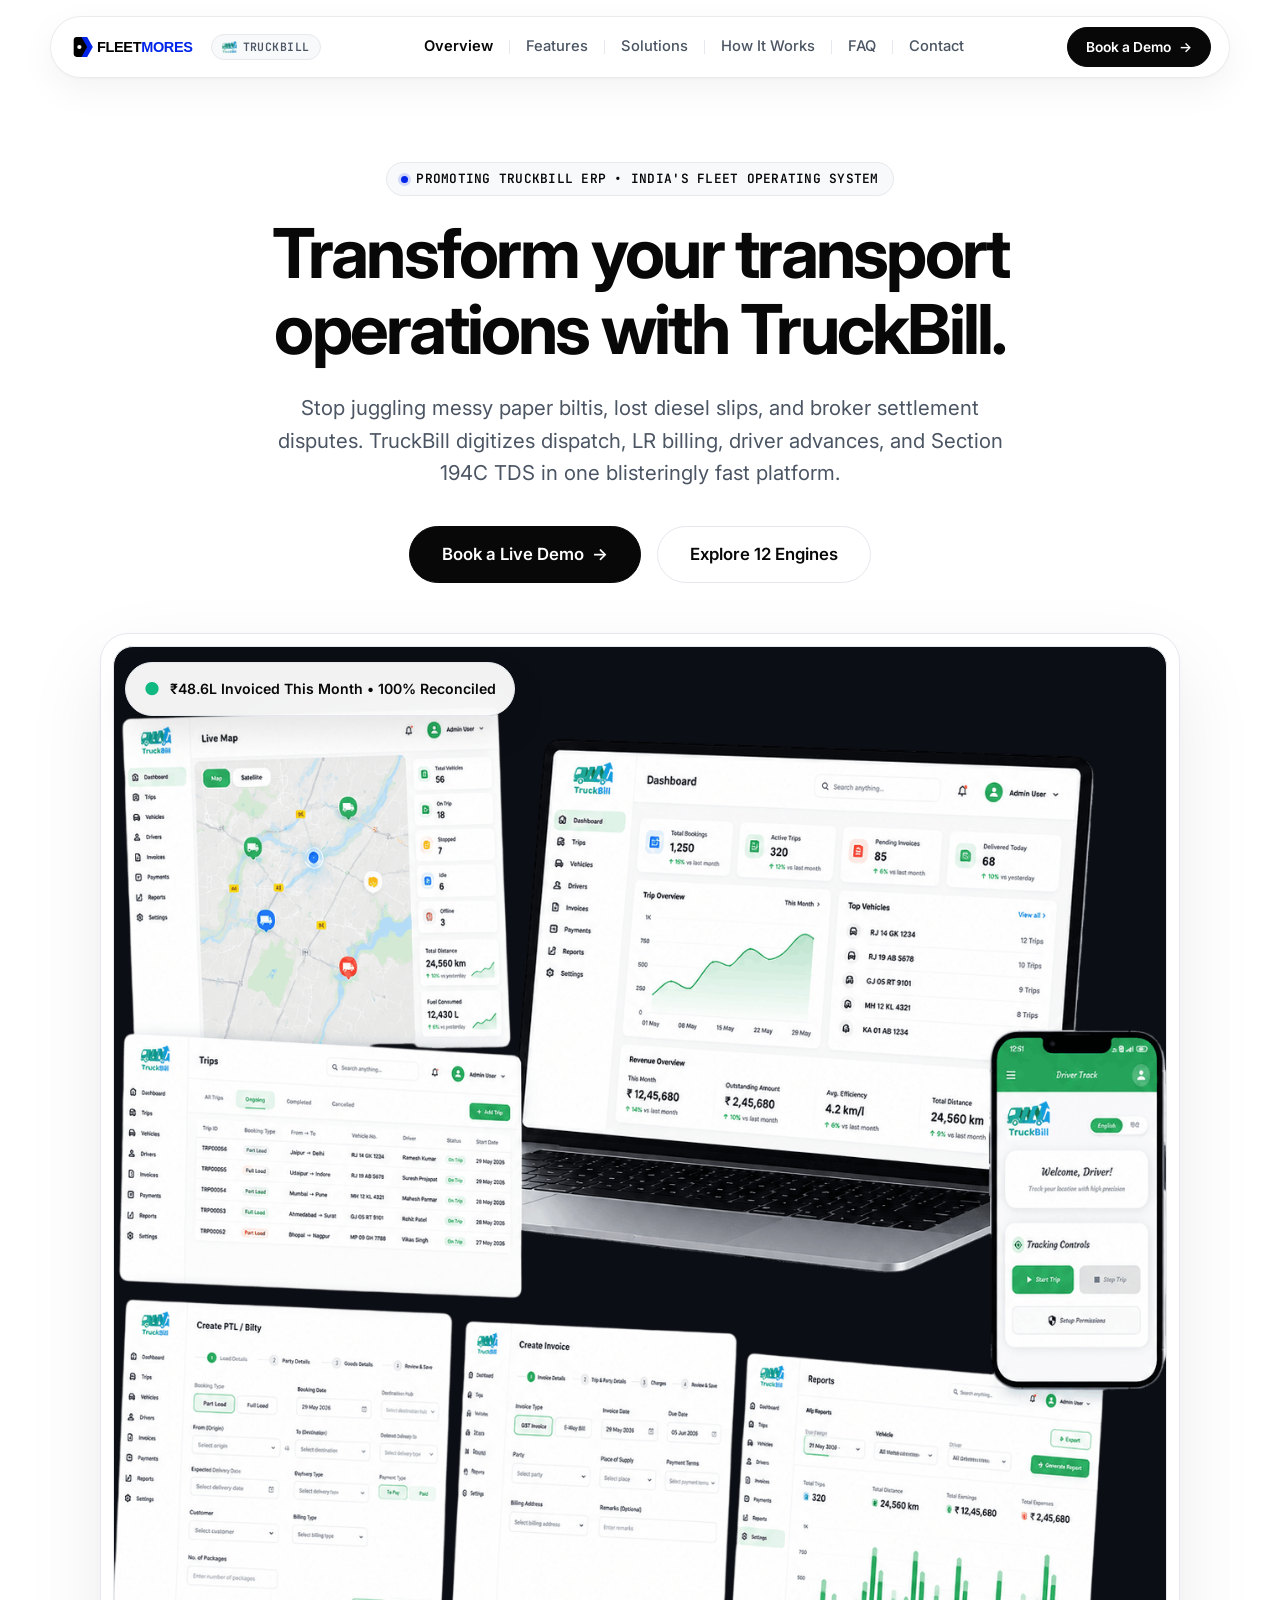
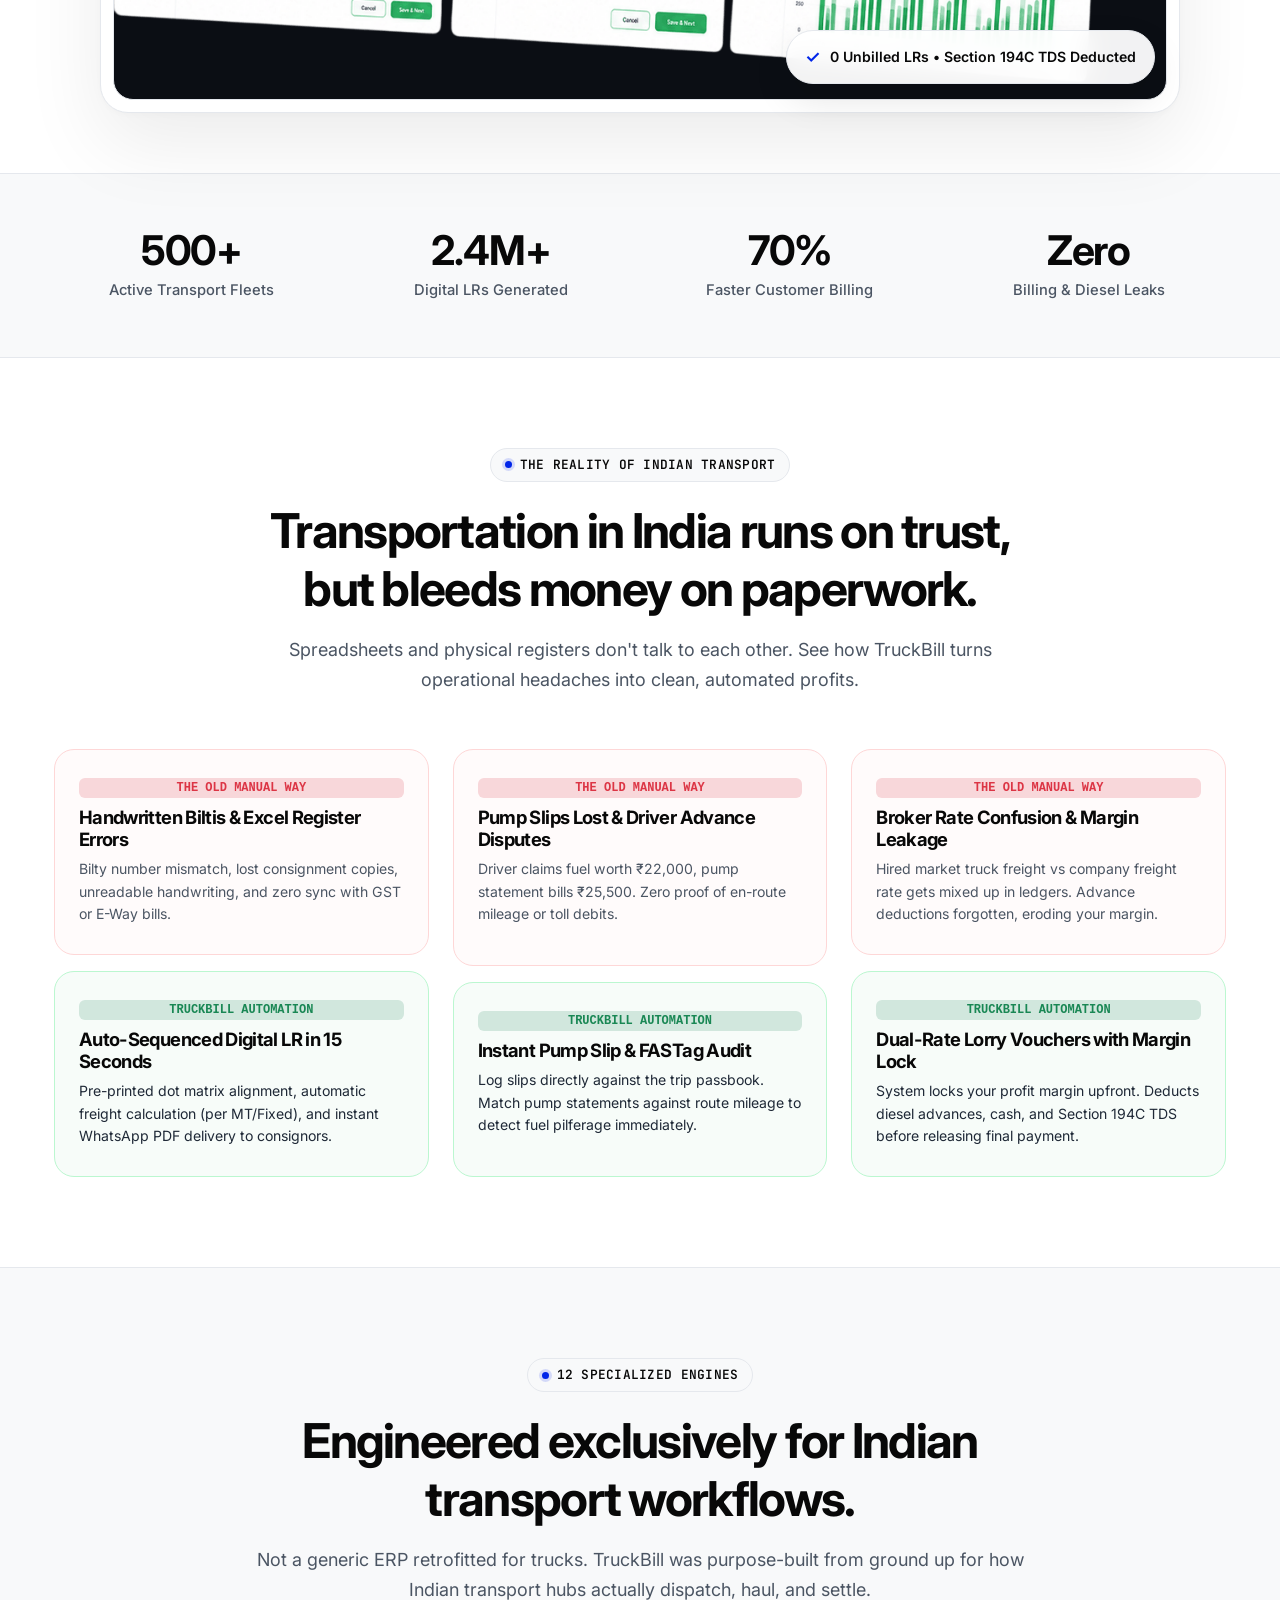
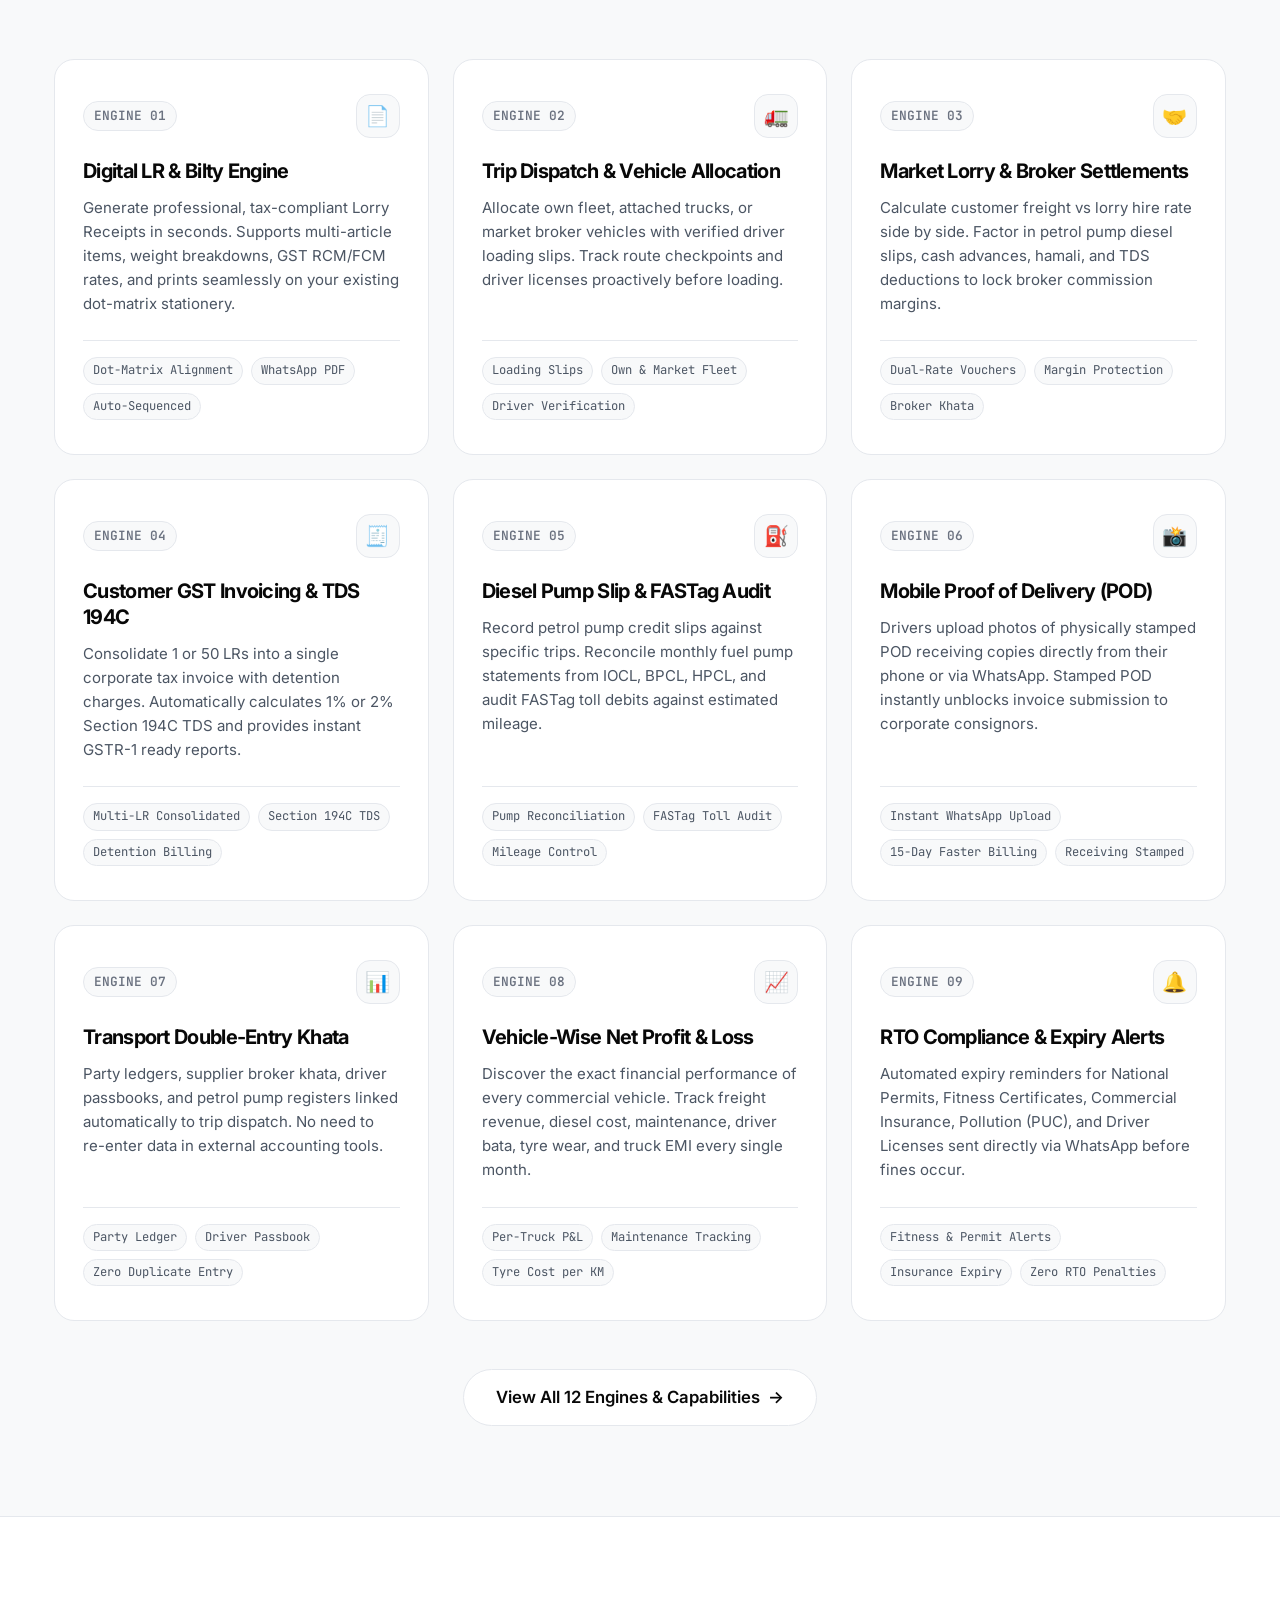
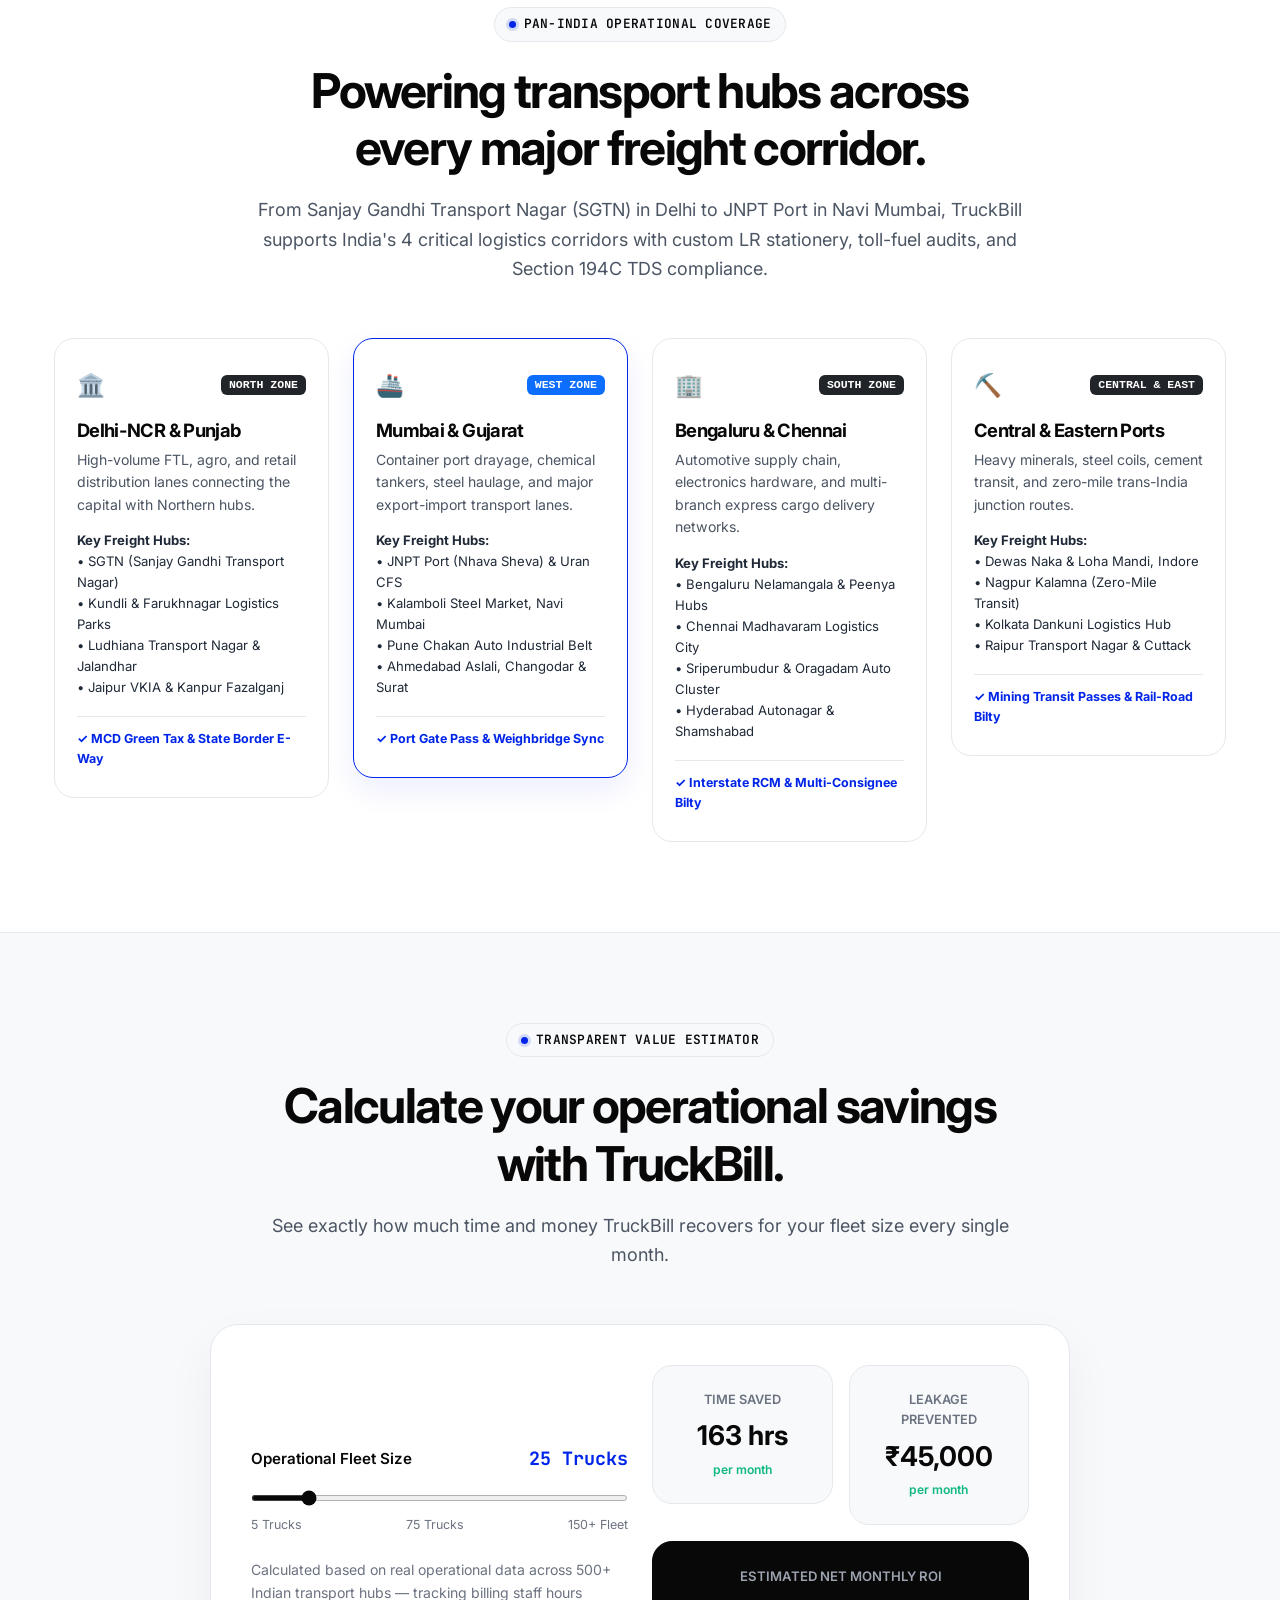
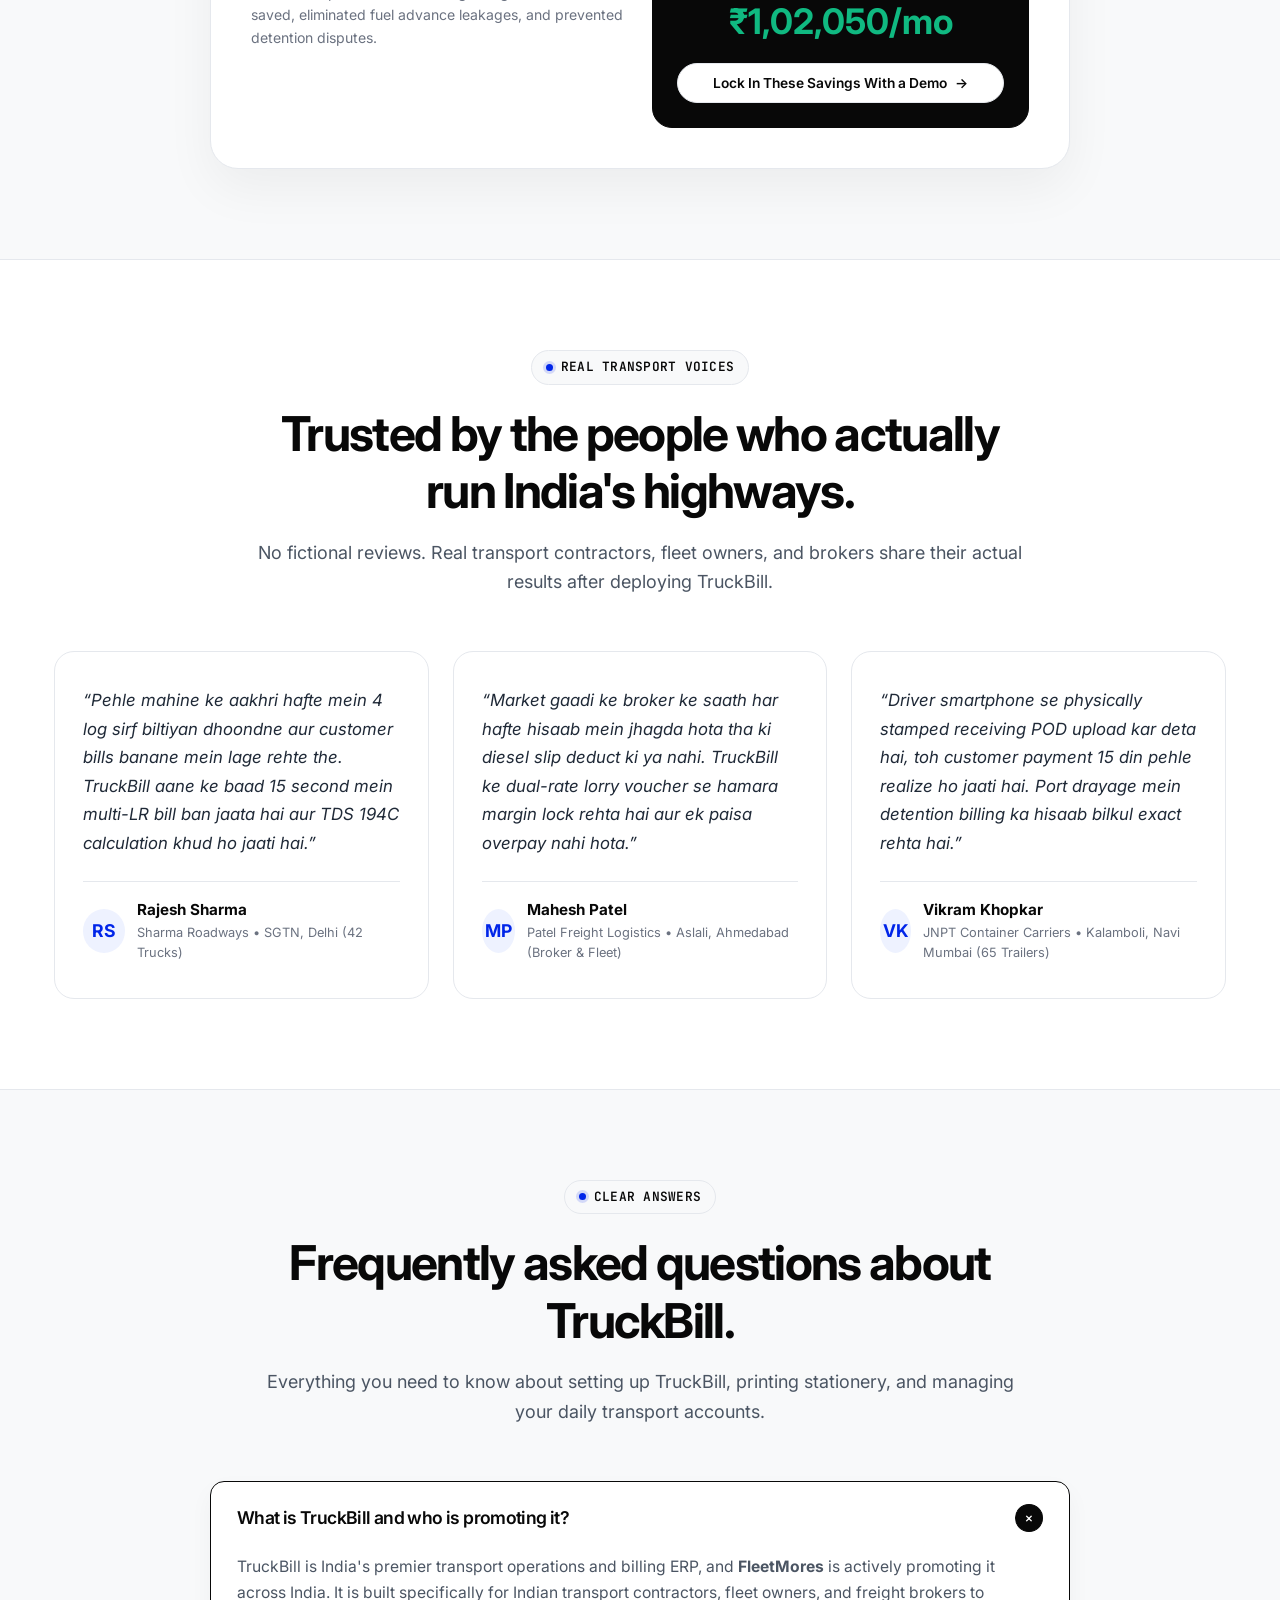
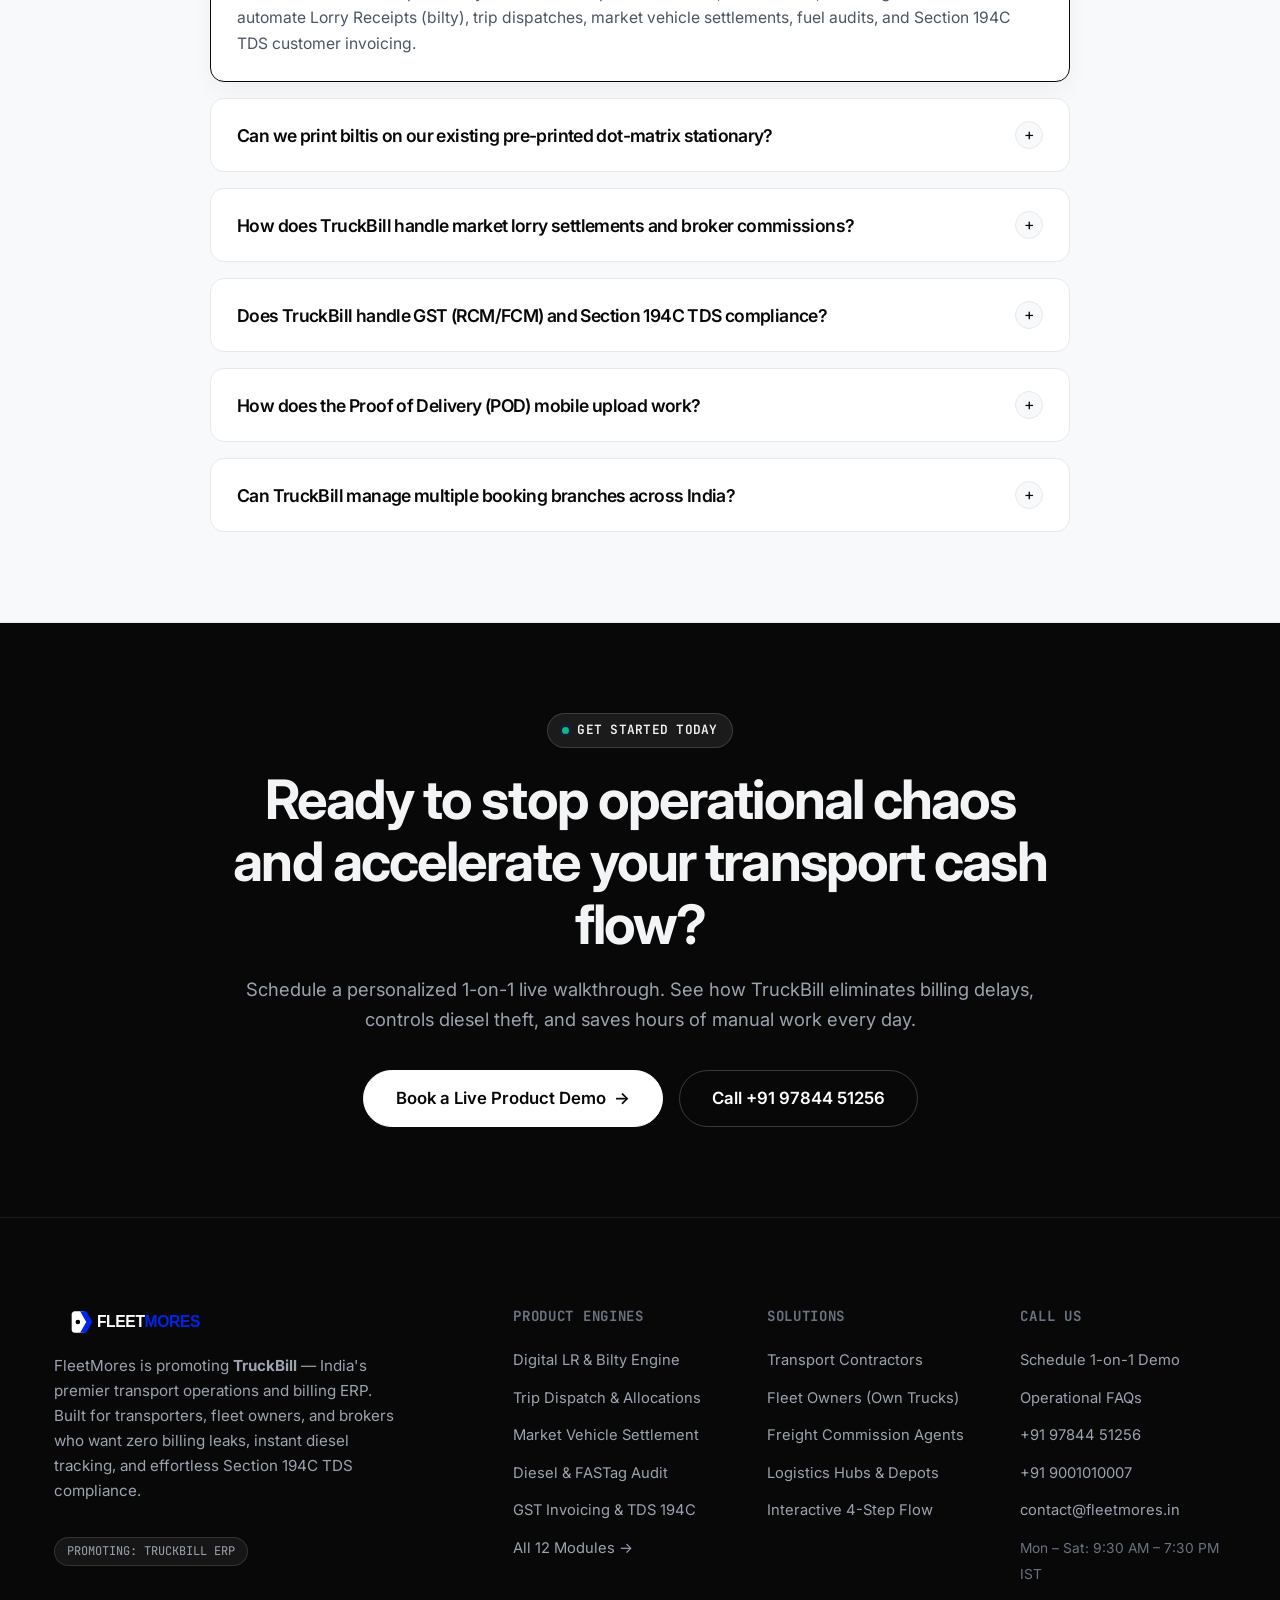
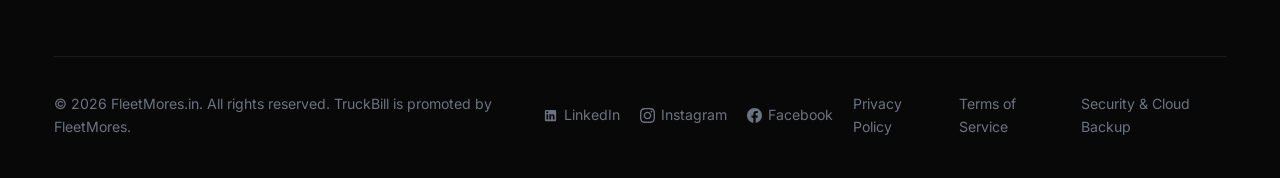
==== commit b677ebd6: "feat: add contact numbers +91 97844 51256, +91 9001010007, official social links and 7-field easy de" ====
--- a/index.html
+++ b/index.html
@@ -89,7 +89,7 @@
       },
       "contactPoint": {
         "@type": "ContactPoint",
-        "telephone": "+91-8000-553-311",
+        "telephone": "+91-97844-51256",
         "contactType": "sales",
         "areaServed": "IN"
       },
@@ -918,8 +918,8 @@
             <button class="btn-nf btn-nf-primary btn-nf-lg" style="background: #FFFFFF; color: #080808; border-color: #FFFFFF;" data-open-demo>
               <span>Book a Live Product Demo</span> <span class="btn-arrow">→</span>
             </button>
-            <a href="tel:+918000553311" class="btn-nf btn-nf-secondary btn-nf-lg" style="background: transparent; color: #FFFFFF; border-color: rgba(255,255,255,0.2);">
-              <span>Call +91 8000 553 311</span>
+            <a href="tel:+919784451256" class="btn-nf btn-nf-secondary btn-nf-lg" style="background: transparent; color: #FFFFFF; border-color: rgba(255,255,255,0.2);">
+              <span>Call +91 97844 51256</span>
             </a>
           </div>
         </div>
@@ -967,11 +967,12 @@
         </div>
 
         <div>
-          <h4 class="nf-footer-col-title">Get In Touch</h4>
+          <h4 class="nf-footer-col-title">Call Us</h4>
           <ul class="nf-footer-links">
             <li><a href="contact.html">Schedule 1-on-1 Demo</a></li>
             <li><a href="faq.html">Operational FAQs</a></li>
-            <li><a href="tel:+918000553311">+91 8000 553 311</a></li>
+            <li><a href="tel:+919784451256">+91 97844 51256</a></li>
+            <li><a href="tel:+919001010007">+91 9001010007</a></li>
             <li><a href="mailto:contact@fleetmores.in">contact@fleetmores.in</a></li>
             <li><span style="color: var(--nf-dark-text-muted); font-size: 0.86rem;">Mon – Sat: 9:30 AM – 7:30 PM IST</span></li>
           </ul>
@@ -981,6 +982,20 @@
       <div class="nf-footer-bottom">
         <div>
           © 2026 FleetMores.in. All rights reserved. TruckBill is promoted by FleetMores.
+        </div>
+        <div style="display: flex; align-items: center; gap: 20px;">
+          <a href="https://www.linkedin.com/showcase/truckbill/" target="_blank" rel="noopener" aria-label="LinkedIn" style="display: inline-flex; align-items: center; gap: 6px; color: var(--nf-dark-text-muted); font-size: 0.88rem; text-decoration: none;">
+            <svg width="15" height="15" viewBox="0 0 24 24" fill="currentColor"><path d="M19 3a2 2 0 0 1 2 2v14a2 2 0 0 1-2 2H5a2 2 0 0 1-2-2V5a2 2 0 0 1 2-2h14m-.5 15.5v-5.3a3.26 3.26 0 0 0-3.26-3.26c-.85 0-1.84.52-2.28 1.3v-1.11h-2.79v8.37h2.79v-4.93c0-.77.62-1.4 1.39-1.4a1.4 1.4 0 0 1 1.4 1.4v4.93h2.75M6.88 8.56a1.68 1.68 0 0 0 1.68-1.68c0-.93-.75-1.69-1.68-1.69a1.69 1.69 0 0 0-1.69 1.69c0 .93.76 1.68 1.69 1.68m1.39 9.94v-8.37H5.5v8.37h2.77z"/></svg>
+            <span>LinkedIn</span>
+          </a>
+          <a href="https://www.instagram.com/truckbill.in/" target="_blank" rel="noopener" aria-label="Instagram" style="display: inline-flex; align-items: center; gap: 6px; color: var(--nf-dark-text-muted); font-size: 0.88rem; text-decoration: none;">
+            <svg width="15" height="15" viewBox="0 0 24 24" fill="currentColor"><path d="M12 2.163c3.204 0 3.584.012 4.85.07 3.252.148 4.771 1.691 4.919 4.919.058 1.265.069 1.645.069 4.849 0 3.205-.012 3.584-.069 4.849-.149 3.225-1.664 4.771-4.919 4.919-1.266.058-1.644.07-4.85.07-3.204 0-3.584-.012-4.849-.07-3.26-.149-4.771-1.699-4.919-4.92-.058-1.265-.07-1.644-.07-4.849 0-3.204.013-3.583.07-4.849.149-3.227 1.664-4.771 4.919-4.919 1.266-.057 1.645-.069 4.849-.069zm0-2.163c-3.259 0-3.667.014-4.947.072-4.358.2-6.78 2.618-6.98 6.98-.059 1.281-.073 1.689-.073 4.948 0 3.259.014 3.668.072 4.948.2 4.358 2.618 6.78 6.98 6.98 1.281.058 1.689.072 4.948.072 3.259 0 3.668-.014 4.948-.072 4.354-.2 6.782-2.618 6.979-6.98.059-1.28.073-1.689.073-4.948 0-3.259-.014-3.667-.072-4.947-.196-4.354-2.617-6.78-6.979-6.98-1.281-.059-1.69-.073-4.949-.073zm0 5.838c-3.403 0-6.162 2.759-6.162 6.162s2.759 6.163 6.162 6.163 6.162-2.759 6.162-6.163c0-3.403-2.759-6.162-6.162-6.162zm0 10.162c-2.209 0-4-1.79-4-4 0-2.209 1.791-4 4-4s4 1.791 4 4c0 2.21-1.791 4-4 4zm6.406-11.845c-.796 0-1.441.645-1.441 1.44s.645 1.44 1.441 1.44c.795 0 1.439-.645 1.439-1.44s-.644-1.44-1.439-1.44z"/></svg>
+            <span>Instagram</span>
+          </a>
+          <a href="https://www.facebook.com/profile.php?id=61593975432299" target="_blank" rel="noopener" aria-label="Facebook" style="display: inline-flex; align-items: center; gap: 6px; color: var(--nf-dark-text-muted); font-size: 0.88rem; text-decoration: none;">
+            <svg width="15" height="15" viewBox="0 0 24 24" fill="currentColor"><path d="M24 12.073c0-6.627-5.373-12-12-12s-12 5.373-12 12c0 5.99 4.388 10.954 10.125 11.854v-8.385H7.078v-3.47h3.047V9.43c0-3.007 1.792-4.669 4.533-4.669 1.312 0 2.686.235 2.686.235v2.953H15.83c-1.491 0-1.956.925-1.956 1.874v2.25h3.328l-.532 3.47h-2.796v8.385C19.612 23.027 24 18.062 24 12.073z"/></svg>
+            <span>Facebook</span>
+          </a>
         </div>
         <div style="display: flex; gap: 24px;">
           <a href="contact.html">Privacy Policy</a>
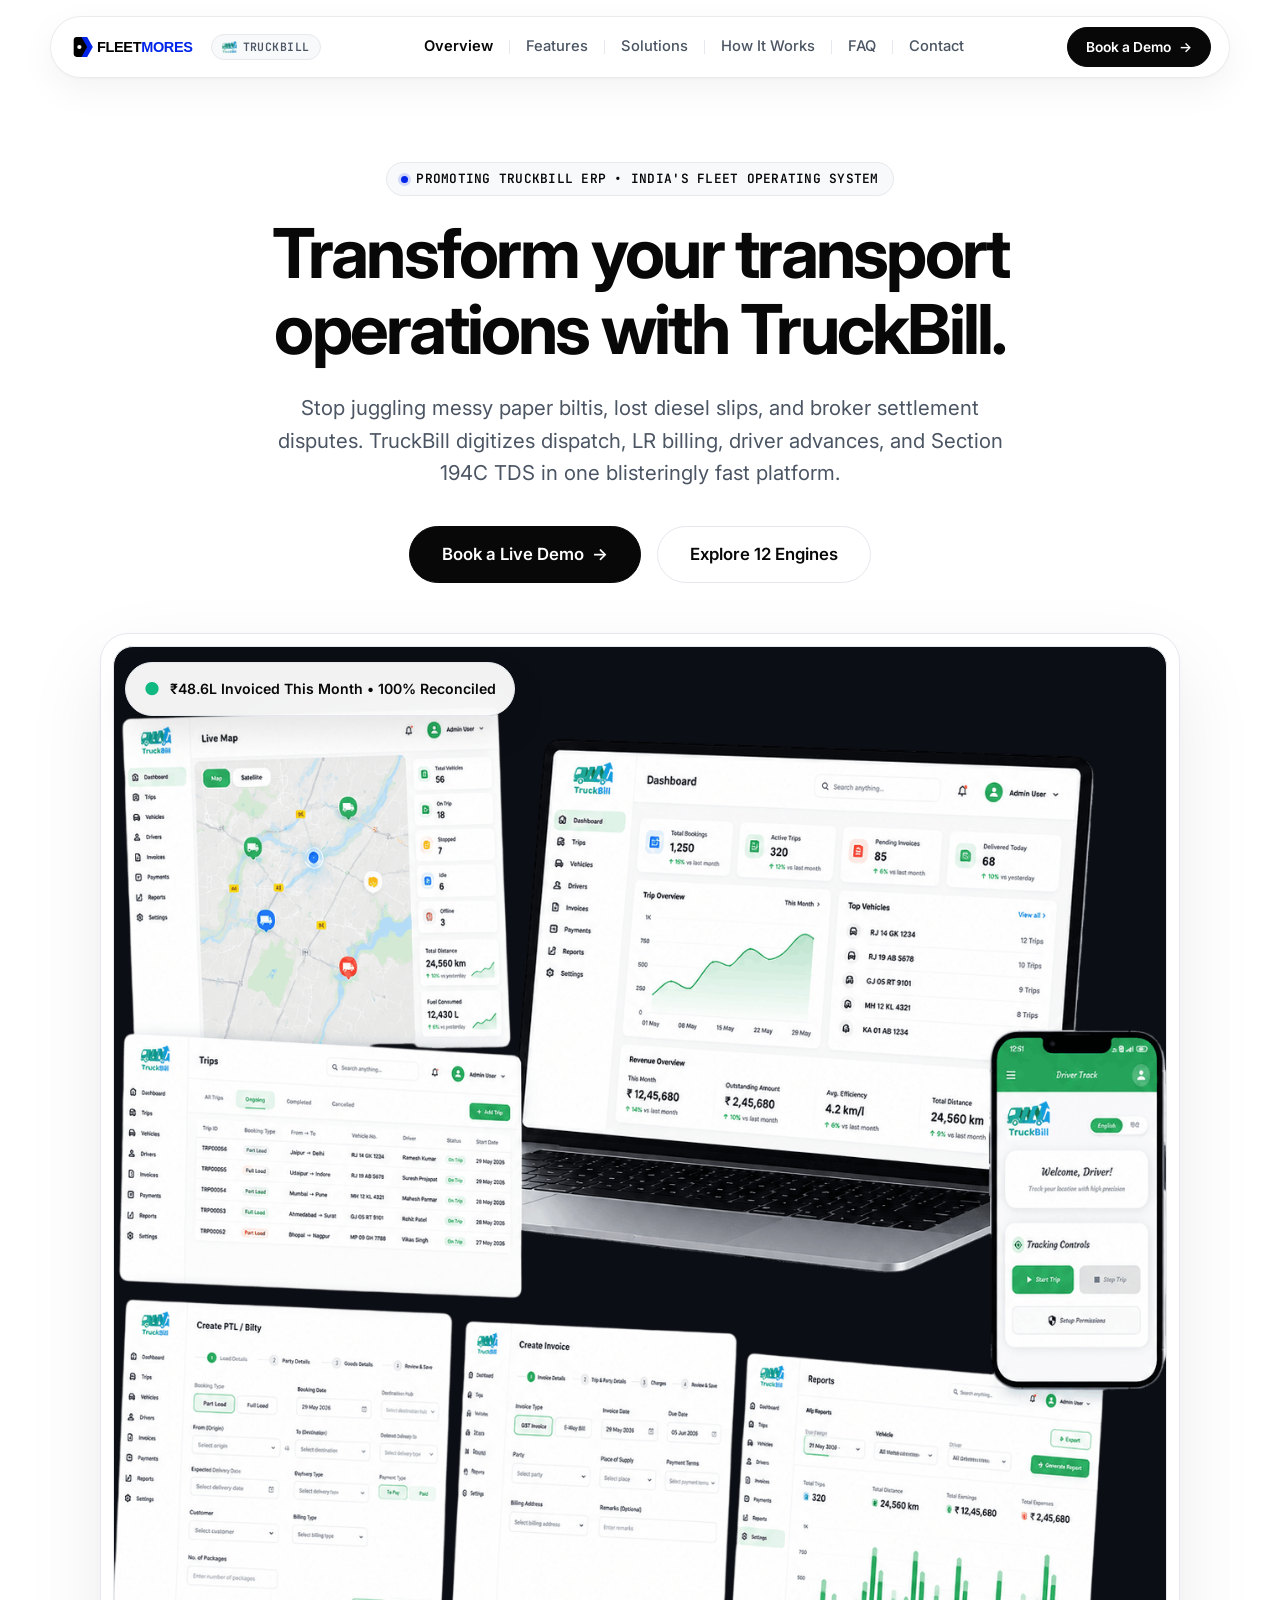
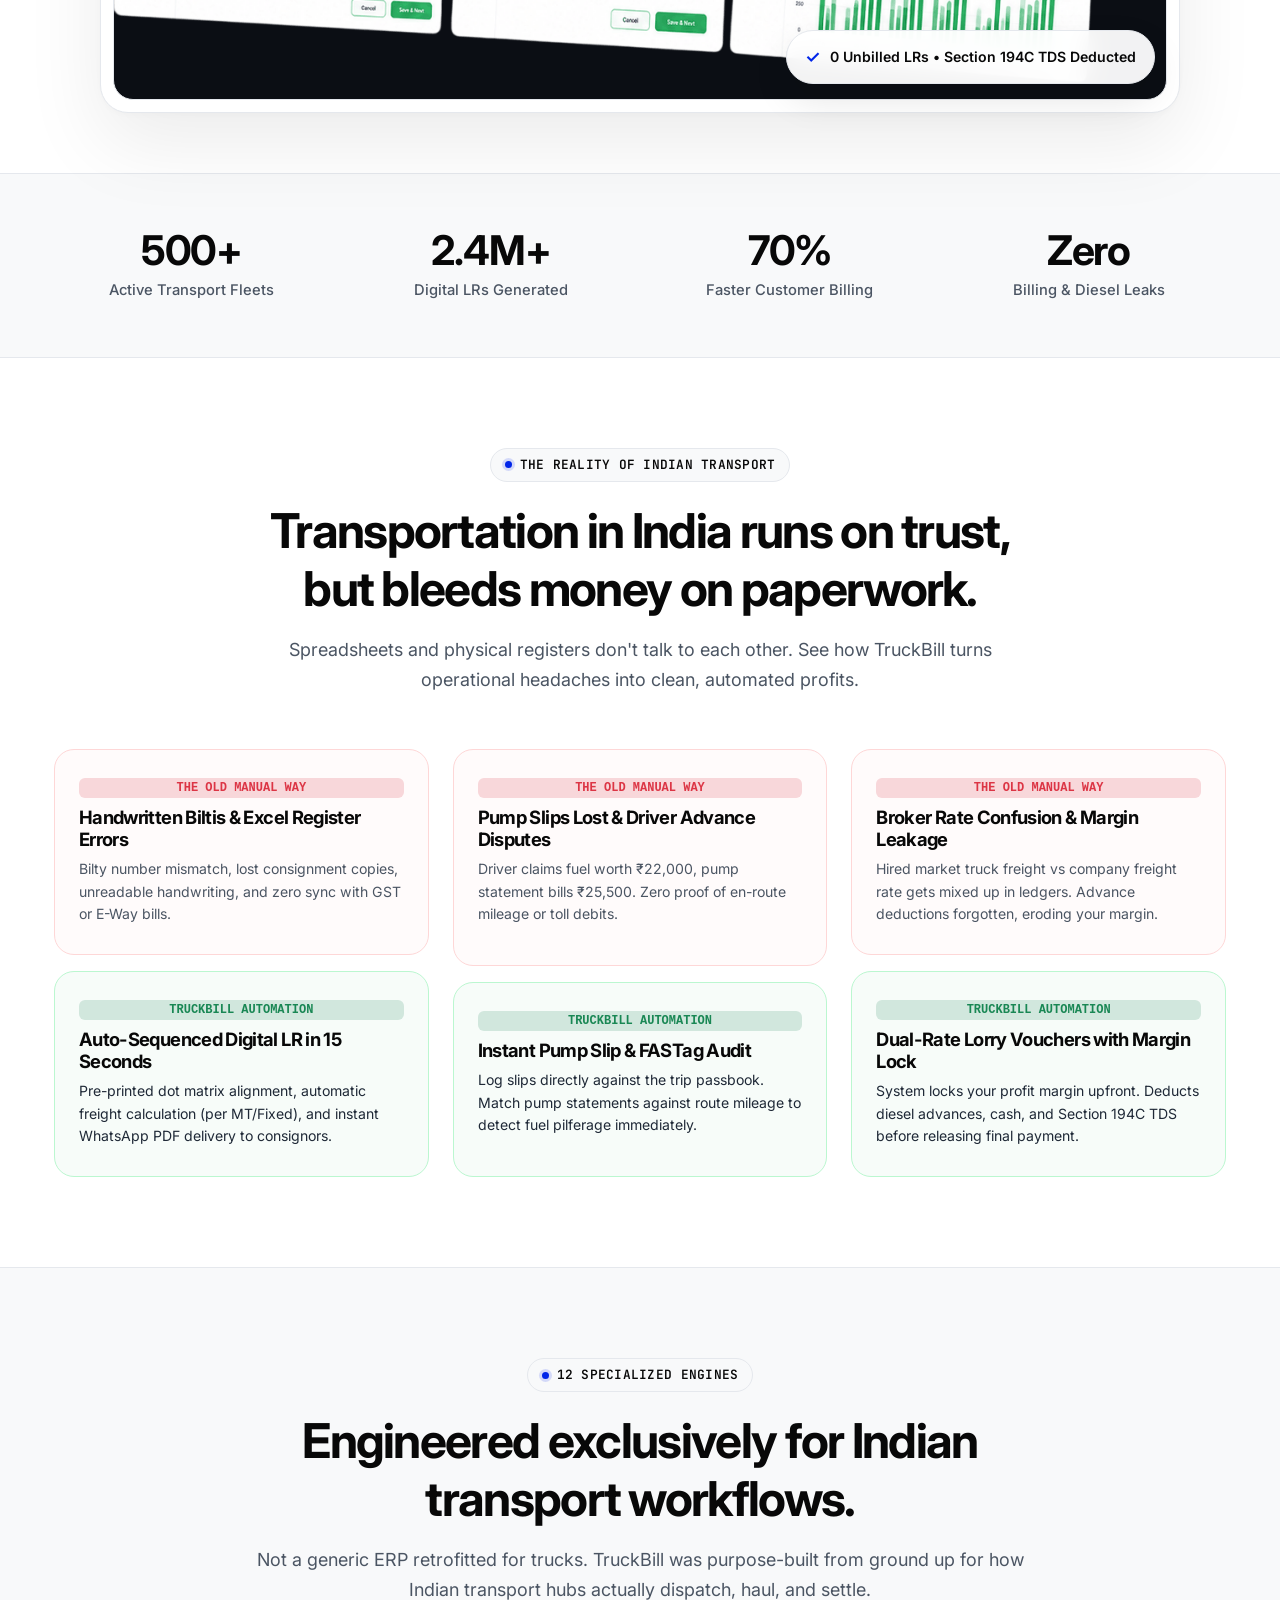
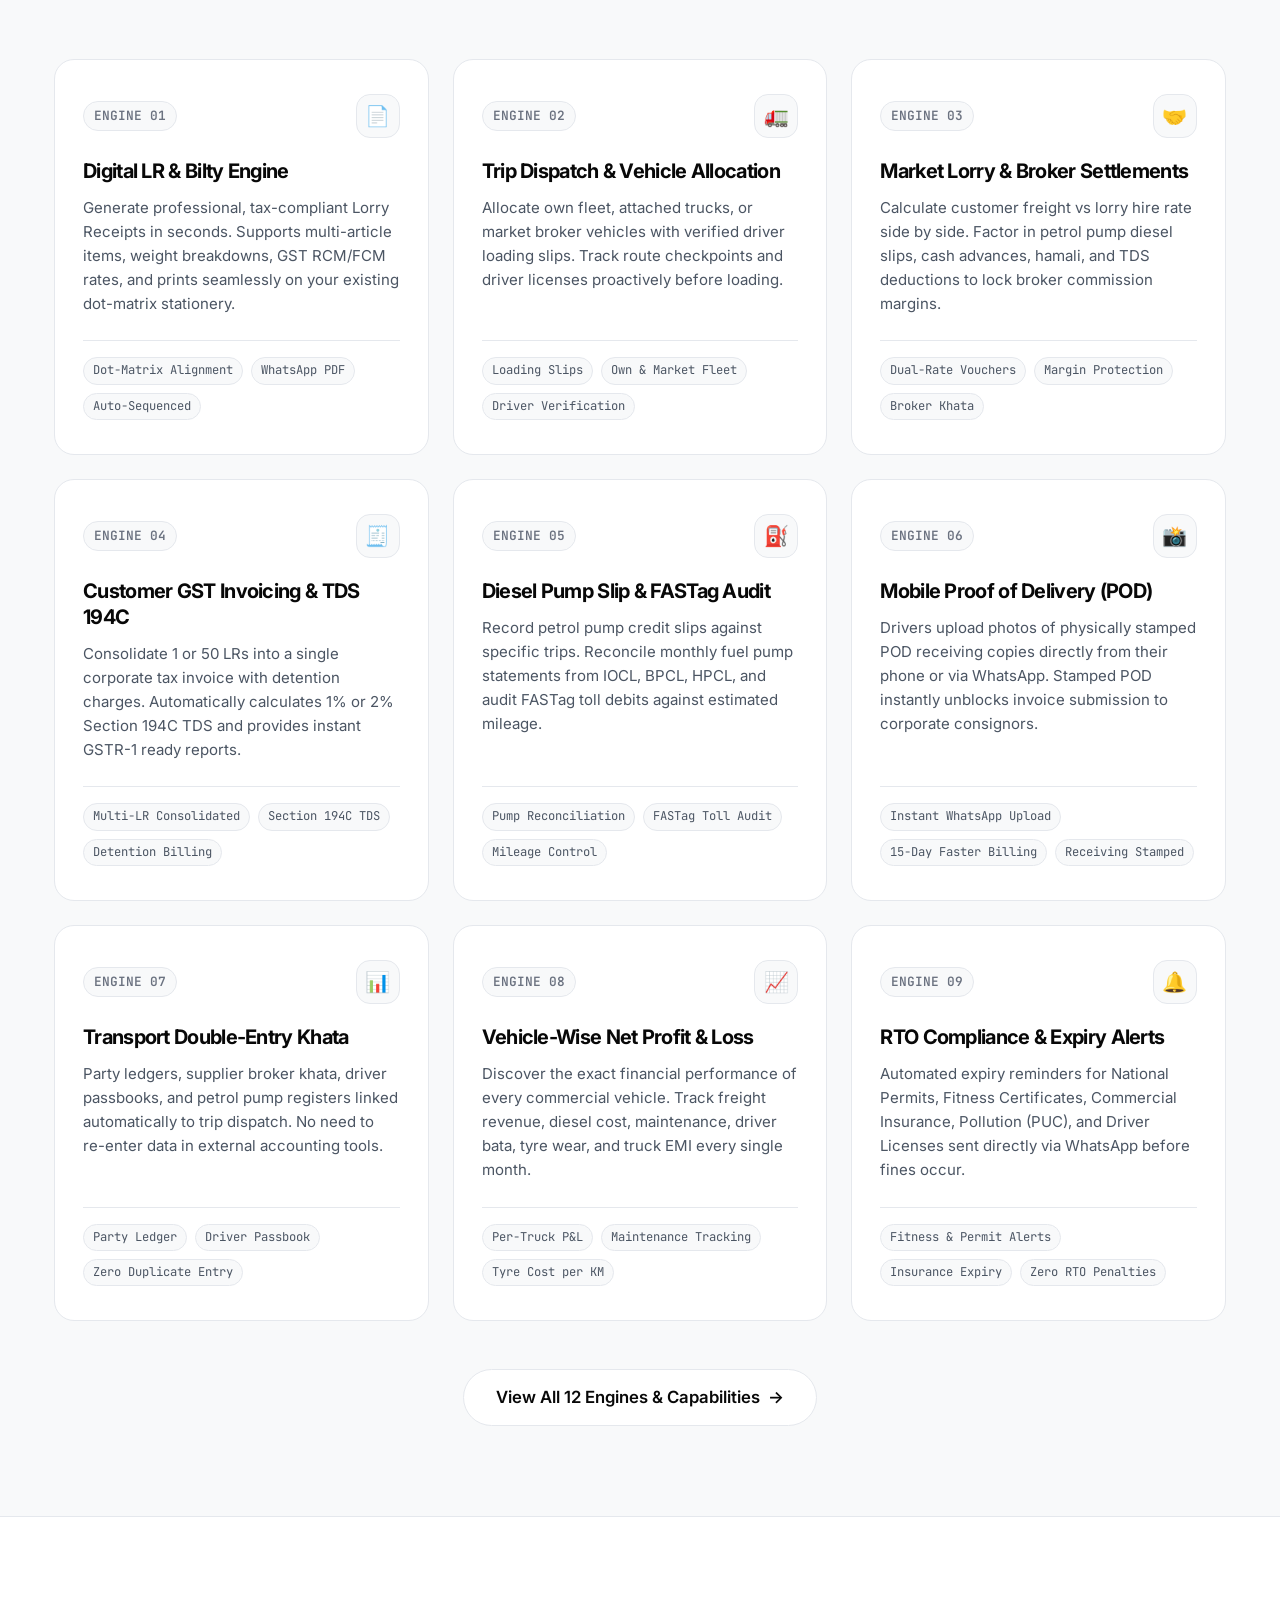
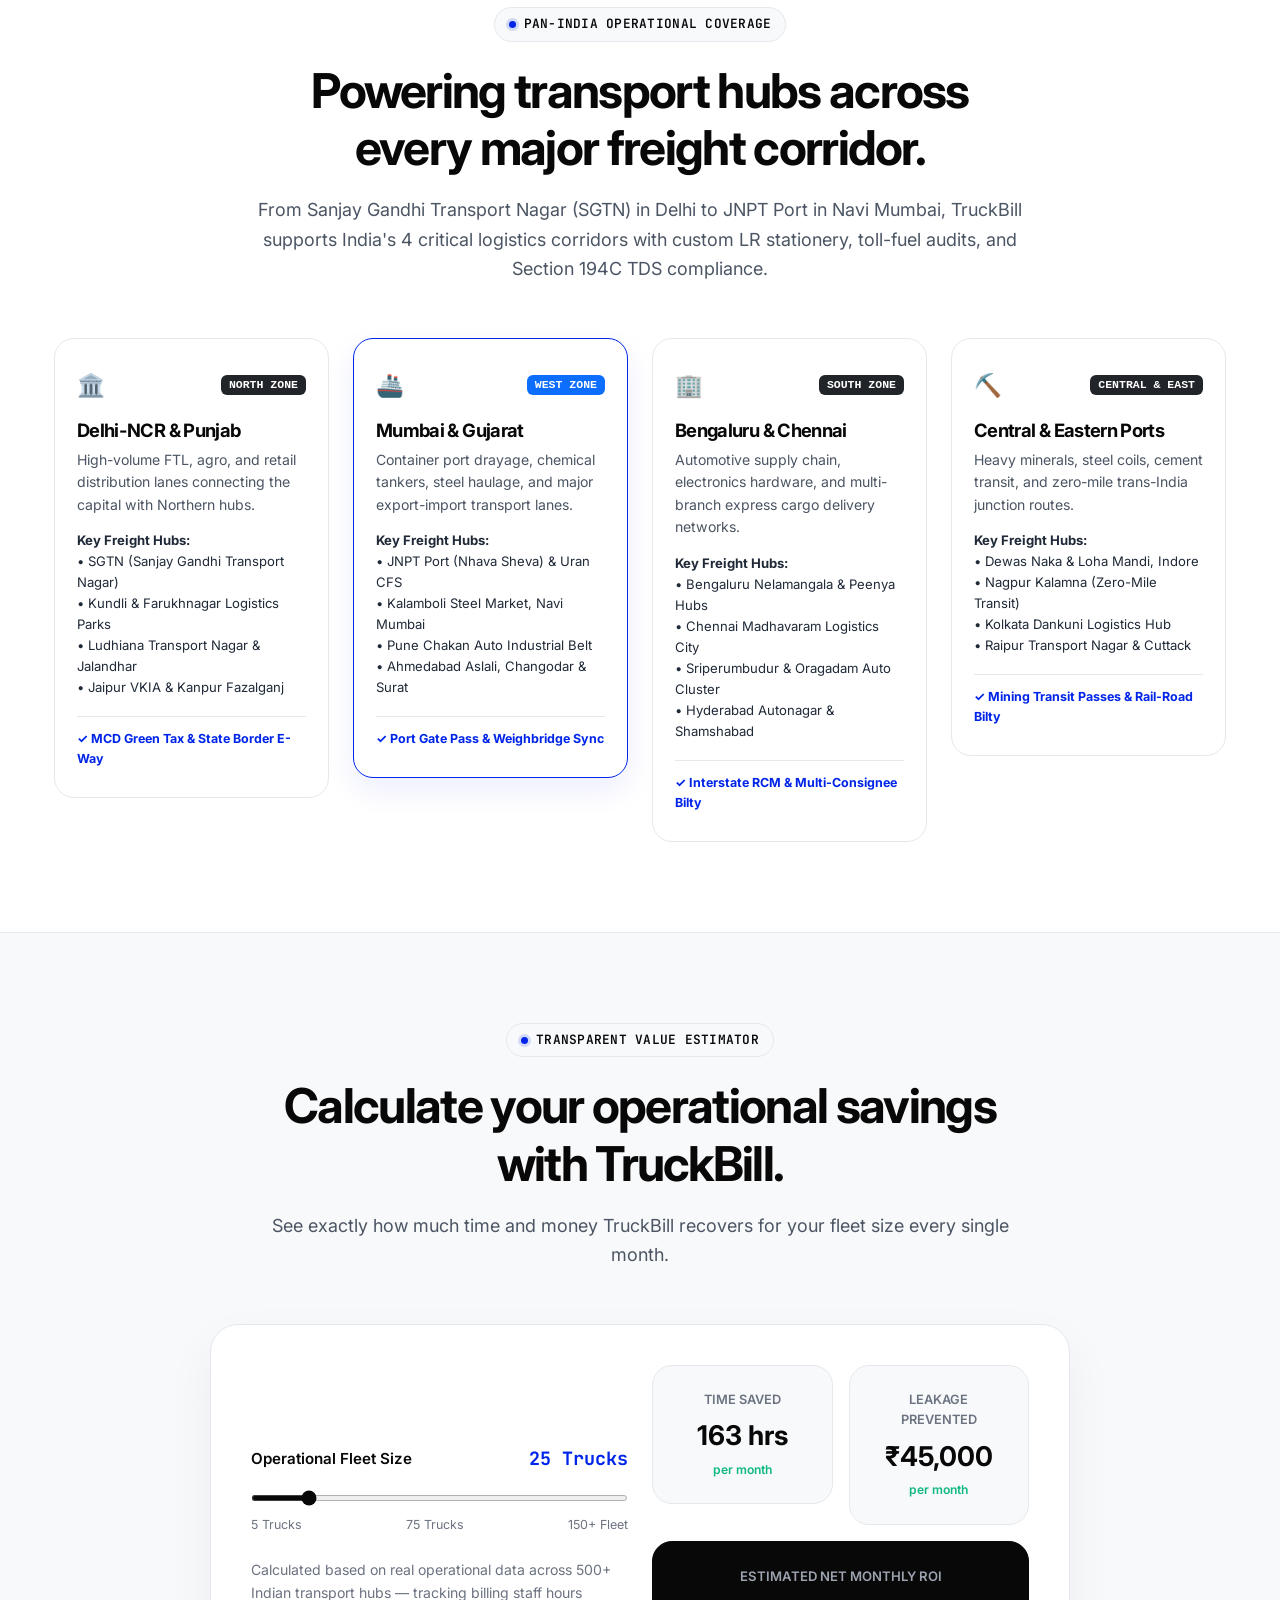
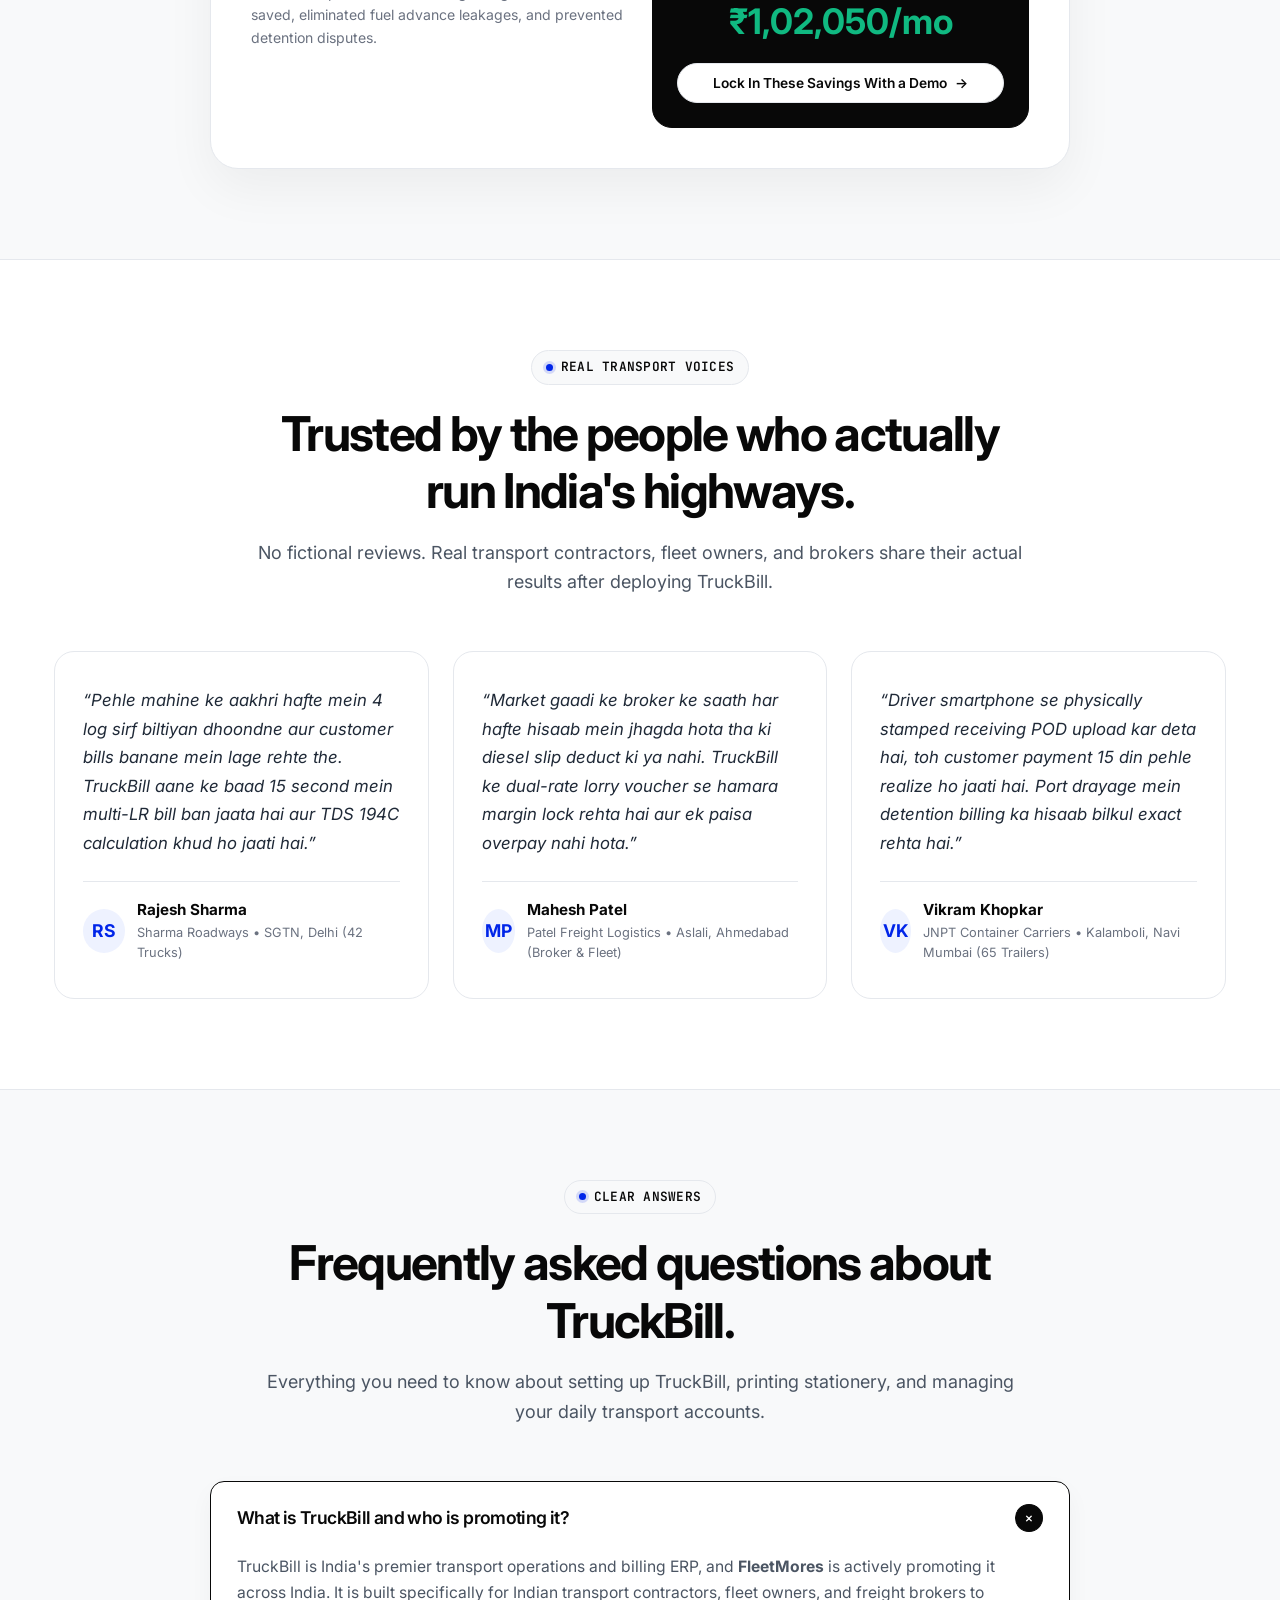
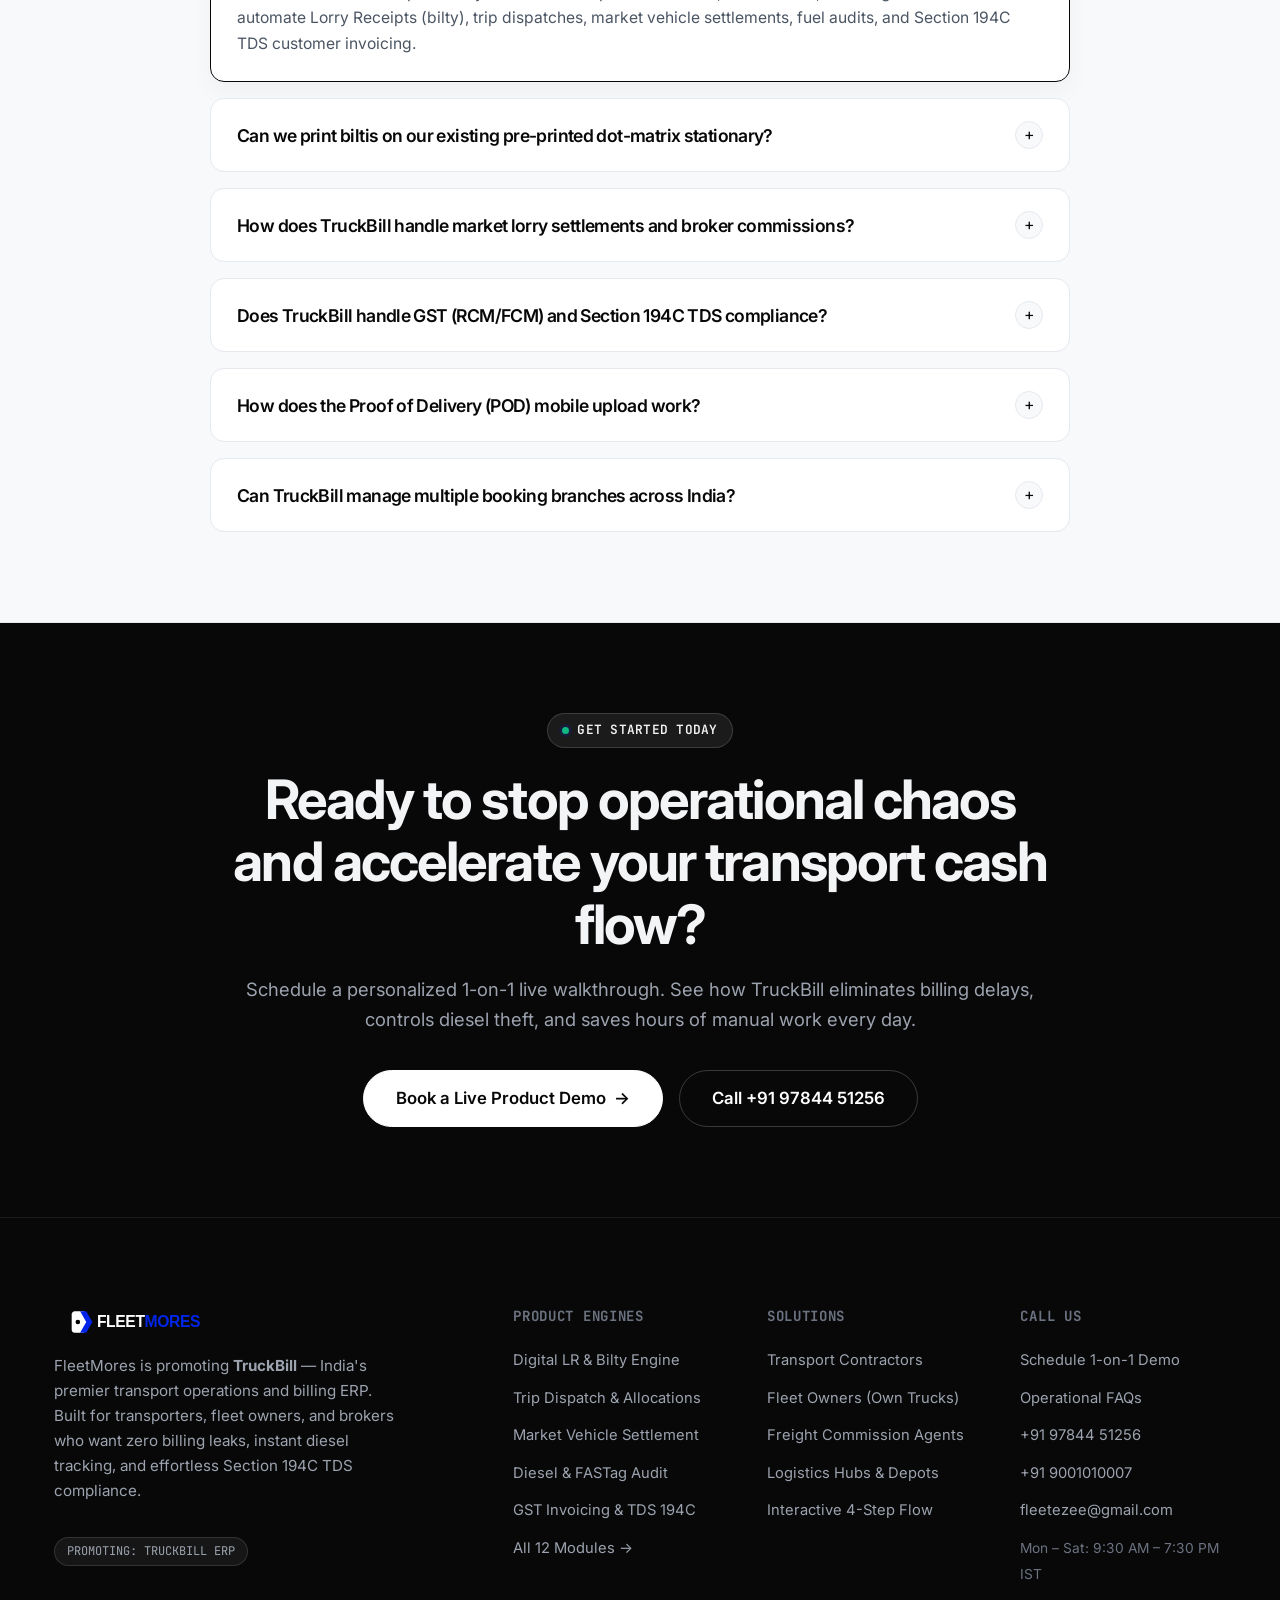
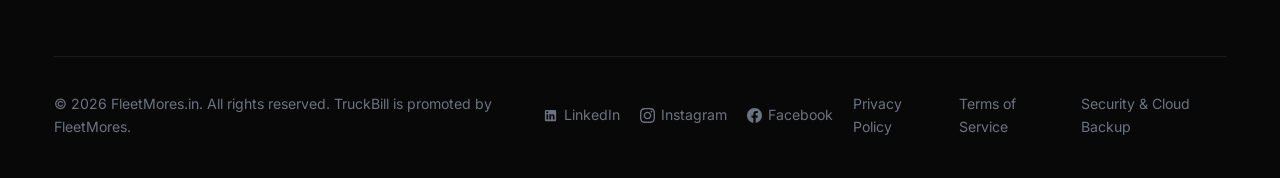
==== commit 2984ca7c: "feat: update contact email to fleetezee@gmail.com" ====
--- a/index.html
+++ b/index.html
@@ -973,7 +973,7 @@
             <li><a href="faq.html">Operational FAQs</a></li>
             <li><a href="tel:+919784451256">+91 97844 51256</a></li>
             <li><a href="tel:+919001010007">+91 9001010007</a></li>
-            <li><a href="mailto:contact@fleetmores.in">contact@fleetmores.in</a></li>
+            <li><a href="mailto:fleetezee@gmail.com">fleetezee@gmail.com</a></li>
             <li><span style="color: var(--nf-dark-text-muted); font-size: 0.86rem;">Mon – Sat: 9:30 AM – 7:30 PM IST</span></li>
           </ul>
         </div>
@@ -1021,54 +1021,61 @@
         </p>
       </div>
 
-      <form onsubmit="return handleDemoSubmit(event);">
-        <div class="nf-form-group">
-          <label class="nf-form-label" for="demoName">Your Full Name *</label>
-          <input type="text" class="nf-form-input" id="demoName" required placeholder="e.g. Rajesh Sharma">
-        </div>
-        <div class="nf-form-group">
-          <label class="nf-form-label" for="demoPhone">Mobile / WhatsApp Number *</label>
-          <input type="tel" class="nf-form-input" id="demoPhone" required placeholder="e.g. 98765 43210">
-        </div>
-        <div class="nf-form-group">
-          <label class="nf-form-label" for="demoCompany">Transport Company / Firm Name *</label>
-          <input type="text" class="nf-form-input" id="demoCompany" required placeholder="e.g. Sharma Roadways Pvt Ltd">
-        </div>
-        <div class="row g-2">
-          <div class="col-6">
+            <form id="demoBookingForm" onsubmit="return handleDemoSubmit(event);">
+        <div class="row g-3">
+          <div class="col-12 col-md-6">
             <div class="nf-form-group">
-              <label class="nf-form-label" for="demoFleetSize">Fleet / Monthly LRs</label>
-              <select class="nf-form-select" id="demoFleetSize">
-                <option value="1-10">1 – 10 Trucks / LRs</option>
-                <option value="11-30">11 – 30 Trucks</option>
-                <option value="31-100" selected>31 – 100 Trucks</option>
-                <option value="100+">100+ Enterprise Fleet</option>
-                <option value="broker">Broker / Commission Agency</option>
-              </select>
-            </div>
-          </div>
-          <div class="col-6">
+              <label class="nf-form-label" for="demoName">Name *</label>
+              <input type="text" class="nf-form-input" id="demoName" name="name" required placeholder="e.g. Rajesh Sharma" autocomplete="name">
+            </div>
+          </div>
+          <div class="col-12 col-md-6">
             <div class="nf-form-group">
-              <label class="nf-form-label" for="demoSlot">Preferred Time</label>
-              <select class="nf-form-select" id="demoSlot">
-                <option value="Today Afternoon">Today Afternoon</option>
-                <option value="Tomorrow Morning">Tomorrow Morning</option>
-                <option value="Tomorrow Afternoon">Tomorrow Afternoon</option>
-                <option value="Custom Time">Call me anytime</option>
-              </select>
-            </div>
-          </div>
-        </div>
-
-        <div style="margin-top: 18px;">
+              <label class="nf-form-label" for="demoEmail">Email *</label>
+              <input type="email" class="nf-form-input" id="demoEmail" name="email" required placeholder="e.g. rajesh@company.com" autocomplete="email">
+            </div>
+          </div>
+          <div class="col-12 col-md-6">
+            <div class="nf-form-group">
+              <label class="nf-form-label" for="demoPhone">Mobile *</label>
+              <input type="tel" class="nf-form-input" id="demoPhone" name="phone" required placeholder="e.g. 98765 43210" autocomplete="tel">
+            </div>
+          </div>
+          <div class="col-12 col-md-6">
+            <div class="nf-form-group">
+              <label class="nf-form-label" for="demoCompany">Company *</label>
+              <input type="text" class="nf-form-input" id="demoCompany" name="company" required placeholder="e.g. Sharma Roadways Pvt Ltd" autocomplete="organization">
+            </div>
+          </div>
+          <div class="col-12 col-md-6">
+            <div class="nf-form-group">
+              <label class="nf-form-label" for="demoCity">City *</label>
+              <input type="text" class="nf-form-input" id="demoCity" name="city" required placeholder="e.g. Jaipur, Mumbai, Ahmedabad" autocomplete="address-level2">
+            </div>
+          </div>
+          <div class="col-12 col-md-6">
+            <div class="nf-form-group">
+              <label class="nf-form-label" for="demoState">State *</label>
+              <input type="text" class="nf-form-input" id="demoState" name="state" required placeholder="e.g. Rajasthan, Maharashtra" autocomplete="address-level1">
+            </div>
+          </div>
+          <div class="col-12">
+            <div class="nf-form-group">
+              <label class="nf-form-label" for="demoRemark">Remark <span style="font-weight: 400; color: var(--nf-text-muted); font-size: 0.85rem;">(Optional)</span></label>
+              <textarea class="nf-form-input" id="demoRemark" name="remark" rows="2" placeholder="Any specific requirements or notes (optional)" style="min-height: 70px; resize: vertical;"></textarea>
+            </div>
+          </div>
+        </div>
+
+        <div style="margin-top: 20px;">
           <button type="submit" class="btn-nf btn-nf-primary w-100 py-3" id="demoSubmitBtn">
-            <span>Confirm Live Demo Booking</span> <span class="btn-arrow">→</span>
+            <span>Schedule Free Demo</span> <span class="btn-arrow">→</span>
           </button>
         </div>
 
         <div style="text-align: center; margin-top: 14px;">
-          <span style="font-size: 0.8rem; color: var(--nf-text-muted);">
-            🔒 100% Free • No Credit Card Required • Instant WhatsApp Confirmation
+          <span style="font-size: 0.82rem; color: var(--nf-text-muted);">
+            🔒 100% Free • No Credit Card • Call us: <a href="tel:+919784451256" style="color: var(--nf-black); font-weight: 600;">+91 97844 51256</a> / <a href="tel:+919001010007" style="color: var(--nf-black); font-weight: 600;">+91 9001010007</a>
           </span>
         </div>
       </form>
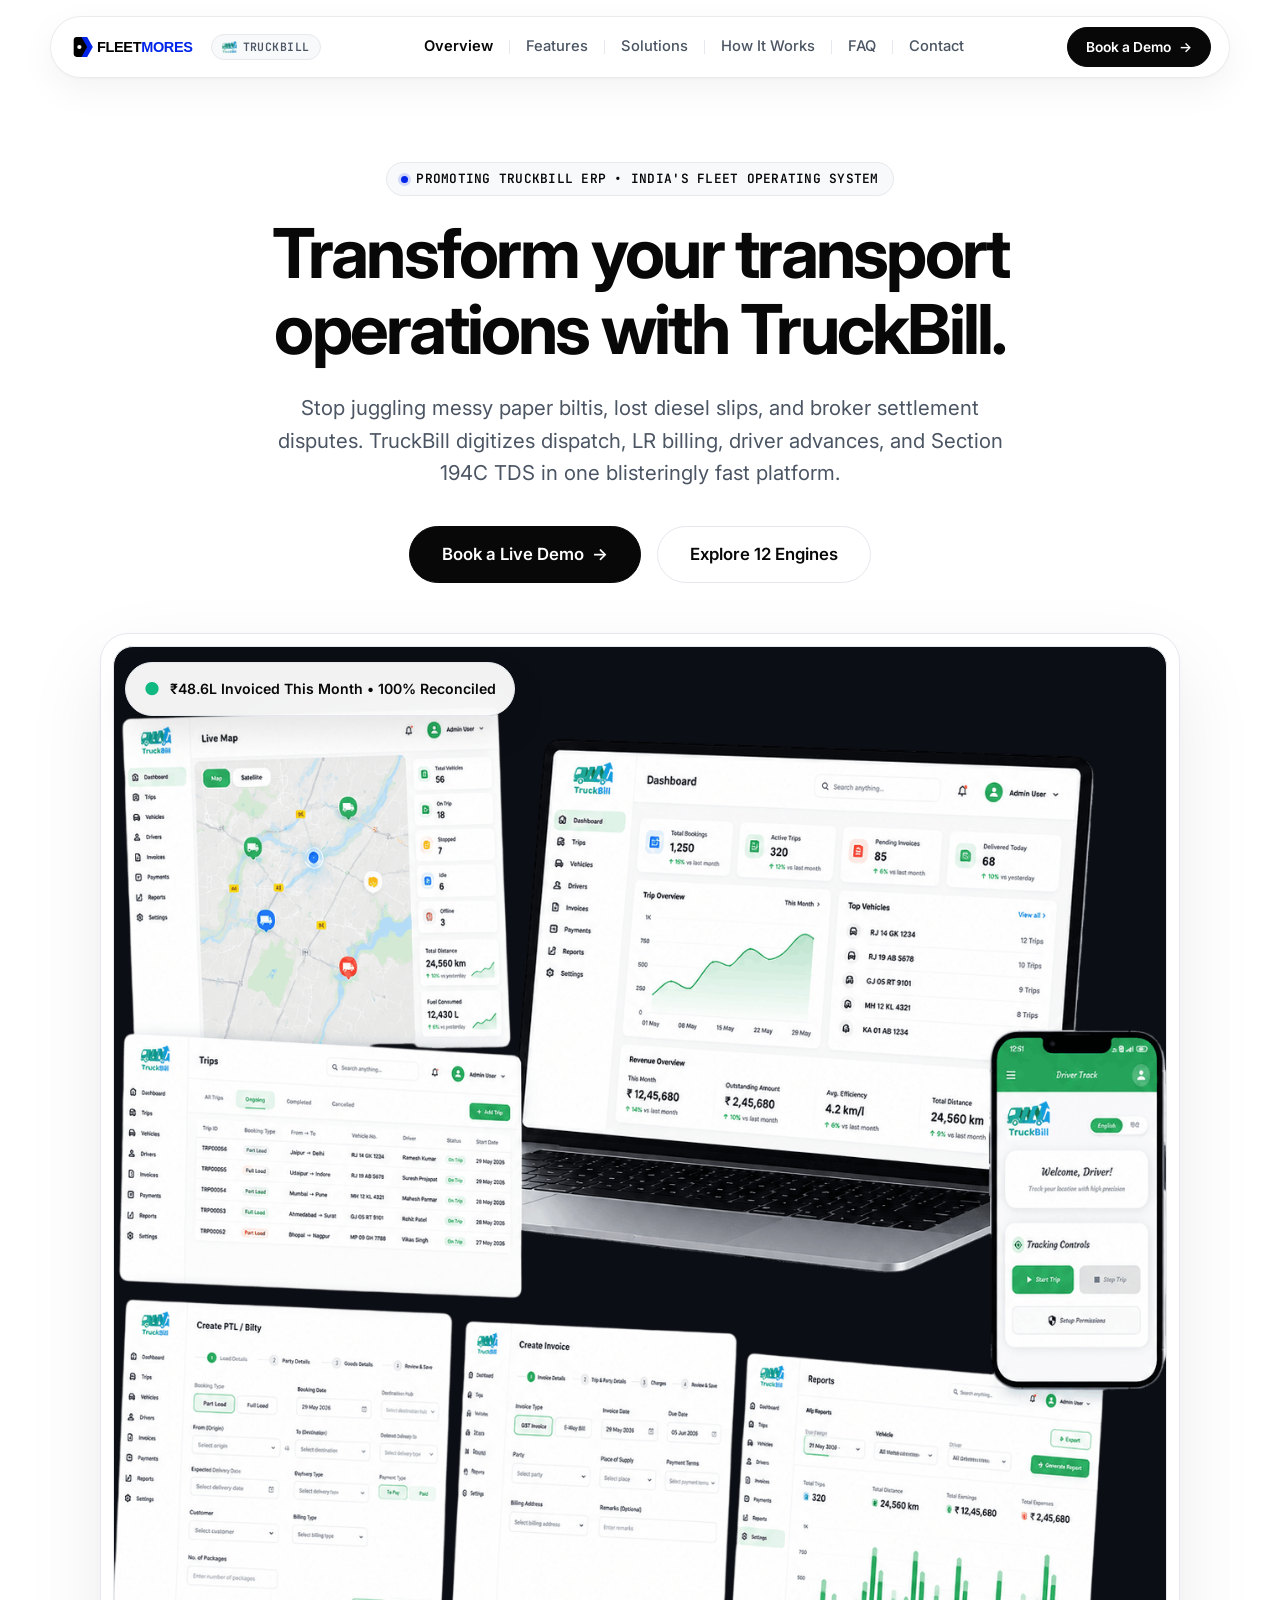
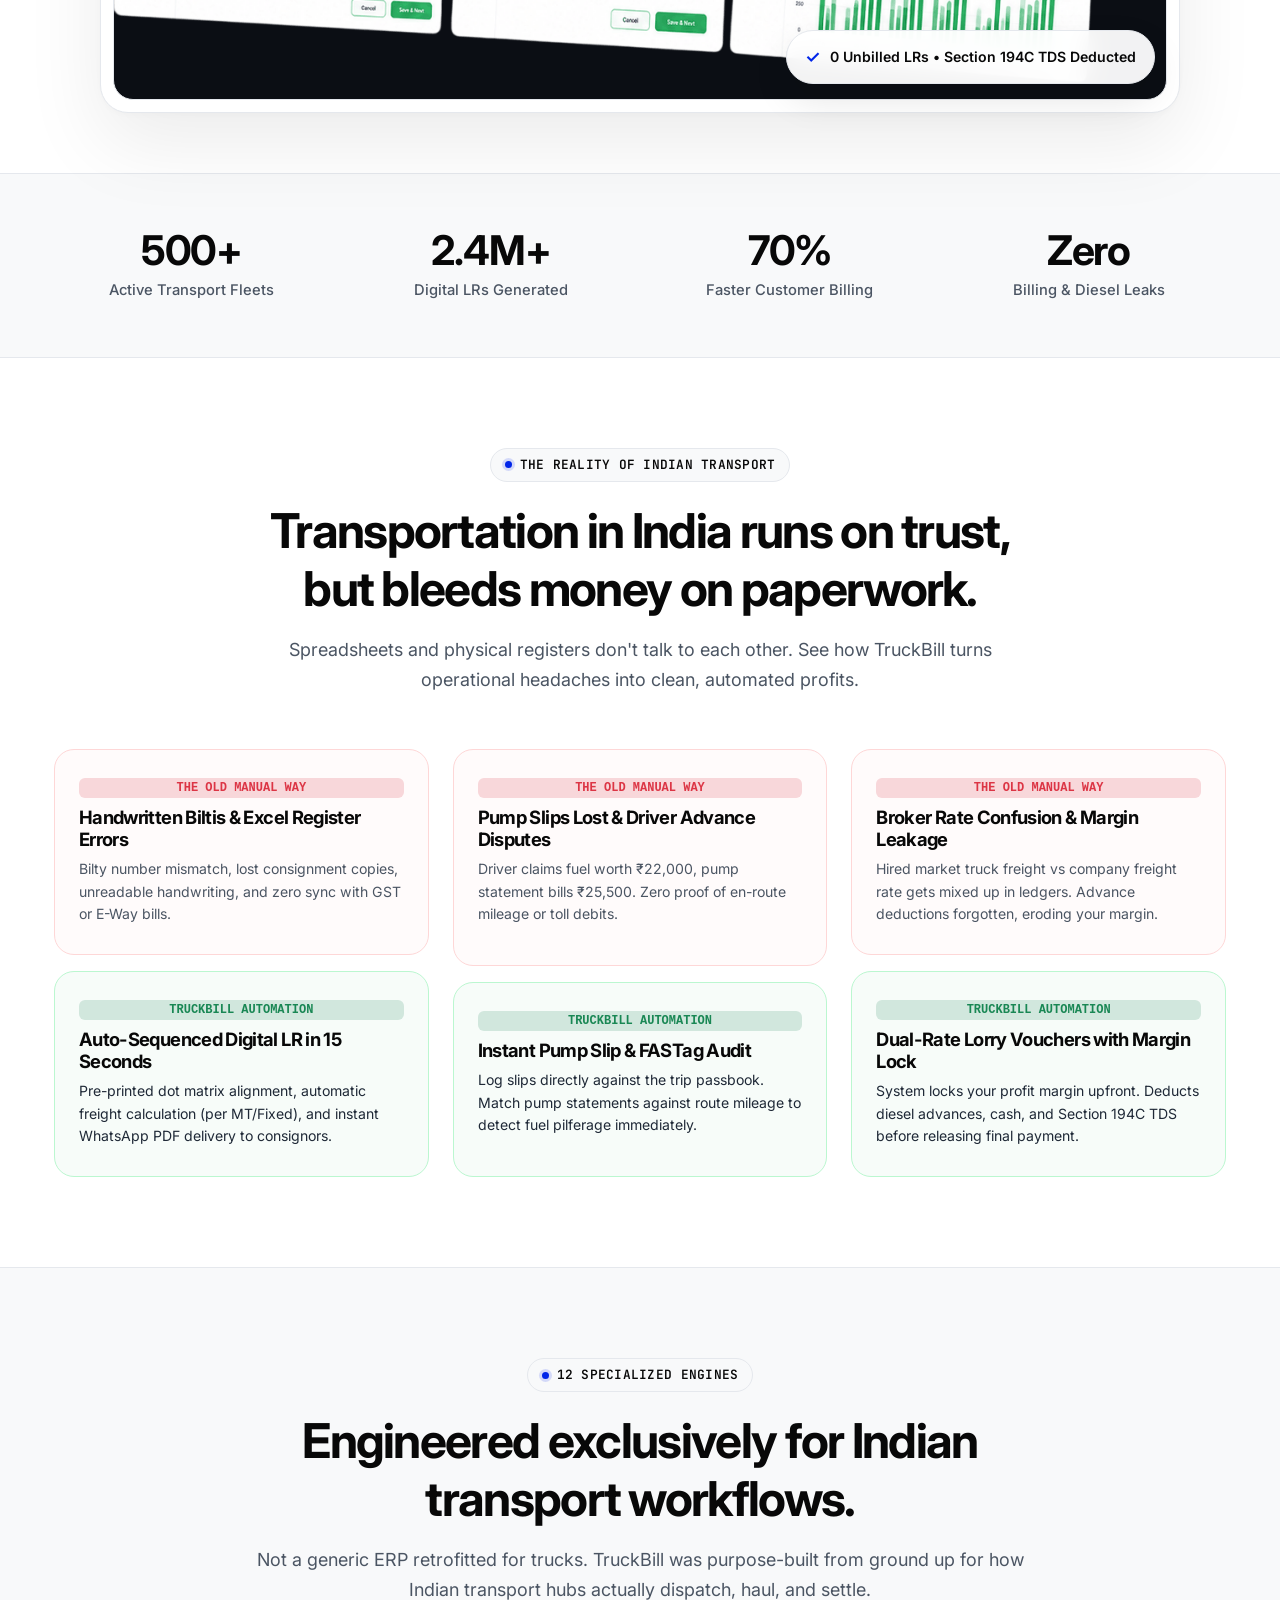
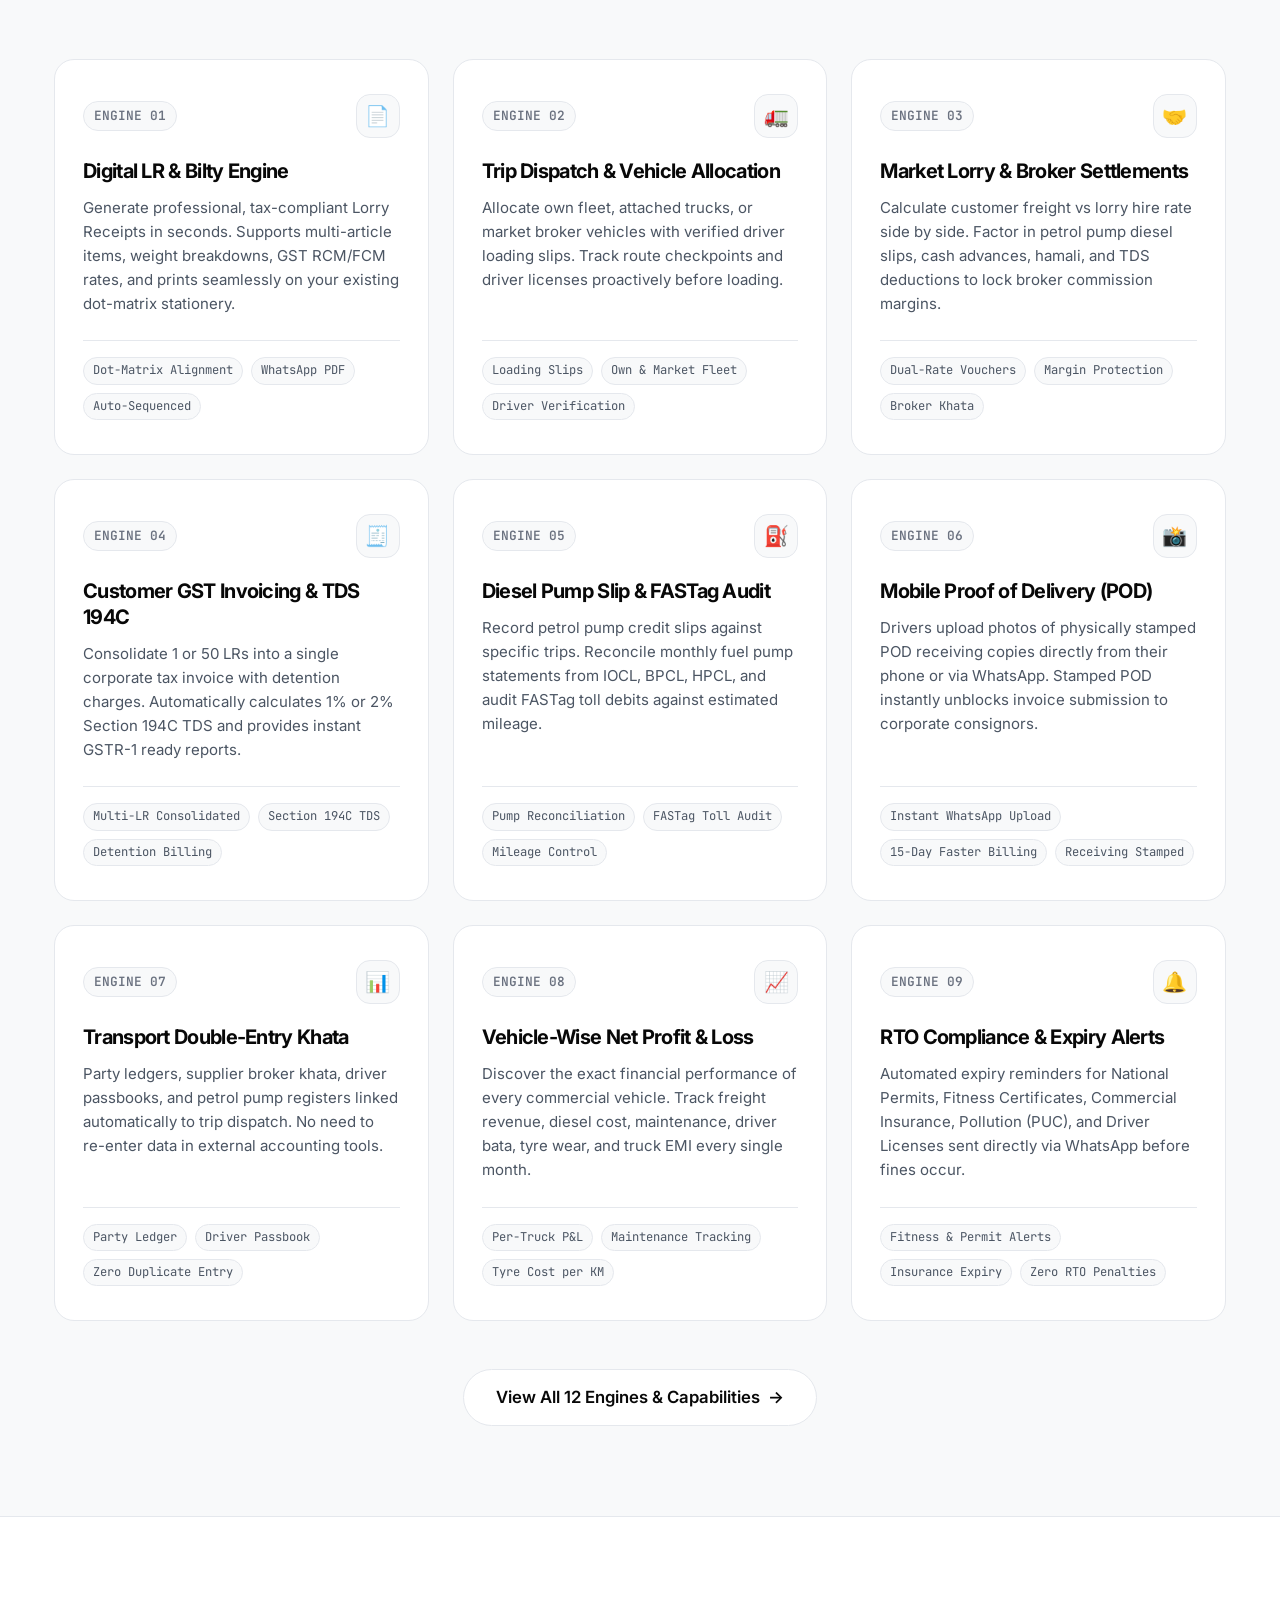
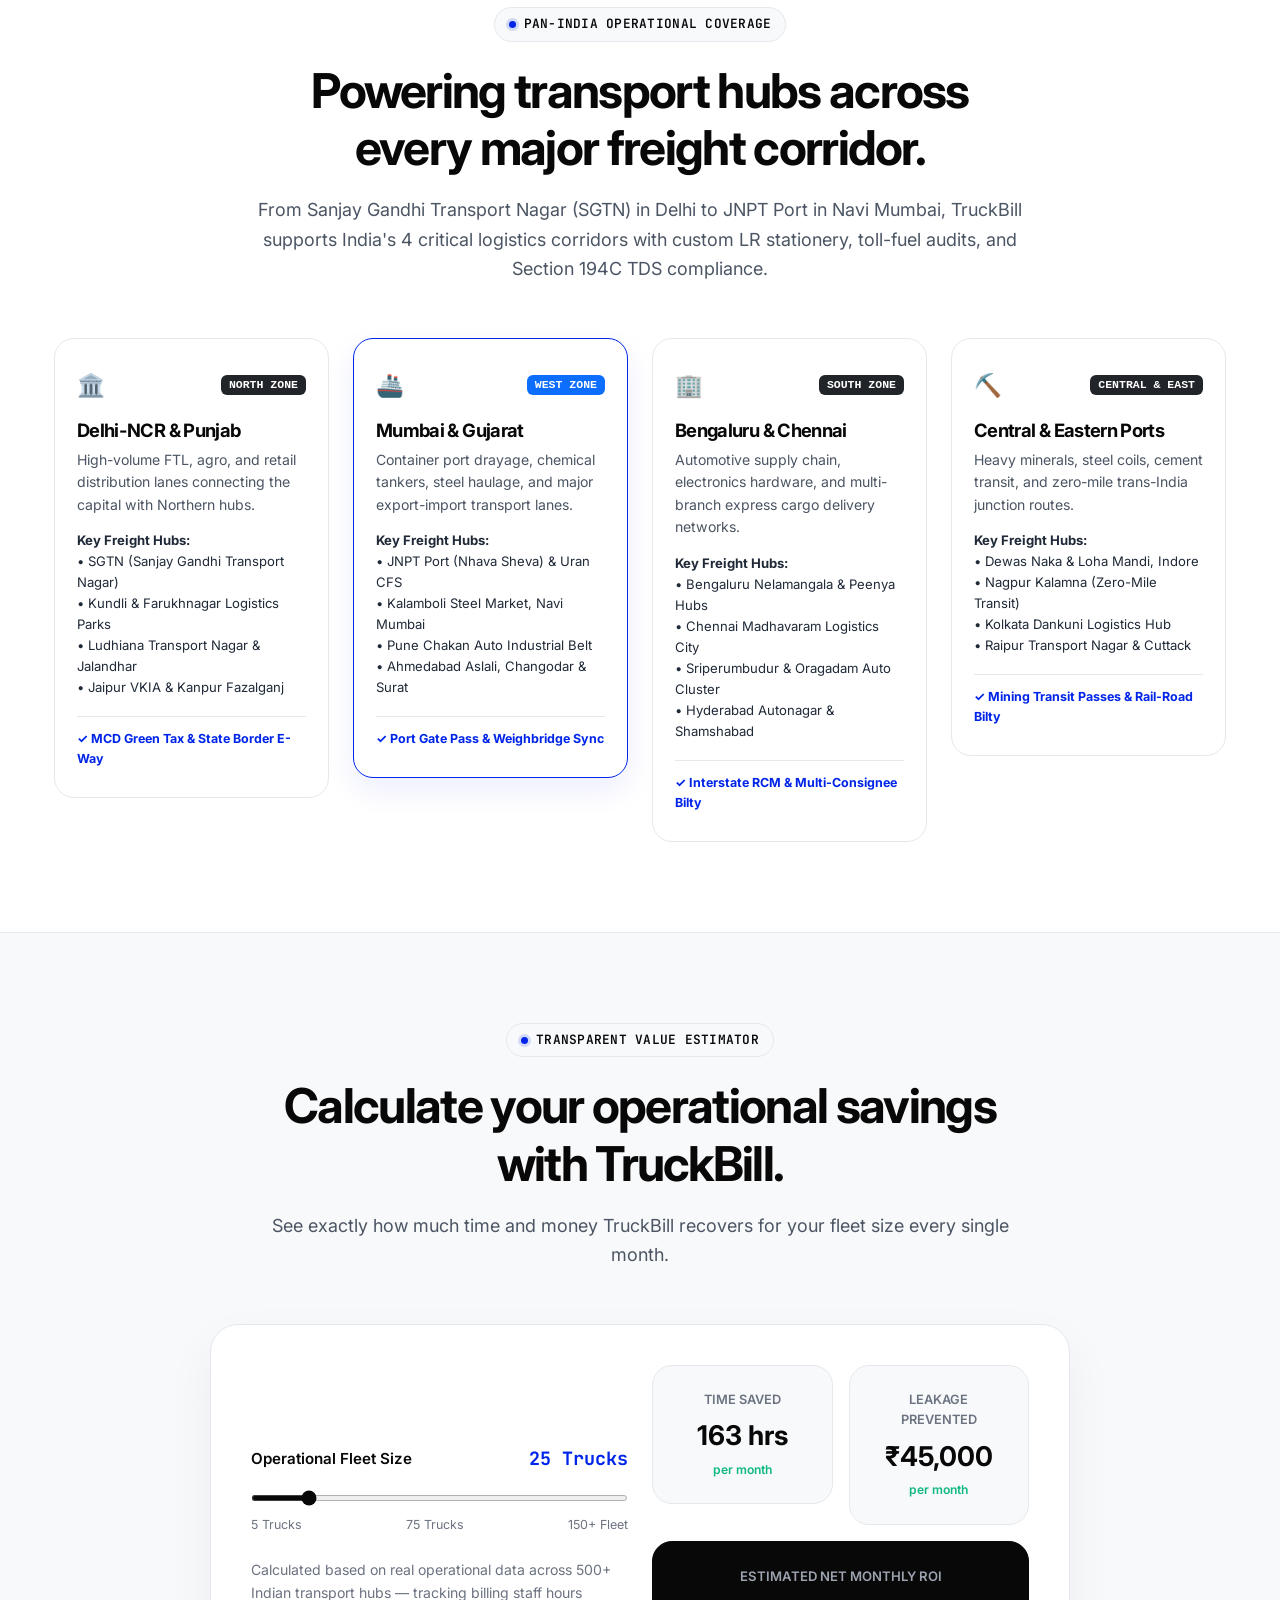
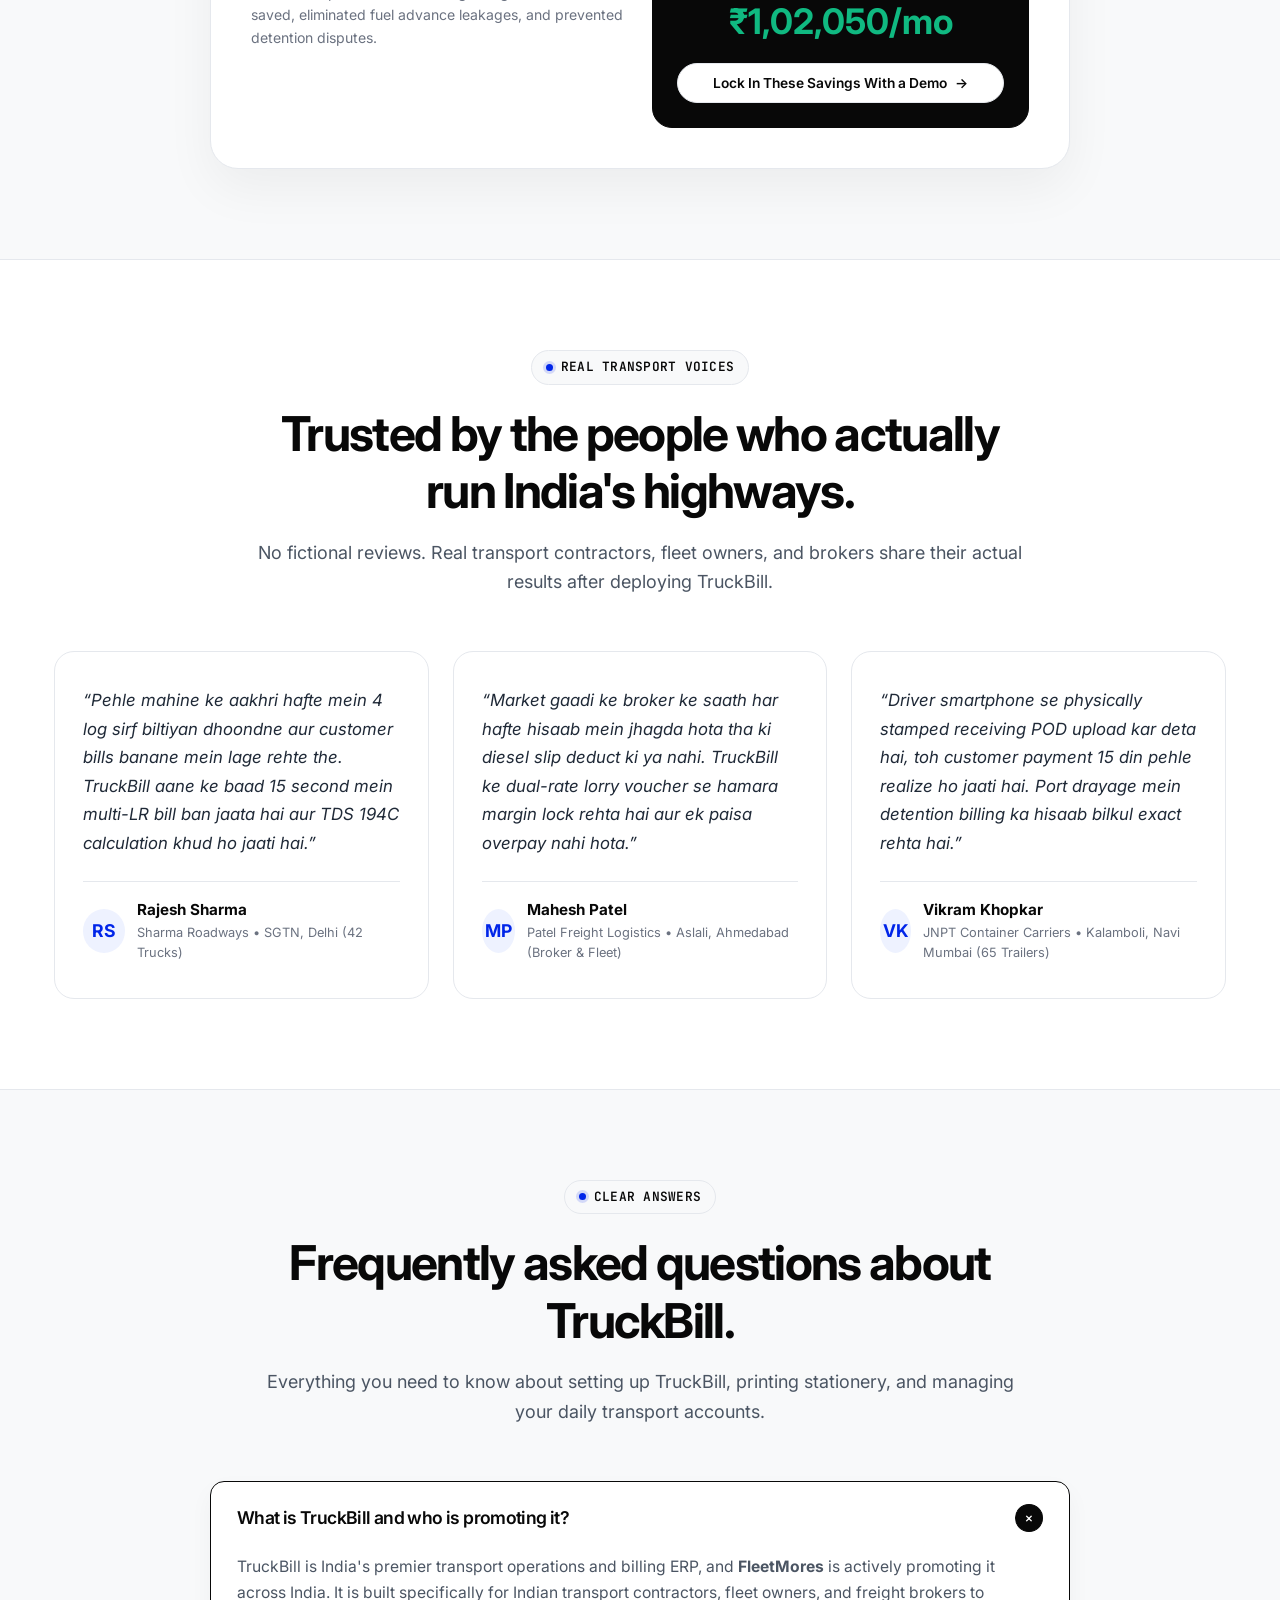
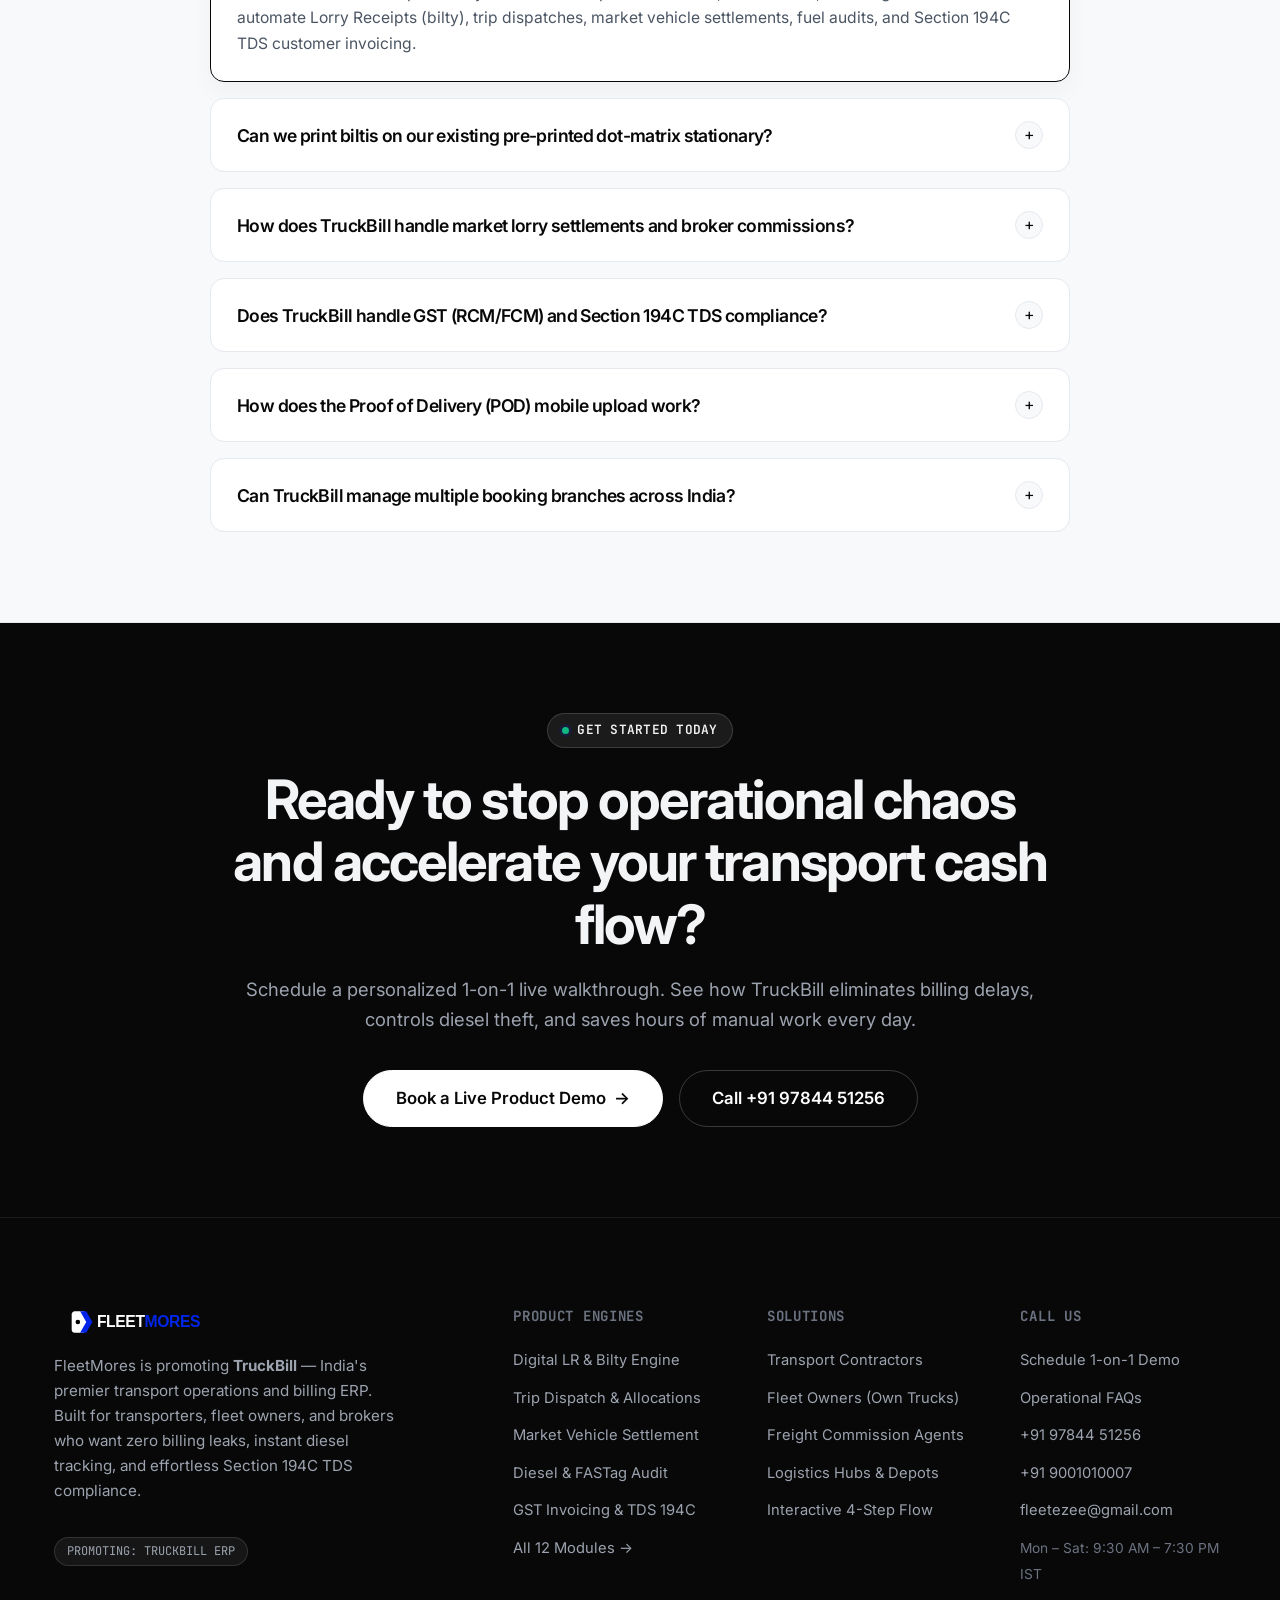
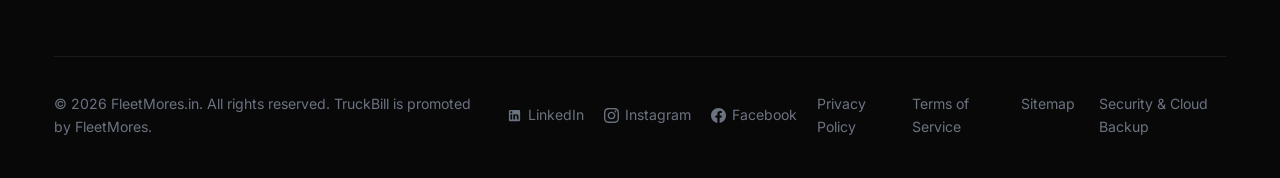
==== commit fcd265e7: "feat: add comprehensive sitemaps, robots.txt, PWA manifest, security.txt, and search engine crawler " ====
--- a/index.html
+++ b/index.html
@@ -144,6 +144,9 @@
   ]
 }
   </script>
+  <link rel="sitemap" type="application/xml" title="Sitemap" href="https://fleetmores.in/sitemap.xml">
+  <link rel="manifest" href="https://fleetmores.in/site.webmanifest">
+  <meta name="theme-color" content="#080808">
 </head>
 <body>
   <!-- FLOATING ISLAND BREADCRUMB NAVBAR (Neuralflow Signature) -->
@@ -1000,6 +1003,7 @@
         <div style="display: flex; gap: 24px;">
           <a href="contact.html">Privacy Policy</a>
           <a href="contact.html">Terms of Service</a>
+          <a href="sitemap.html">Sitemap</a>
           <a href="contact.html">Security & Cloud Backup</a>
         </div>
       </div>
